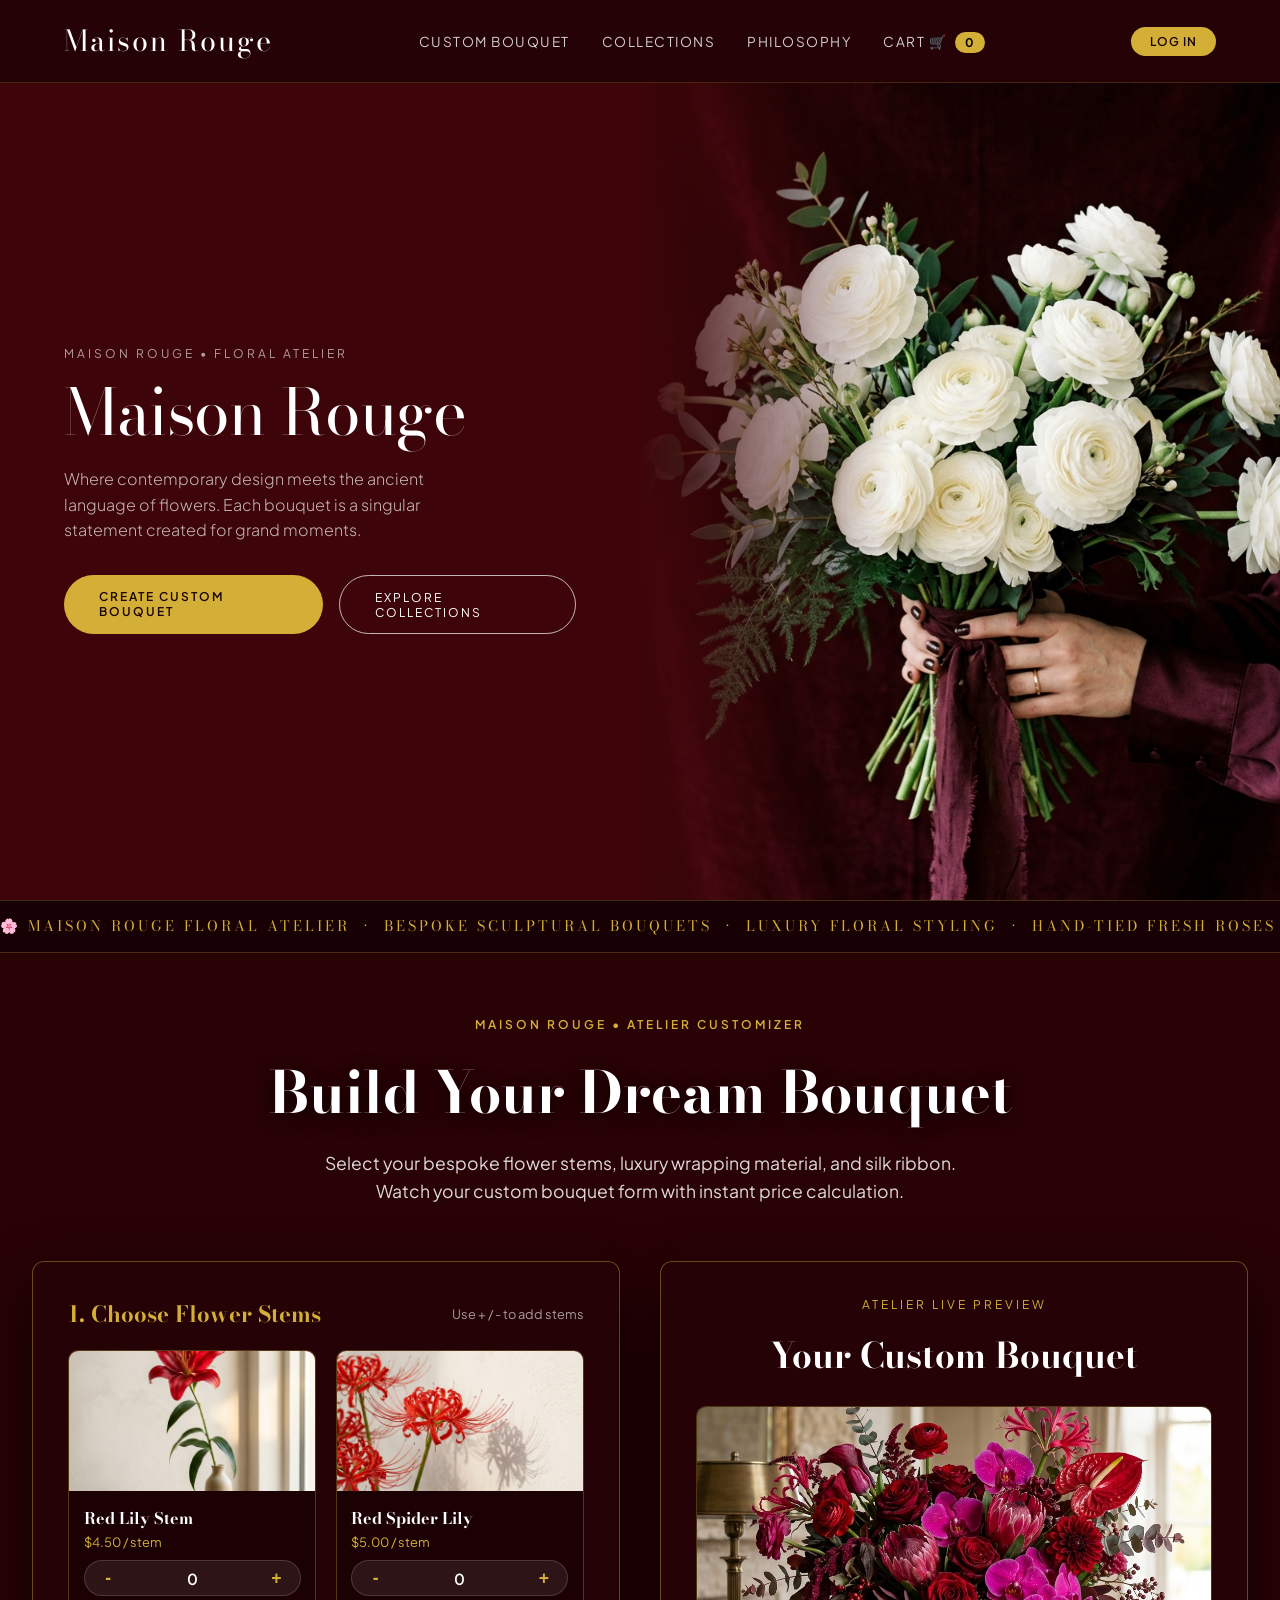
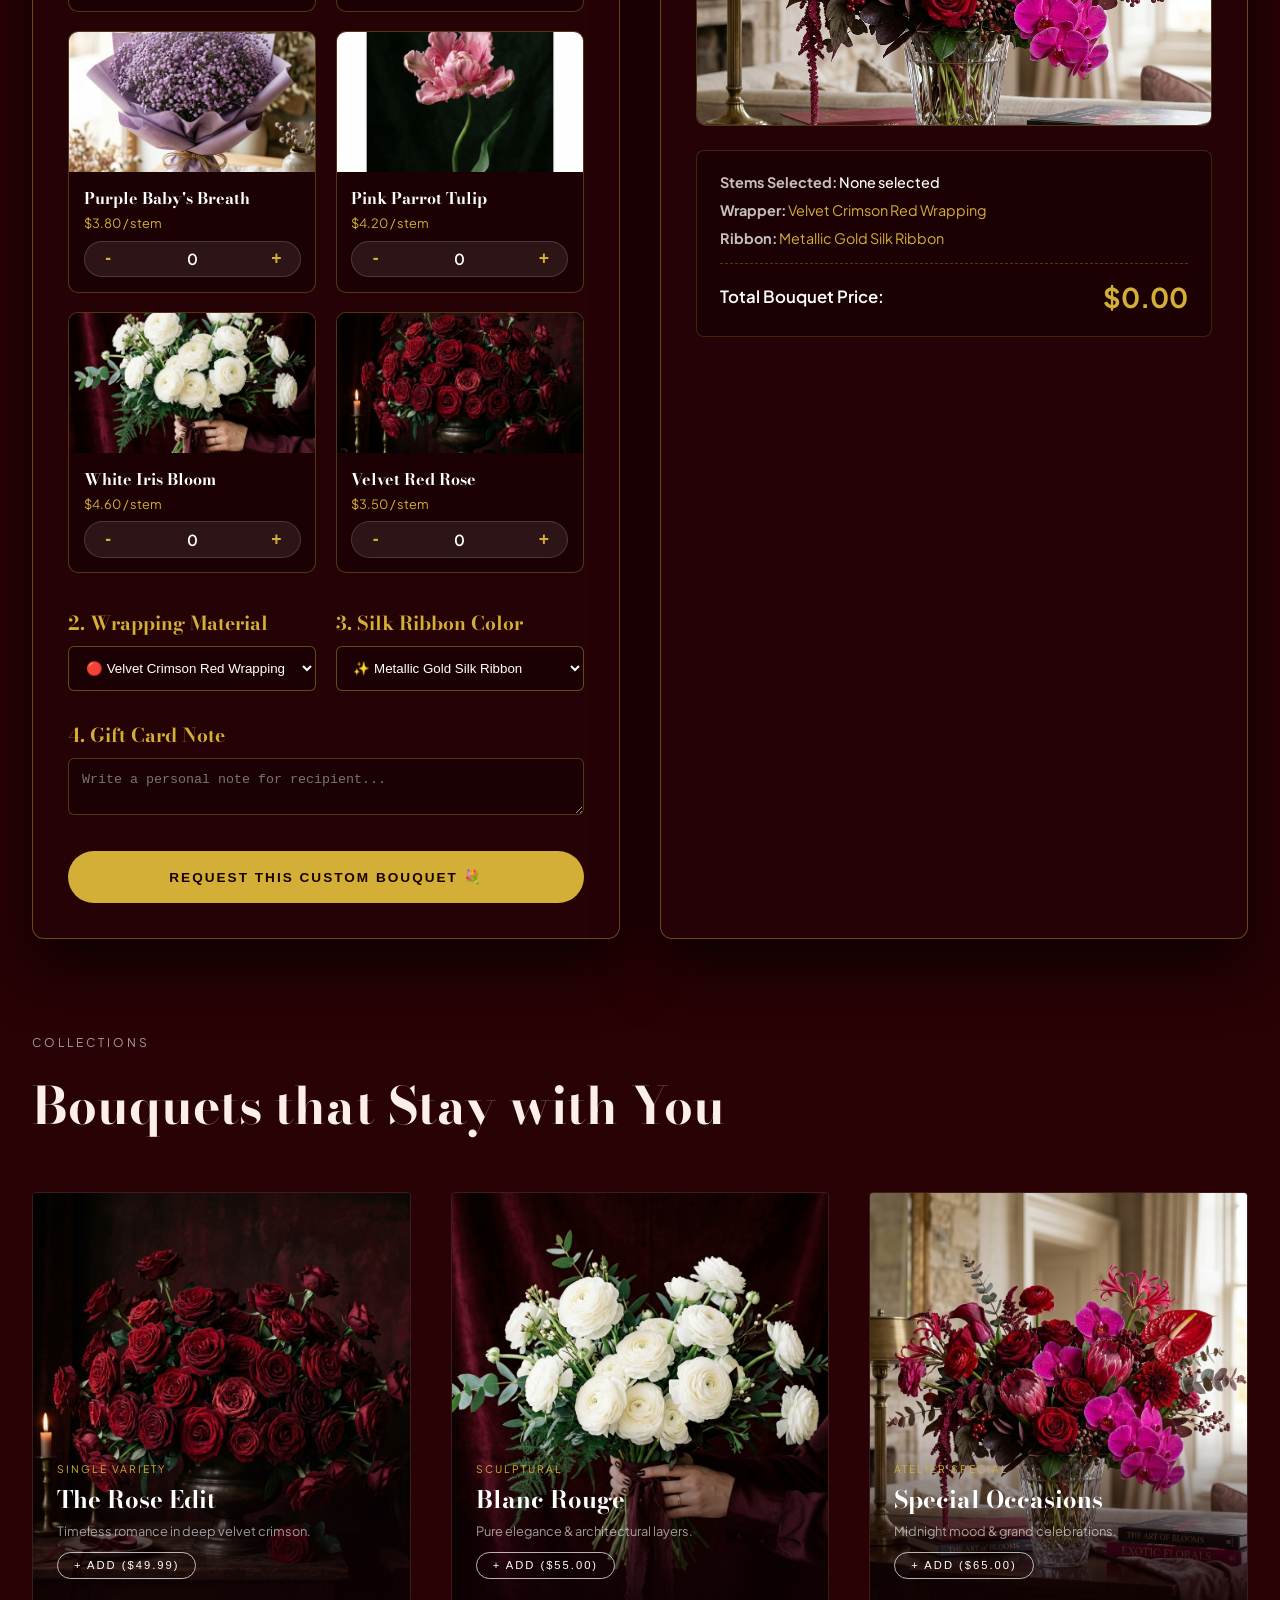
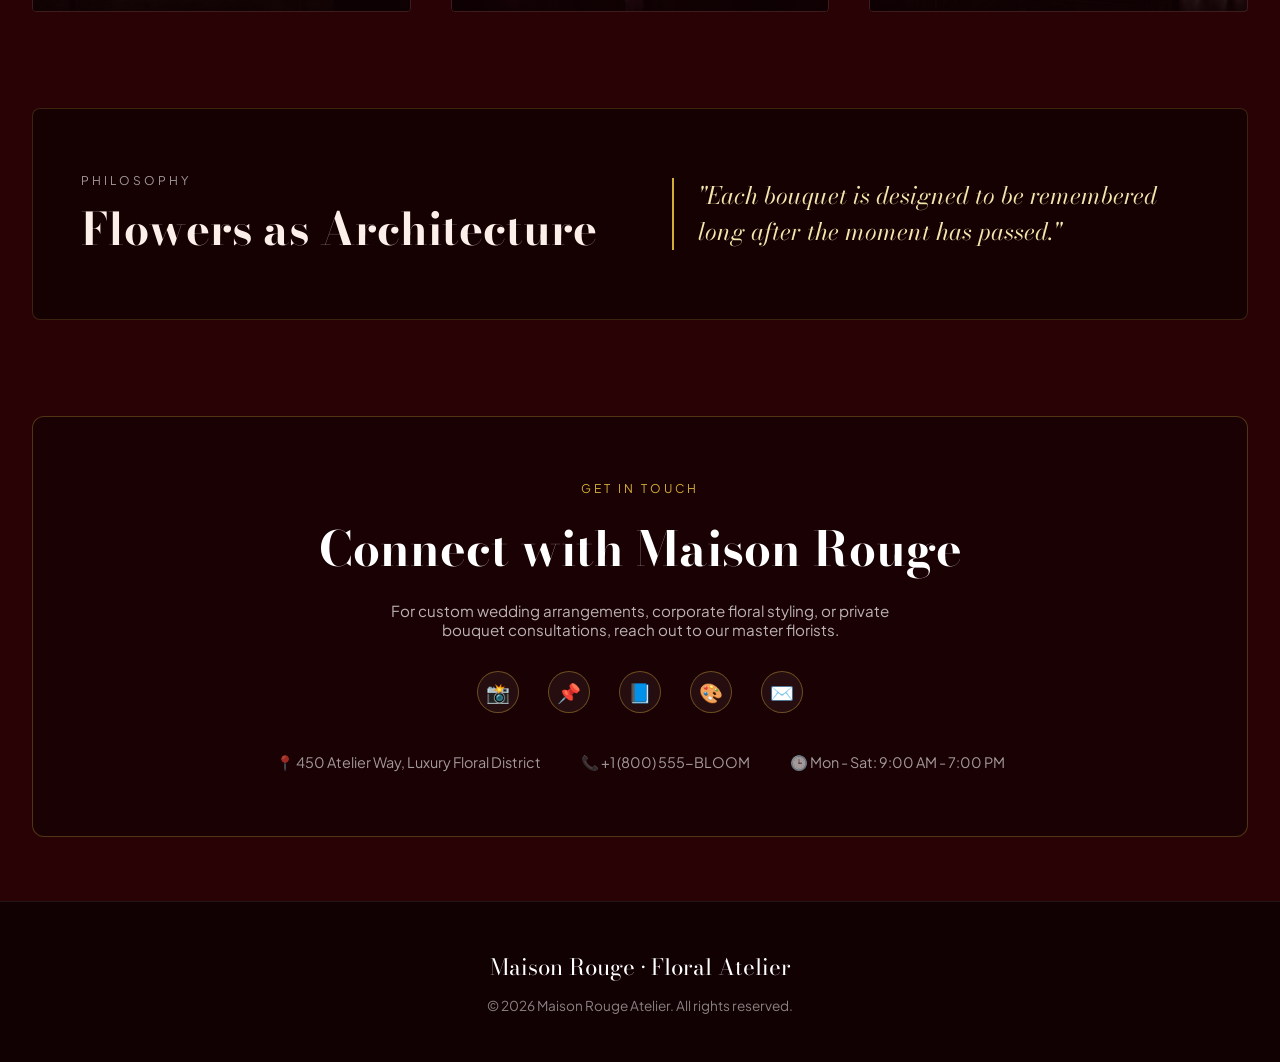
==== index.html @ 90d303fb "First commit" ====
<!DOCTYPE html>
<html lang="en">
<head>
  <meta charset="UTF-8">
  <meta name="viewport" content="width=device-width, initial-scale=1.0">
  <title>Maison Rouge | Custom Flower Bouquets & Catalog</title>
  <meta name="description" content="Maison Rouge Atelier - Curated rose bouquets, hand-built custom arrangements.">
  <link rel="stylesheet" href="css/style.css">
</head>
<body class="maison-catalog">

  <!-- Maison Rouge Fixed Header Nav -->
  <nav class="maison-nav">
    <a href="index.html" class="maison-logo">Maison Rouge</a>
    <ul class="maison-nav-links">
      <li><a href="#custom-builder">Custom Bouquet</a></li>
      <li><a href="#collections">Collections</a></li>
      <li><a href="#philosophy">Philosophy</a></li>
      <li><a href="cart.html">Cart 🛒 <span class="cart-badge" style="background: var(--gold-accent); color: #000;">0</span></a></li>
    </ul>
    <div id="user-nav-slot">
      <!-- Injected by auth.js -->
    </div>
  </nav>

  <!-- Hero Header Banner -->
  <header class="maison-hero">
    <div class="maison-hero-left">
      <span class="sub-tag">Maison Rouge • Floral Atelier</span>
      <h1 class="maison-title">Maison Rouge</h1>
      <p class="maison-desc">
        Where contemporary design meets the ancient language of flowers. Each bouquet is a singular statement created for grand moments.
      </p>
      <div style="display: flex; gap: 1rem;">
        <a href="#custom-builder" class="maison-btn maison-btn-gold">Create Custom Bouquet</a>
        <a href="#collections" class="maison-btn">Explore Collections</a>
      </div>
    </div>
    <div class="maison-hero-right"></div>
  </header>

  <!-- Behance Inspired Editorial Ticker Marquee -->
  <div class="maison-ticker">
    <div class="ticker-track">
      🌸 MAISON ROUGE FLORAL ATELIER &nbsp;•&nbsp; BESPOKE SCULPTURAL BOUQUETS &nbsp;•&nbsp; LUXURY FLORAL STYLING &nbsp;•&nbsp; HAND-TIED FRESH ROSES &nbsp;•&nbsp; MAISON ROUGE FLORAL ATELIER &nbsp;•&nbsp; BESPOKE SCULPTURAL BOUQUETS &nbsp;•&nbsp; LUXURY FLORAL STYLING &nbsp;•&nbsp; HAND-TIED FRESH ROSES &nbsp;•&nbsp;
    </div>
  </div>

  <main style="background: var(--bg-deeper-burgundy); max-width: 100%; margin: 0 auto; padding: 4rem 2rem;">
    <div style="max-width: 1240px; margin: 0 auto;">

    <!-- Behance Inspired Bespoke Custom Bouquet Builder Section -->
    <section id="custom-builder" style="margin-bottom: 6rem; scroll-margin-top: 120px;">
      <div style="text-align: center; margin-bottom: 3.5rem;">
        <span class="sub-tag" style="color: var(--gold-accent); letter-spacing: 3px; font-weight: 600;">Maison Rouge • Atelier Customizer</span>
        <h2 class="editorial-heading" style="font-size: 3.6rem; color: #ffffff !important; margin-bottom: 0.8rem; text-shadow: 0 4px 20px rgba(0,0,0,0.8);">Build Your Dream Bouquet</h2>
        <p style="color: rgba(255, 255, 255, 0.85) !important; max-width: 650px; margin: 0 auto; font-size: 1.1rem; line-height: 1.6;">
          Select your bespoke flower stems, luxury wrapping material, and silk ribbon. Watch your custom bouquet form with instant price calculation.
        </p>
      </div>

      <!-- Balanced 2-Column Grid: Left Selection Cards & Right Atelier Live Preview -->
      <div style="display: grid; grid-template-columns: 1fr 1fr; gap: 2.5rem; align-items: start;">
        
        <!-- Left Selection Form Card -->
        <div class="maison-customizer-box" style="background: #250205; border: 1px solid rgba(212, 175, 55, 0.4); padding: 2.2rem; border-radius: 12px; box-shadow: 0 25px 60px rgba(0,0,0,0.7);">
          <form id="custom-bouquet-form">
            
            <!-- 1. Stem Selector Grid -->
            <div style="margin-bottom: 2.2rem;">
              <div style="display: flex; justify-content: space-between; align-items: center; margin-bottom: 1.2rem;">
                <h3 class="editorial-heading" style="font-size: 1.4rem; color: var(--gold-accent);">1. Choose Flower Stems</h3>
                <span style="font-size: 0.8rem; color: rgba(255,255,255,0.6);">Use + / - to add stems</span>
              </div>
              
              <div class="stem-grid" style="display: grid; grid-template-columns: repeat(2, 1fr); gap: 1.2rem;">
                
                <!-- Red Lily Stem -->
                <div class="stem-card" data-stem="Red Lily" data-price="4.50" data-img="assets/images/red_lily_stem.jpg" style="background: #1c0104; border: 1px solid rgba(212, 175, 55, 0.3); border-radius: 10px; overflow: hidden;">
                  <div class="stem-img-wrapper" style="height: 140px;">
                    <img src="assets/images/red_lily_stem.jpg" alt="Red Lily Stem" style="width: 100%; height: 100%; object-fit: cover;">
                  </div>
                  <div class="stem-card-body" style="padding: 0.9rem;">
                    <h4 class="stem-title" style="font-size: 1rem; color: #fff;">Red Lily Stem</h4>
                    <span class="stem-price" style="font-size: 0.8rem; color: var(--gold-accent); margin-bottom: 0.6rem; display: block;">$4.50 / stem</span>
                    <div class="stem-qty-picker">
                      <button type="button" class="stem-qty-btn dec-stem">-</button>
                      <span class="stem-qty-num stem-qty-val">0</span>
                      <button type="button" class="stem-qty-btn inc-stem">+</button>
                    </div>
                  </div>
                </div>

                <!-- Red Spider Lily -->
                <div class="stem-card" data-stem="Red Spider Lily" data-price="5.00" data-img="assets/images/red_spider_lily.jpg" style="background: #1c0104; border: 1px solid rgba(212, 175, 55, 0.3); border-radius: 10px; overflow: hidden;">
                  <div class="stem-img-wrapper" style="height: 140px;">
                    <img src="assets/images/red_spider_lily.jpg" alt="Red Spider Lily" style="width: 100%; height: 100%; object-fit: cover;">
                  </div>
                  <div class="stem-card-body" style="padding: 0.9rem;">
                    <h4 class="stem-title" style="font-size: 1rem; color: #fff;">Red Spider Lily</h4>
                    <span class="stem-price" style="font-size: 0.8rem; color: var(--gold-accent); margin-bottom: 0.6rem; display: block;">$5.00 / stem</span>
                    <div class="stem-qty-picker">
                      <button type="button" class="stem-qty-btn dec-stem">-</button>
                      <span class="stem-qty-num stem-qty-val">0</span>
                      <button type="button" class="stem-qty-btn inc-stem">+</button>
                    </div>
                  </div>
                </div>

                <!-- Purple Baby's Breath -->
                <div class="stem-card" data-stem="Purple Baby Breath" data-price="3.80" data-img="assets/images/purple_baby_breath.jpg" style="background: #1c0104; border: 1px solid rgba(212, 175, 55, 0.3); border-radius: 10px; overflow: hidden;">
                  <div class="stem-img-wrapper" style="height: 140px;">
                    <img src="assets/images/purple_baby_breath.jpg" alt="Purple Baby Breath" style="width: 100%; height: 100%; object-fit: cover;">
                  </div>
                  <div class="stem-card-body" style="padding: 0.9rem;">
                    <h4 class="stem-title" style="font-size: 1rem; color: #fff;">Purple Baby's Breath</h4>
                    <span class="stem-price" style="font-size: 0.8rem; color: var(--gold-accent); margin-bottom: 0.6rem; display: block;">$3.80 / stem</span>
                    <div class="stem-qty-picker">
                      <button type="button" class="stem-qty-btn dec-stem">-</button>
                      <span class="stem-qty-num stem-qty-val">0</span>
                      <button type="button" class="stem-qty-btn inc-stem">+</button>
                    </div>
                  </div>
                </div>

                <!-- Pink Parrot Tulip -->
                <div class="stem-card" data-stem="Pink Parrot Tulip" data-price="4.20" data-img="assets/images/pink_tulip_stem.jpg" style="background: #1c0104; border: 1px solid rgba(212, 175, 55, 0.3); border-radius: 10px; overflow: hidden;">
                  <div class="stem-img-wrapper" style="height: 140px;">
                    <img src="assets/images/pink_tulip_stem.jpg" alt="Pink Parrot Tulip" style="width: 100%; height: 100%; object-fit: cover;">
                  </div>
                  <div class="stem-card-body" style="padding: 0.9rem;">
                    <h4 class="stem-title" style="font-size: 1rem; color: #fff;">Pink Parrot Tulip</h4>
                    <span class="stem-price" style="font-size: 0.8rem; color: var(--gold-accent); margin-bottom: 0.6rem; display: block;">$4.20 / stem</span>
                    <div class="stem-qty-picker">
                      <button type="button" class="stem-qty-btn dec-stem">-</button>
                      <span class="stem-qty-num stem-qty-val">0</span>
                      <button type="button" class="stem-qty-btn inc-stem">+</button>
                    </div>
                  </div>
                </div>

                <!-- White Iris Bloom -->
                <div class="stem-card" data-stem="White Iris Bloom" data-price="4.60" data-img="assets/images/white_iris_stem.jpg" style="background: #1c0104; border: 1px solid rgba(212, 175, 55, 0.3); border-radius: 10px; overflow: hidden;">
                  <div class="stem-img-wrapper" style="height: 140px;">
                    <img src="assets/images/white_iris_stem.jpg" alt="White Iris Bloom" style="width: 100%; height: 100%; object-fit: cover;">
                  </div>
                  <div class="stem-card-body" style="padding: 0.9rem;">
                    <h4 class="stem-title" style="font-size: 1rem; color: #fff;">White Iris Bloom</h4>
                    <span class="stem-price" style="font-size: 0.8rem; color: var(--gold-accent); margin-bottom: 0.6rem; display: block;">$4.60 / stem</span>
                    <div class="stem-qty-picker">
                      <button type="button" class="stem-qty-btn dec-stem">-</button>
                      <span class="stem-qty-num stem-qty-val">0</span>
                      <button type="button" class="stem-qty-btn inc-stem">+</button>
                    </div>
                  </div>
                </div>

                <!-- Velvet Red Rose -->
                <div class="stem-card" data-stem="Velvet Red Rose" data-price="3.50" data-img="assets/images/dark_red_roses.jpg" style="background: #1c0104; border: 1px solid rgba(212, 175, 55, 0.3); border-radius: 10px; overflow: hidden;">
                  <div class="stem-img-wrapper" style="height: 140px;">
                    <img src="assets/images/dark_red_roses.jpg" alt="Velvet Red Rose" style="width: 100%; height: 100%; object-fit: cover;">
                  </div>
                  <div class="stem-card-body" style="padding: 0.9rem;">
                    <h4 class="stem-title" style="font-size: 1rem; color: #fff;">Velvet Red Rose</h4>
                    <span class="stem-price" style="font-size: 0.8rem; color: var(--gold-accent); margin-bottom: 0.6rem; display: block;">$3.50 / stem</span>
                    <div class="stem-qty-picker">
                      <button type="button" class="stem-qty-btn dec-stem">-</button>
                      <span class="stem-qty-num stem-qty-val">0</span>
                      <button type="button" class="stem-qty-btn inc-stem">+</button>
                    </div>
                  </div>
                </div>

              </div>
            </div>

            <!-- 2. Wrapping Material & Ribbon Selection -->
            <div style="display: grid; grid-template-columns: 1fr 1fr; gap: 1.2rem; margin-bottom: 1.8rem;">
              <div>
                <h3 class="editorial-heading" style="font-size: 1.2rem; color: var(--gold-accent); margin-bottom: 0.5rem;">2. Wrapping Material</h3>
                <select id="maison-wrapper-select" class="maison-input" style="background: #1c0104; color: #fff; border: 1px solid rgba(212,175,55,0.4); padding: 0.8rem; border-radius: 6px; width: 100%;">
                  <option value="🔴 Velvet Crimson Red Wrapping">🔴 Velvet Crimson Red Wrapping</option>
                  <option value="🖤 Matte Midnight Black Wrapping">🖤 Matte Midnight Black Wrapping</option>
                  <option value="⚪ Pristine Pearl White Wrapping">⚪ Pristine Pearl White Wrapping</option>
                  <option value="🤎 Vintage Eco Kraft Brown Wrapping">🤎 Vintage Eco Kraft Brown Wrapping</option>
                  <option value="💜 Luxury Royal Purple Wrapping">💜 Luxury Royal Purple Wrapping</option>
                </select>
              </div>
              <div>
                <h3 class="editorial-heading" style="font-size: 1.2rem; color: var(--gold-accent); margin-bottom: 0.5rem;">3. Silk Ribbon Color</h3>
                <select id="maison-ribbon-select" class="maison-input" style="background: #1c0104; color: #fff; border: 1px solid rgba(212,175,55,0.4); padding: 0.8rem; border-radius: 6px; width: 100%;">
                  <option value="✨ Metallic Gold Silk Ribbon">✨ Metallic Gold Silk Ribbon</option>
                  <option value="🔴 Deep Crimson Red Velvet Ribbon">🔴 Deep Crimson Red Velvet Ribbon</option>
                  <option value="🌸 Soft Blush Pink Satin Ribbon">🌸 Soft Blush Pink Satin Ribbon</option>
                  <option value="⚪ Ivory Cream Satin Ribbon">⚪ Ivory Cream Satin Ribbon</option>
                  <option value="💜 Royal Orchid Purple Ribbon">💜 Royal Orchid Purple Ribbon</option>
                </select>
              </div>
            </div>

            <!-- 4. Gift Card Note -->
            <div style="margin-bottom: 2rem;">
              <h3 class="editorial-heading" style="font-size: 1.2rem; color: var(--gold-accent); margin-bottom: 0.5rem;">4. Gift Card Note</h3>
              <textarea id="maison-card-note" class="maison-input" rows="2" placeholder="Write a personal note for recipient..." style="background: #1c0104; color: #fff; border: 1px solid rgba(212,175,55,0.3); border-radius: 6px; padding: 0.8rem; width: 100%;"></textarea>
            </div>

            <button type="submit" class="maison-btn maison-btn-gold" style="width: 100%; padding: 1.1rem; font-size: 0.85rem; letter-spacing: 2px;">
              REQUEST THIS CUSTOM BOUQUET 💐
            </button>

          </form>
        </div>

        <!-- Right Live Visual Bouquet Preview Panel (Symmetrical Frame) -->
        <div class="bouquet-live-preview" style="background: #250205; border: 1px solid rgba(212, 175, 55, 0.4); padding: 2.2rem; border-radius: 12px; box-shadow: 0 25px 60px rgba(0,0,0,0.7); height: 100%;">
          <span class="sub-tag" style="color: var(--gold-accent);">Atelier Live Preview</span>
          <h3 class="editorial-heading" style="font-size: 2.2rem; color: #fff; margin-bottom: 0.4rem;">Your Custom Bouquet</h3>
          
          <!-- Visual Bouquet Composition Box -->
          <div class="visual-bouquet-holder" style="height: 320px; border-radius: 10px; overflow: hidden; border: 1px solid rgba(212, 175, 55, 0.3); margin: 1.5rem 0;">
            <img id="main-preview-img" src="assets/images/signature_bouquet.jpg" alt="Custom Bouquet" style="width: 100%; height: 100%; object-fit: cover;">
          </div>

          <!-- Dynamic Breakdown Panel -->
          <div style="text-align: left; background: #1c0104; padding: 1.4rem; border-radius: 8px; font-size: 0.9rem; border: 1px solid rgba(212,175,55,0.2);">
            <div style="margin-bottom: 0.6rem; color: rgba(255,255,255,0.75);">
              <strong>Stems Selected:</strong> 
              <span id="preview-stems-list" style="color: #fff; font-weight: 500;">None selected</span>
            </div>
            <div style="margin-bottom: 0.6rem; color: rgba(255,255,255,0.75);">
              <strong>Wrapper:</strong> 
              <span id="preview-wrapper-name" style="color: var(--gold-accent);">Velvet Crimson Red Wrapping</span>
            </div>
            <div style="margin-bottom: 1rem; color: rgba(255,255,255,0.75);">
              <strong>Ribbon:</strong> 
              <span id="preview-ribbon-name" style="color: var(--gold-accent);">Metallic Gold Silk Ribbon</span>
            </div>

            <div style="border-top: 1px dashed rgba(212,175,55,0.3); padding-top: 1rem; display: flex; justify-content: space-between; align-items: center;">
              <span style="font-size: 1.05rem; color: #fff; font-weight: 600;">Total Bouquet Price:</span>
              <span id="preview-total-price" style="font-size: 1.7rem; font-weight: bold; color: var(--gold-accent);">$0.00</span>
            </div>
          </div>

        </div>

      </div>
    </section>

    <!-- Curated Collections Section -->
    <section id="collections" style="margin-bottom: 6rem; scroll-margin-top: 120px;">
      <span class="sub-tag">Collections</span>
      <h2 class="editorial-heading" style="font-size: 3.2rem; margin-bottom: 2.5rem;">
        Bouquets that Stay with You
      </h2>

      <div class="collections-grid">
        <div class="collection-card">
          <img src="assets/images/dark_red_roses.jpg" alt="The Rose Edit">
          <div class="collection-overlay">
            <span style="font-size: 0.65rem; text-transform: uppercase; letter-spacing: 2px; color: var(--gold-accent);">Single Variety</span>
            <h3 class="editorial-heading" style="font-size: 1.5rem; color: #fff; margin: 0.3rem 0;">The Rose Edit</h3>
            <p style="font-size: 0.8rem; color: rgba(255,255,255,0.6); margin-bottom: 0.8rem;">Timeless romance in deep velvet crimson.</p>
            <button class="maison-btn add-item-btn" data-id="1" data-name="The Rose Edit" data-price="49.99" style="padding: 0.4rem 1rem; font-size: 0.7rem;">+ Add ($49.99)</button>
          </div>
        </div>

        <div class="collection-card">
          <img src="assets/images/white_ranunculus.jpg" alt="Blanc Rouge">
          <div class="collection-overlay">
            <span style="font-size: 0.65rem; text-transform: uppercase; letter-spacing: 2px; color: var(--gold-accent);">Sculptural</span>
            <h3 class="editorial-heading" style="font-size: 1.5rem; color: #fff; margin: 0.3rem 0;">Blanc Rouge</h3>
            <p style="font-size: 0.8rem; color: rgba(255,255,255,0.6); margin-bottom: 0.8rem;">Pure elegance & architectural layers.</p>
            <button class="maison-btn add-item-btn" data-id="2" data-name="Blanc Rouge" data-price="55.00" style="padding: 0.4rem 1rem; font-size: 0.7rem;">+ Add ($55.00)</button>
          </div>
        </div>

        <div class="collection-card">
          <img src="assets/images/signature_bouquet.jpg" alt="Special Occasions">
          <div class="collection-overlay">
            <span style="font-size: 0.65rem; text-transform: uppercase; letter-spacing: 2px; color: var(--gold-accent);">Atelier Special</span>
            <h3 class="editorial-heading" style="font-size: 1.5rem; color: #fff; margin: 0.3rem 0;">Special Occasions</h3>
            <p style="font-size: 0.8rem; color: rgba(255,255,255,0.6); margin-bottom: 0.8rem;">Midnight mood & grand celebrations.</p>
            <button class="maison-btn add-item-btn" data-id="3" data-name="Special Occasions" data-price="65.00" style="padding: 0.4rem 1rem; font-size: 0.7rem;">+ Add ($65.00)</button>
          </div>
        </div>
      </div>
    </section>

    <!-- Philosophy Section -->
    <section id="philosophy" class="philosophy-grid" style="background: rgba(18, 1, 3, 0.85); padding: 4rem 3rem; border-radius: 8px; border: 1px solid rgba(212,175,55,0.2); margin-bottom: 6rem;">
      <div>
        <span class="sub-tag">Philosophy</span>
        <h2 class="editorial-heading" style="font-size: 2.8rem; line-height: 1.15;">Flowers as Architecture</h2>
      </div>
      <div>
        <blockquote class="philosophy-quote">
          "Each bouquet is designed to be remembered long after the moment has passed."
        </blockquote>
      </div>
    </section>

    <!-- Contact & Social Media Section (Behance Luxury Footer Inspired) -->
    <section id="contact" style="background: #1a0104; padding: 4rem 2rem; border-radius: 12px; border: 1px solid rgba(212,175,55,0.3); text-align: center;">
      <span class="sub-tag" style="color: var(--gold-accent); letter-spacing: 3px;">Get in Touch</span>
      <h2 class="editorial-heading" style="font-size: 3rem; color: #fff; margin-bottom: 1rem;">Connect with Maison Rouge</h2>
      <p style="color: rgba(255,255,255,0.7); max-width: 550px; margin: 0 auto 2rem auto; font-size: 0.95rem;">
        For custom wedding arrangements, corporate floral styling, or private bouquet consultations, reach out to our master florists.
      </p>

      <!-- Social Media Buttons -->
      <div style="display: flex; justify-content: center; gap: 1rem; margin-bottom: 2.5rem;">
        <a href="https://instagram.com" target="_blank" class="social-link" title="Instagram">📸</a>
        <a href="https://pinterest.com" target="_blank" class="social-link" title="Pinterest">📌</a>
        <a href="https://facebook.com" target="_blank" class="social-link" title="Facebook">📘</a>
        <a href="https://behance.net" target="_blank" class="social-link" title="Behance Portfolio">🎨</a>
        <a href="mailto:atelier@maisonrouge.com" class="social-link" title="Email Us">✉️</a>
      </div>

      <div style="font-size: 0.9rem; color: rgba(255,255,255,0.6); display: flex; justify-content: center; gap: 2.5rem; flex-wrap: wrap;">
        <span>📍 450 Atelier Way, Luxury Floral District</span>
        <span>📞 +1 (800) 555-BLOOM</span>
        <span>🕒 Mon - Sat: 9:00 AM - 7:00 PM</span>
      </div>
    </section>

    </div>
  </main>

  <footer style="background: #120103; padding: 3rem; text-align: center; color: rgba(255,255,255,0.5); border-top: 1px solid rgba(255,255,255,0.08);">
    <p style="font-family: 'Bodoni Moda', serif; font-size: 1.4rem; color: #fff; margin-bottom: 0.8rem;">Maison Rouge • Floral Atelier</p>
    <p style="font-size: 0.85rem;">&copy; 2026 Maison Rouge Atelier. All rights reserved.</p>
  </footer>

  <!-- Scripts for Interactive Stem Counter & Live Bouquet Preview -->
  <script type="module">
    import { Auth } from './js/auth.js';
    import { Cart } from './js/app.js';

    document.addEventListener('DOMContentLoaded', () => {
      Auth.updateNavUI();
      Cart.updateCartBadge();

      const stemCards = document.querySelectorAll('.stem-card');
      const stemsListSpan = document.getElementById('preview-stems-list');
      const wrapperSpan = document.getElementById('preview-wrapper-name');
      const ribbonSpan = document.getElementById('preview-ribbon-name');
      const totalPriceSpan = document.getElementById('preview-total-price');
      const previewImg = document.getElementById('main-preview-img');

      const wrapperSelect = document.getElementById('maison-wrapper-select');
      const ribbonSelect = document.getElementById('maison-ribbon-select');

      // State
      let selectedStemsData = {};

      function updateLivePreview() {
        let totalStemsCount = 0;
        let totalPrice = 0;
        let stemsSummary = [];
        let lastSelectedImg = 'assets/images/signature_bouquet.jpg';

        stemCards.forEach(card => {
          const stemName = card.dataset.stem;
          const price = parseFloat(card.dataset.price);
          const img = card.dataset.img;
          const qty = parseInt(card.querySelector('.stem-qty-val').textContent);

          if (qty > 0) {
            totalStemsCount += qty;
            totalPrice += (qty * price);
            stemsSummary.push(`${qty}x ${stemName}`);
            lastSelectedImg = img;
            card.classList.add('active-stem');
          } else {
            card.classList.remove('active-stem');
          }
        });

        // Add base arrangement charge if stems exist
        if (totalStemsCount > 0) {
          totalPrice += 15.00; // Base wrapping & design fee
          previewImg.src = lastSelectedImg;
          stemsListSpan.textContent = stemsSummary.join(', ');
        } else {
          stemsListSpan.textContent = "None selected";
          previewImg.src = 'assets/images/signature_bouquet.jpg';
        }

        wrapperSpan.textContent = wrapperSelect.value;
        ribbonSpan.textContent = ribbonSelect.value;
        totalPriceSpan.textContent = `$${totalPrice.toFixed(2)}`;
      }

      // Quantity button handlers
      stemCards.forEach(card => {
        const incBtn = card.querySelector('.inc-stem');
        const decBtn = card.querySelector('.dec-stem');
        const qtyVal = card.querySelector('.stem-qty-val');

        incBtn.addEventListener('click', () => {
          let curr = parseInt(qtyVal.textContent);
          qtyVal.textContent = curr + 1;
          updateLivePreview();
        });

        decBtn.addEventListener('click', () => {
          let curr = parseInt(qtyVal.textContent);
          if (curr > 0) {
            qtyVal.textContent = curr - 1;
            updateLivePreview();
          }
        });
      });

      wrapperSelect.addEventListener('change', updateLivePreview);
      ribbonSelect.addEventListener('change', updateLivePreview);

      // Submit Form Handler
      const customForm = document.getElementById('custom-bouquet-form');
      customForm.addEventListener('submit', (e) => {
        e.preventDefault();

        let stemsSummary = [];
        let totalPrice = 0;
        let totalCount = 0;

        stemCards.forEach(card => {
          const stemName = card.dataset.stem;
          const price = parseFloat(card.dataset.price);
          const qty = parseInt(card.querySelector('.stem-qty-val').textContent);

          if (qty > 0) {
            totalCount += qty;
            totalPrice += (qty * price);
            stemsSummary.push(`${qty}x ${stemName}`);
          }
        });

        if (totalCount === 0) {
          alert("Please select at least 1 flower stem to request your custom bouquet!");
          return;
        }

        totalPrice += 15.00; // Base wrapping fee
        const wrapper = wrapperSelect.value;
        const ribbon = ribbonSelect.value;
        const note = document.getElementById('maison-card-note').value;

        const customItem = {
          id: Date.now(),
          name: `Custom Bouquet (${totalCount} Stems)`,
          price: totalPrice,
          quantity: 1,
          category: 'custom',
          image: previewImg.src,
          description: `Stems: ${stemsSummary.join(', ')} | Wrap: ${wrapper} | Ribbon: ${ribbon} ${note ? '| Note: ' + note : ''}`
        };

        let cart = Cart.getCart();
        cart.push(customItem);
        Cart.saveCart(cart);
        Cart.showToast("Your bespoke Custom Bouquet was added to cart!");
      });

      // Collections Direct Add
      document.querySelectorAll('.add-item-btn').forEach(btn => {
        btn.addEventListener('click', (e) => {
          const id = parseInt(e.target.dataset.id);
          Cart.addItem(id);
        });
      });
    });
  </script>
</body>
</html>
---- css/style.css ----
/* Google Fonts Import - Italiana & Playfair Display & Bodoni Moda */
@import url('https://fonts.googleapis.com/css2?family=Bodoni+Moda:ital,opsz,wght@0,6..96,400..700;1,6..96,400..700&family=Italiana&family=Plus+Jakarta+Sans:wght@300;400;500;600&display=swap');

:root {
  --primary: #e85d75;
  --primary-hover: #d0445c;
  --secondary: #4a7c59;
  --accent: #f7b2b7;
  --bg-dark-burgundy: #3d0509;
  --bg-deeper-burgundy: #280205;
  --burgundy-card: rgba(45, 4, 8, 0.75);
  --gold-accent: #d4af37;
  --text-light: #fceee8;
  --text-gold: #f3e5ab;
  --bg-gradient: linear-gradient(135deg, #fdfbfb 0%, #ebedee 100%);
  --hero-gradient: linear-gradient(135deg, #fff5f6 0%, #ffeef1 100%);
  --card-bg: rgba(255, 255, 255, 0.85);
  --glass-border: rgba(232, 93, 117, 0.15);
  --text-dark: #2d3748;
  --text-muted: #718096;
  --shadow-sm: 0 4px 6px -1px rgba(0, 0, 0, 0.05);
  --shadow-md: 0 10px 25px -5px rgba(232, 93, 117, 0.12);
  --shadow-lg: 0 20px 35px -10px rgba(0, 0, 0, 0.15);
  --radius-sm: 8px;
  --radius-md: 16px;
  --radius-lg: 24px;
  --transition: all 0.3s ease;
}

* {
  box-sizing: border-box;
  margin: 0;
  padding: 0;
}

body {
  font-family: 'Plus Jakarta Sans', sans-serif;
  background: #faf7f7;
  color: var(--text-dark);
  min-height: 100vh;
  display: flex;
  flex-direction: column;
}

h1, h2, h3, .brand-font, .editorial-heading {
  font-family: 'Bodoni Moda', 'Italiana', serif;
}

/* Behance Ticker Banner */
.maison-ticker {
  background: #180104;
  color: var(--gold-accent);
  overflow: hidden;
  white-space: nowrap;
  padding: 0.9rem 0;
  border-top: 1px solid rgba(212,175,55,0.25);
  border-bottom: 1px solid rgba(212,175,55,0.25);
  font-family: 'Bodoni Moda', serif;
  font-size: 0.9rem;
  letter-spacing: 3px;
  text-transform: uppercase;
}

.ticker-track {
  display: inline-block;
  animation: tickerSlide 25s linear infinite;
}

@keyframes tickerSlide {
  0% { transform: translateX(0); }
  100% { transform: translateX(-50%); }
}

/* Reviews & Editorial Quote Box */
.review-card {
  background: rgba(35, 3, 7, 0.85);
  border: 1px solid rgba(212, 175, 55, 0.3);
  padding: 2.2rem;
  border-radius: 8px;
  box-shadow: 0 15px 35px rgba(0,0,0,0.5);
  text-align: left;
}

/* Cart & Success Dark Theme Adaptations */
body.maison-theme .cart-table-wrapper,
body.maison-theme .summary-card,
body.maison-theme .success-card {
  background: #250205 !important;
  color: #fff !important;
  border: 1px solid rgba(212, 175, 55, 0.4) !important;
  box-shadow: 0 20px 45px rgba(0,0,0,0.6) !important;
}

body.maison-theme .cart-table th {
  color: var(--gold-accent) !important;
  border-bottom-color: rgba(212, 175, 55, 0.3) !important;
}

body.maison-theme .cart-table td {
  border-bottom-color: rgba(255, 255, 255, 0.08) !important;
}

body.maison-theme, body.maison-catalog {
  background-color: var(--bg-dark-burgundy) !important;
  color: var(--text-light) !important;
  font-family: 'Plus Jakarta Sans', sans-serif;
}

.maison-nav {
  position: fixed;
  top: 0; left: 0; width: 100%;
  z-index: 1000;
  display: flex;
  justify-content: space-between;
  align-items: center;
  padding: 1.2rem 4rem;
  background: rgba(35, 3, 7, 0.95);
  backdrop-filter: blur(15px);
  border-bottom: 1px solid rgba(212, 175, 55, 0.2);
}

.social-link {
  width: 42px;
  height: 42px;
  border-radius: 50%;
  border: 1px solid rgba(212, 175, 55, 0.4);
  background: rgba(255,255,255,0.05);
  color: var(--gold-accent);
  display: inline-flex;
  align-items: center;
  justify-content: center;
  font-size: 1.2rem;
  transition: all 0.3s ease;
  margin: 0 0.4rem;
}

.social-link:hover {
  background: var(--gold-accent);
  color: #000;
  transform: translateY(-3px);
  box-shadow: 0 5px 15px rgba(212,175,55,0.4);
}

.maison-logo {
  font-family: 'Bodoni Moda', serif;
  font-size: 1.8rem;
  letter-spacing: 2px;
  color: #ffffff;
}

.maison-nav-links {
  display: flex;
  gap: 2rem;
  list-style: none;
  font-size: 0.85rem;
  letter-spacing: 1.5px;
  text-transform: uppercase;
}

.maison-nav-links a {
  color: rgba(255, 255, 255, 0.8);
  transition: color 0.3s;
}

.maison-nav-links a:hover {
  color: var(--text-gold);
}

.maison-hero {
  min-height: 100vh;
  display: grid;
  grid-template-columns: 1fr 1fr;
  align-items: center;
  position: relative;
  padding-top: 5rem;
  background: var(--bg-dark-burgundy);
}

.maison-hero-left {
  padding: 4rem;
  z-index: 2;
}

.sub-tag {
  text-transform: uppercase;
  font-size: 0.75rem;
  letter-spacing: 3px;
  color: rgba(255, 255, 255, 0.6);
  margin-bottom: 1rem;
  display: block;
}

.maison-title {
  font-size: 4rem;
  font-weight: 400;
  line-height: 1.1;
  margin-bottom: 1.2rem;
  color: #fff;
  letter-spacing: -0.5px;
}

.maison-desc {
  font-size: 1rem;
  color: rgba(255, 255, 255, 0.7);
  max-width: 420px;
  line-height: 1.6;
  margin-bottom: 2rem;
  font-weight: 300;
}

.maison-hero-right {
  height: 100%;
  min-height: 90vh;
  background: url('../assets/images/white_ranunculus.jpg') center/cover no-repeat;
  position: relative;
}

.maison-hero-right::after {
  content: '';
  position: absolute;
  top: 0; left: 0; width: 100%; height: 100%;
  background: linear-gradient(to right, var(--bg-dark-burgundy) 0%, transparent 40%);
}

.maison-section {
  padding: 6rem 4rem;
  background: var(--bg-deeper-burgundy);
  border-top: 1px solid rgba(255, 255, 255, 0.05);
}

.philosophy-grid {
  display: grid;
  grid-template-columns: 1fr 1fr;
  gap: 4rem;
  align-items: center;
}

.philosophy-quote {
  font-family: 'Bodoni Moda', serif;
  font-size: 1.5rem;
  font-style: italic;
  line-height: 1.5;
  color: var(--text-gold);
  border-left: 2px solid var(--gold-accent);
  padding-left: 1.5rem;
}

.collections-grid {
  display: grid;
  grid-template-columns: repeat(3, 1fr);
  gap: 2.5rem;
  margin-top: 3rem;
}

.collection-card {
  position: relative;
  height: 420px;
  border-radius: 4px;
  overflow: hidden;
  border: 1px solid rgba(255, 255, 255, 0.1);
  transition: transform 0.4s ease;
}

.collection-card:hover {
  transform: translateY(-8px);
}

.collection-card img {
  width: 100%;
  height: 100%;
  object-fit: cover;
  transition: transform 0.6s ease;
}

.collection-card:hover img {
  transform: scale(1.05);
}

.collection-overlay {
  position: absolute;
  bottom: 0; left: 0; width: 100%;
  padding: 2rem 1.5rem;
  background: linear-gradient(to top, rgba(15, 1, 3, 0.95), transparent);
}

.signature-banner {
  height: 80vh;
  position: relative;
  background: url('../assets/images/signature_bouquet.jpg') center/cover no-repeat;
  display: flex;
  align-items: center;
  justify-content: center;
  text-align: center;
}

.signature-banner::before {
  content: '';
  position: absolute;
  top: 0; left: 0; width: 100%; height: 100%;
  background: rgba(40, 2, 5, 0.55);
}

.signature-content {
  position: relative;
  z-index: 2;
  background: rgba(30, 2, 5, 0.75);
  padding: 3.5rem;
  backdrop-filter: blur(10px);
  border: 1px solid rgba(255, 255, 255, 0.15);
  max-width: 550px;
}

.maison-btn {
  display: inline-block;
  padding: 0.85rem 2.2rem;
  border: 1px solid rgba(255, 255, 255, 0.7);
  background: transparent;
  color: white;
  text-transform: uppercase;
  font-size: 0.75rem;
  letter-spacing: 2px;
  border-radius: 30px;
  cursor: pointer;
  transition: all 0.3s;
}

.maison-btn:hover {
  background: white;
  color: var(--bg-dark-burgundy);
  border-color: white;
}

.maison-btn-gold {
  background: var(--gold-accent);
  color: #1a0204;
  border: none;
  font-weight: 600;
}

.maison-btn-gold:hover {
  background: #f3e5ab;
  color: #000;
}

/* Stem Selector Aesthetic Grid */
.stem-grid {
  display: grid;
  grid-template-columns: repeat(auto-fill, minmax(220px, 1fr));
  gap: 1.5rem;
  margin-top: 1.2rem;
}

.stem-card {
  background: rgba(30, 2, 5, 0.7);
  border: 1px solid rgba(212, 175, 55, 0.25);
  border-radius: 12px;
  overflow: hidden;
  transition: all 0.3s ease;
  display: flex;
  flex-direction: column;
}

.stem-card:hover, .stem-card.active-stem {
  border-color: var(--gold-accent);
  box-shadow: 0 10px 25px rgba(212, 175, 55, 0.2);
  transform: translateY(-4px);
}

.stem-img-wrapper {
  height: 160px;
  position: relative;
  overflow: hidden;
}

.stem-img-wrapper img {
  width: 100%;
  height: 100%;
  object-fit: cover;
  transition: transform 0.4s ease;
}

.stem-card:hover .stem-img-wrapper img {
  transform: scale(1.08);
}

.stem-card-body {
  padding: 1rem;
  display: flex;
  flex-direction: column;
  flex: 1;
}

.stem-title {
  font-family: 'Bodoni Moda', serif;
  font-size: 1.15rem;
  color: #fff;
  margin-bottom: 0.3rem;
}

.stem-price {
  font-size: 0.85rem;
  color: var(--gold-accent);
  margin-bottom: 0.8rem;
}

.stem-qty-picker {
  display: flex;
  align-items: center;
  justify-content: space-between;
  background: rgba(255, 255, 255, 0.08);
  border-radius: 20px;
  padding: 0.2rem 0.6rem;
  border: 1px solid rgba(255, 255, 255, 0.15);
  margin-top: auto;
}

.stem-qty-btn {
  background: none;
  border: none;
  color: var(--gold-accent);
  font-weight: bold;
  font-size: 1.1rem;
  cursor: pointer;
  width: 28px;
  height: 28px;
  display: flex;
  align-items: center;
  justify-content: center;
}

.stem-qty-num {
  font-weight: 600;
  color: #fff;
  font-size: 0.95rem;
}

/* Bouquet Live Preview Box */
.bouquet-live-preview {
  background: linear-gradient(135deg, rgba(20, 1, 3, 0.9), rgba(45, 4, 8, 0.95));
  border: 1px solid var(--gold-accent);
  border-radius: 16px;
  padding: 2.5rem;
  text-align: center;
  position: relative;
  box-shadow: 0 20px 50px rgba(0,0,0,0.6);
}

.visual-bouquet-holder {
  height: 280px;
  display: flex;
  align-items: center;
  justify-content: center;
  position: relative;
  margin: 1.5rem 0;
  border-radius: 12px;
  overflow: hidden;
  background: radial-gradient(circle, rgba(60, 5, 10, 0.6) 0%, rgba(15, 1, 3, 0.9) 100%);
  border: 1px dashed rgba(212, 175, 55, 0.3);
}


.color-badge {
  width: 16px;
  height: 16px;
  border-radius: 50%;
  display: inline-block;
  vertical-align: middle;
  margin-right: 8px;
  border: 1px solid rgba(255,255,255,0.3);
}

.maison-input option {
  background-color: #280205;
  color: #fff;
  padding: 0.8rem;
}

.maison-input:focus {
  border-color: var(--gold-accent);
  background: rgba(255, 255, 255, 0.1);
}


a {
  text-decoration: none;
  color: inherit;
}

/* Header & Navbar */
.navbar {
  position: sticky;
  top: 0;
  z-index: 100;
  background: rgba(255, 255, 255, 0.9);
  backdrop-filter: blur(12px);
  border-bottom: 1px solid var(--glass-border);
  padding: 1rem 2rem;
  display: flex;
  align-items: center;
  justify-content: space-between;
}

.logo {
  display: flex;
  align-items: center;
  gap: 0.6rem;
  font-size: 1.6rem;
  font-weight: 700;
  color: var(--primary);
}

.logo span {
  color: var(--secondary);
}

.nav-links {
  display: flex;
  align-items: center;
  gap: 1.8rem;
  list-style: none;
}

.nav-links a {
  font-weight: 500;
  transition: var(--transition);
  position: relative;
  padding: 0.4rem 0;
}

.nav-links a:hover,
.nav-links a.active {
  color: var(--primary);
}

.nav-links a.active::after {
  content: '';
  position: absolute;
  bottom: 0;
  left: 0;
  width: 100%;
  height: 2px;
  background: var(--primary);
  border-radius: 2px;
}

.cart-badge {
  background: var(--primary);
  color: white;
  font-size: 0.75rem;
  font-weight: 700;
  padding: 0.2rem 0.6rem;
  border-radius: 12px;
  margin-left: 0.3rem;
}

/* User Pill */
.user-info {
  display: flex;
  align-items: center;
  gap: 0.8rem;
  background: #fff0f3;
  padding: 0.4rem 0.9rem;
  border-radius: 20px;
  font-size: 0.9rem;
  border: 1px solid var(--glass-border);
}

/* Buttons */
.btn {
  display: inline-flex;
  align-items: center;
  justify-content: center;
  gap: 0.5rem;
  padding: 0.75rem 1.6rem;
  font-size: 0.95rem;
  font-weight: 600;
  border-radius: 30px;
  border: none;
  cursor: pointer;
  transition: var(--transition);
  outline: none;
}

.btn-primary {
  background: var(--primary);
  color: white;
  box-shadow: 0 4px 14px rgba(232, 93, 117, 0.4);
}

.btn-primary:hover {
  background: var(--primary-hover);
  transform: translateY(-2px);
  box-shadow: 0 6px 20px rgba(232, 93, 117, 0.5);
}

.btn-outline {
  background: transparent;
  border: 2px solid var(--primary);
  color: var(--primary);
}

.btn-outline:hover {
  background: var(--primary);
  color: white;
}

.btn-secondary {
  background: var(--secondary);
  color: white;
}

.btn-secondary:hover {
  background: #3c6548;
}

/* Main Container */
.main-container {
  flex: 1;
  max-width: 1200px;
  width: 100%;
  margin: 0 auto;
  padding: 2rem 1.5rem;
}

/* Hero Section */
.hero {
  background: var(--hero-gradient);
  border-radius: var(--radius-lg);
  padding: 3.5rem 2.5rem;
  margin-bottom: 2.5rem;
  display: flex;
  align-items: center;
  justify-content: space-between;
  border: 1px solid var(--glass-border);
  box-shadow: var(--shadow-md);
  position: relative;
  overflow: hidden;
}

.hero-text {
  max-width: 550px;
  z-index: 2;
}

.hero-text h1 {
  font-size: 3rem;
  line-height: 1.15;
  color: #1a202c;
  margin-bottom: 1rem;
}

.hero-text p {
  font-size: 1.1rem;
  color: var(--text-muted);
  margin-bottom: 1.8rem;
}

/* Controls / Search Bar */
.controls-bar {
  display: flex;
  flex-wrap: wrap;
  align-items: center;
  justify-content: space-between;
  gap: 1rem;
  margin-bottom: 2rem;
  background: white;
  padding: 1.2rem;
  border-radius: var(--radius-md);
  box-shadow: var(--shadow-sm);
  border: 1px solid var(--glass-border);
}

.search-box {
  display: flex;
  align-items: center;
  background: #f8fafc;
  border: 1px solid #e2e8f0;
  padding: 0.6rem 1rem;
  border-radius: 25px;
  width: 280px;
}

.search-box input {
  border: none;
  background: transparent;
  outline: none;
  width: 100%;
  margin-left: 0.5rem;
  font-size: 0.95rem;
}

.category-tags {
  display: flex;
  gap: 0.5rem;
  flex-wrap: wrap;
}

.tag-btn {
  padding: 0.5rem 1.2rem;
  border-radius: 20px;
  border: 1px solid #e2e8f0;
  background: #f8fafc;
  color: var(--text-dark);
  font-size: 0.9rem;
  font-weight: 500;
  cursor: pointer;
  transition: var(--transition);
}

.tag-btn.active, .tag-btn:hover {
  background: var(--primary);
  color: white;
  border-color: var(--primary);
}

/* Catalog Grid */
.flower-grid {
  display: grid;
  grid-template-columns: repeat(auto-fill, minmax(280px, 1fr));
  gap: 2rem;
}

.flower-card {
  background: white;
  border-radius: var(--radius-md);
  overflow: hidden;
  box-shadow: var(--shadow-sm);
  border: 1px solid rgba(0,0,0,0.05);
  transition: var(--transition);
  display: flex;
  flex-direction: column;
}

.flower-card:hover {
  transform: translateY(-6px);
  box-shadow: var(--shadow-md);
}

.card-img-wrapper {
  position: relative;
  height: 230px;
  overflow: hidden;
}

.card-img-wrapper img {
  width: 100%;
  height: 100%;
  object-fit: cover;
  transition: transform 0.5s ease;
}

.flower-card:hover .card-img-wrapper img {
  transform: scale(1.08);
}

.badge-tag {
  position: absolute;
  top: 12px;
  right: 12px;
  background: rgba(255, 255, 255, 0.9);
  padding: 0.3rem 0.7rem;
  border-radius: 12px;
  font-size: 0.75rem;
  font-weight: 700;
  color: var(--primary);
  backdrop-filter: blur(4px);
}

.card-body {
  padding: 1.2rem;
  display: flex;
  flex-direction: column;
  flex: 1;
}

.card-title {
  font-size: 1.3rem;
  margin-bottom: 0.4rem;
}

.card-desc {
  color: var(--text-muted);
  font-size: 0.88rem;
  margin-bottom: 1.2rem;
  line-height: 1.4;
  flex: 1;
}

.card-footer {
  display: flex;
  align-items: center;
  justify-content: space-between;
  margin-top: auto;
  border-top: 1px solid #edf2f7;
  padding-top: 0.8rem;
}

.price {
  font-size: 1.25rem;
  font-weight: 700;
  color: var(--primary);
}

/* Forms (Auth & Checkout) */
.auth-container, .cart-container {
  max-width: 900px;
  margin: 2rem auto;
}

.auth-card {
  max-width: 450px;
  margin: 0 auto;
  background: white;
  padding: 2.5rem;
  border-radius: var(--radius-lg);
  box-shadow: var(--shadow-md);
  border: 1px solid var(--glass-border);
}

.form-group {
  margin-bottom: 1.2rem;
}

.form-group label {
  display: block;
  font-weight: 600;
  font-size: 0.9rem;
  margin-bottom: 0.4rem;
  color: var(--text-dark);
}

.form-control {
  width: 100%;
  padding: 0.8rem 1rem;
  border-radius: 10px;
  border: 1px solid #cbd5e0;
  font-size: 0.95rem;
  outline: none;
  transition: var(--transition);
}

.form-control:focus {
  border-color: var(--primary);
  box-shadow: 0 0 0 3px rgba(232, 93, 117, 0.15);
}

/* Cart Table & Layout */
.cart-grid {
  display: grid;
  grid-template-columns: 2fr 1fr;
  gap: 2rem;
}

@media (max-width: 768px) {
  .cart-grid {
    grid-template-columns: 1fr;
  }
}

.cart-table-wrapper {
  background: white;
  border-radius: var(--radius-md);
  padding: 1.5rem;
  box-shadow: var(--shadow-sm);
}

.cart-table {
  width: 100%;
  border-collapse: collapse;
}

.cart-table th {
  text-align: left;
  padding: 0.8rem;
  border-bottom: 2px solid #edf2f7;
  color: var(--text-muted);
  font-size: 0.85rem;
  text-transform: uppercase;
}

.cart-table td {
  padding: 1.2rem 0.8rem;
  border-bottom: 1px solid #edf2f7;
  vertical-align: middle;
}

.cart-item-img {
  width: 60px;
  height: 60px;
  border-radius: 8px;
  object-fit: cover;
}

.qty-control {
  display: flex;
  align-items: center;
  gap: 0.5rem;
}

.qty-btn {
  width: 28px;
  height: 28px;
  border-radius: 50%;
  border: 1px solid #cbd5e0;
  background: white;
  cursor: pointer;
  font-weight: 700;
}

.summary-card {
  background: white;
  border-radius: var(--radius-md);
  padding: 1.8rem;
  box-shadow: var(--shadow-sm);
  border: 1px solid var(--glass-border);
}

.summary-row {
  display: flex;
  justify-content: space-between;
  margin-bottom: 0.8rem;
  font-size: 0.95rem;
}

.summary-total {
  font-size: 1.3rem;
  font-weight: 700;
  color: var(--primary);
  border-top: 2px solid #edf2f7;
  padding-top: 1rem;
  margin-top: 1rem;
}

/* Success Card */
.success-card {
  max-width: 600px;
  margin: 3rem auto;
  text-align: center;
  background: white;
  padding: 3rem 2rem;
  border-radius: var(--radius-lg);
  box-shadow: var(--shadow-md);
  border: 2px solid #c6f6d5;
}

.success-icon {
  width: 80px;
  height: 80px;
  background: #e6fffa;
  color: #38a169;
  font-size: 2.5rem;
  border-radius: 50%;
  display: flex;
  align-items: center;
  justify-content: center;
  margin: 0 auto 1.5rem auto;
}

/* Footer */
footer {
  background: #1a202c;
  color: white;
  text-align: center;
  padding: 2rem 1rem;
  margin-top: auto;
  font-size: 0.9rem;
}

footer a {
  color: var(--accent);
}

/* Modal */
.modal-backdrop {
  position: fixed;
  top: 0; left: 0; width: 100%; height: 100%;
  background: rgba(0,0,0,0.5);
  display: none;
  align-items: center;
  justify-content: center;
  z-index: 1000;
  backdrop-filter: blur(4px);
}

.modal-content {
  background: white;
  border-radius: var(--radius-md);
  padding: 2rem;
  max-width: 500px;
  width: 90%;
  position: relative;
}
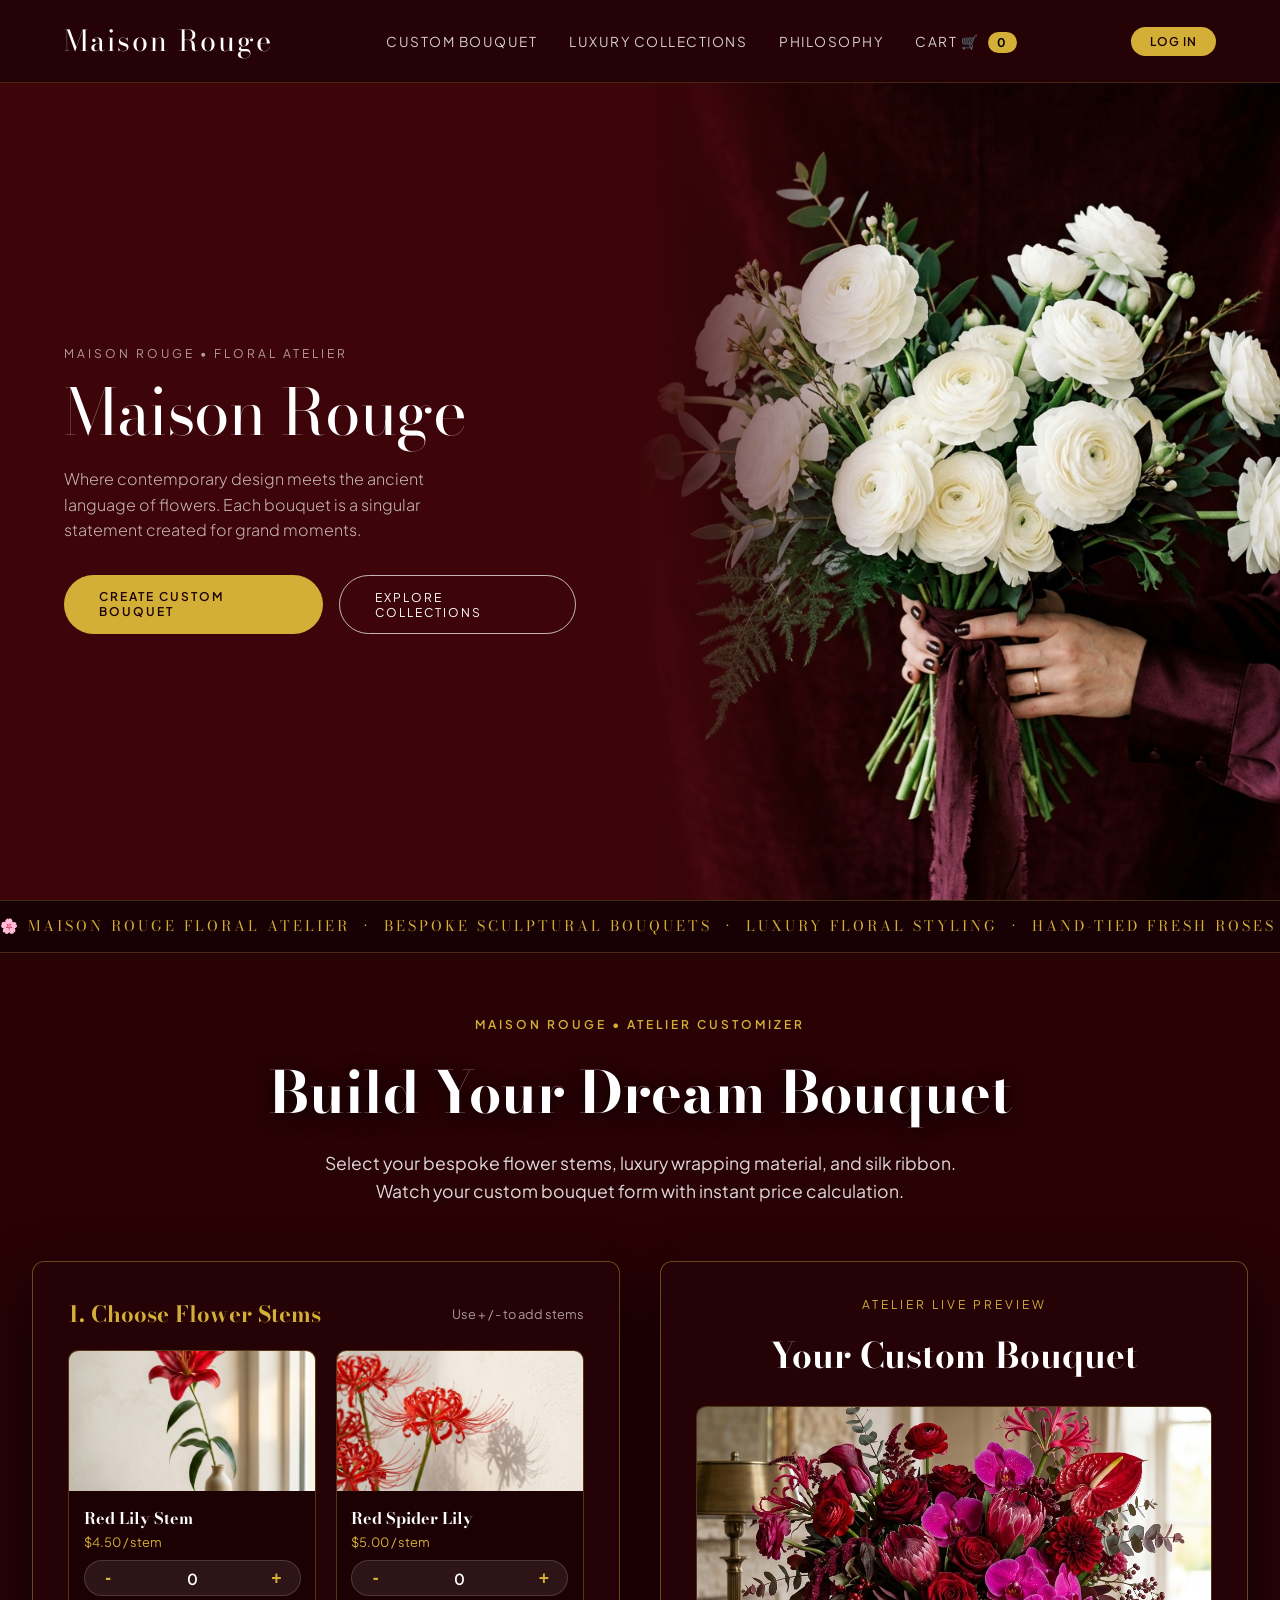
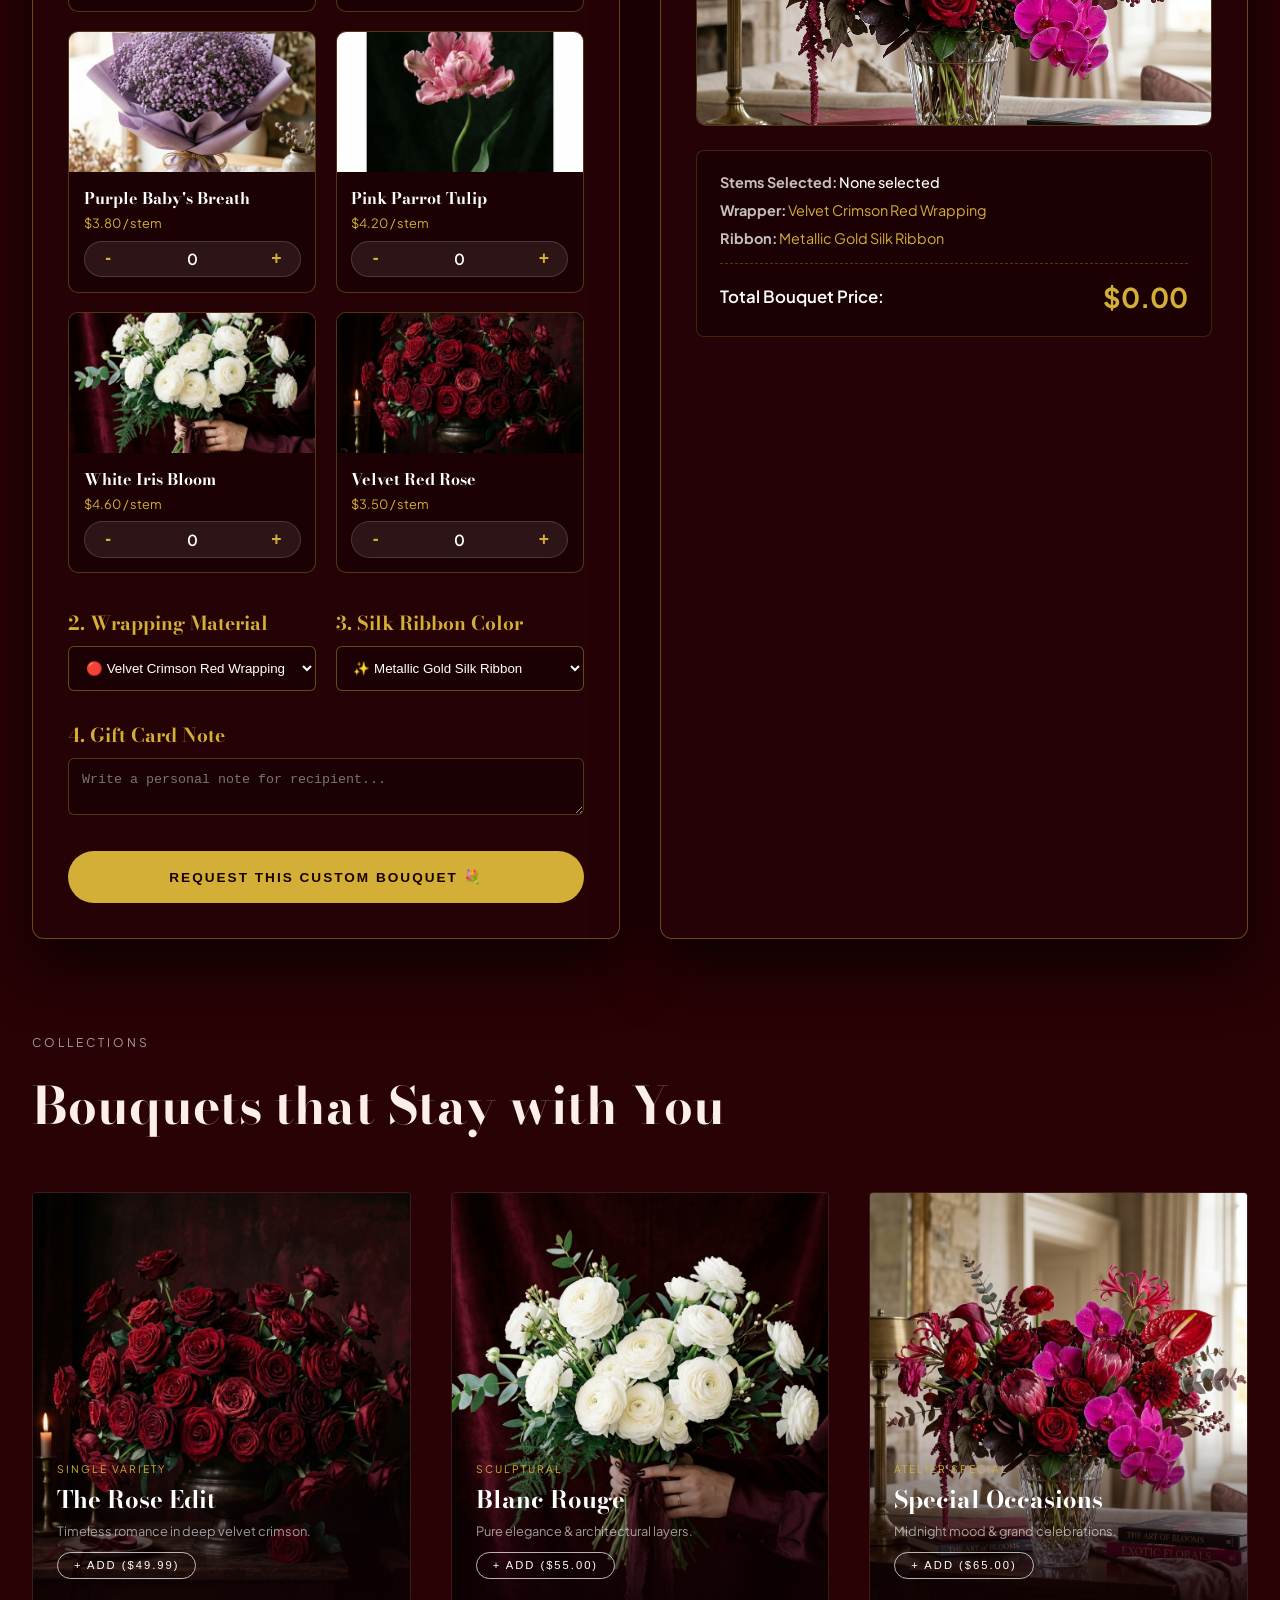
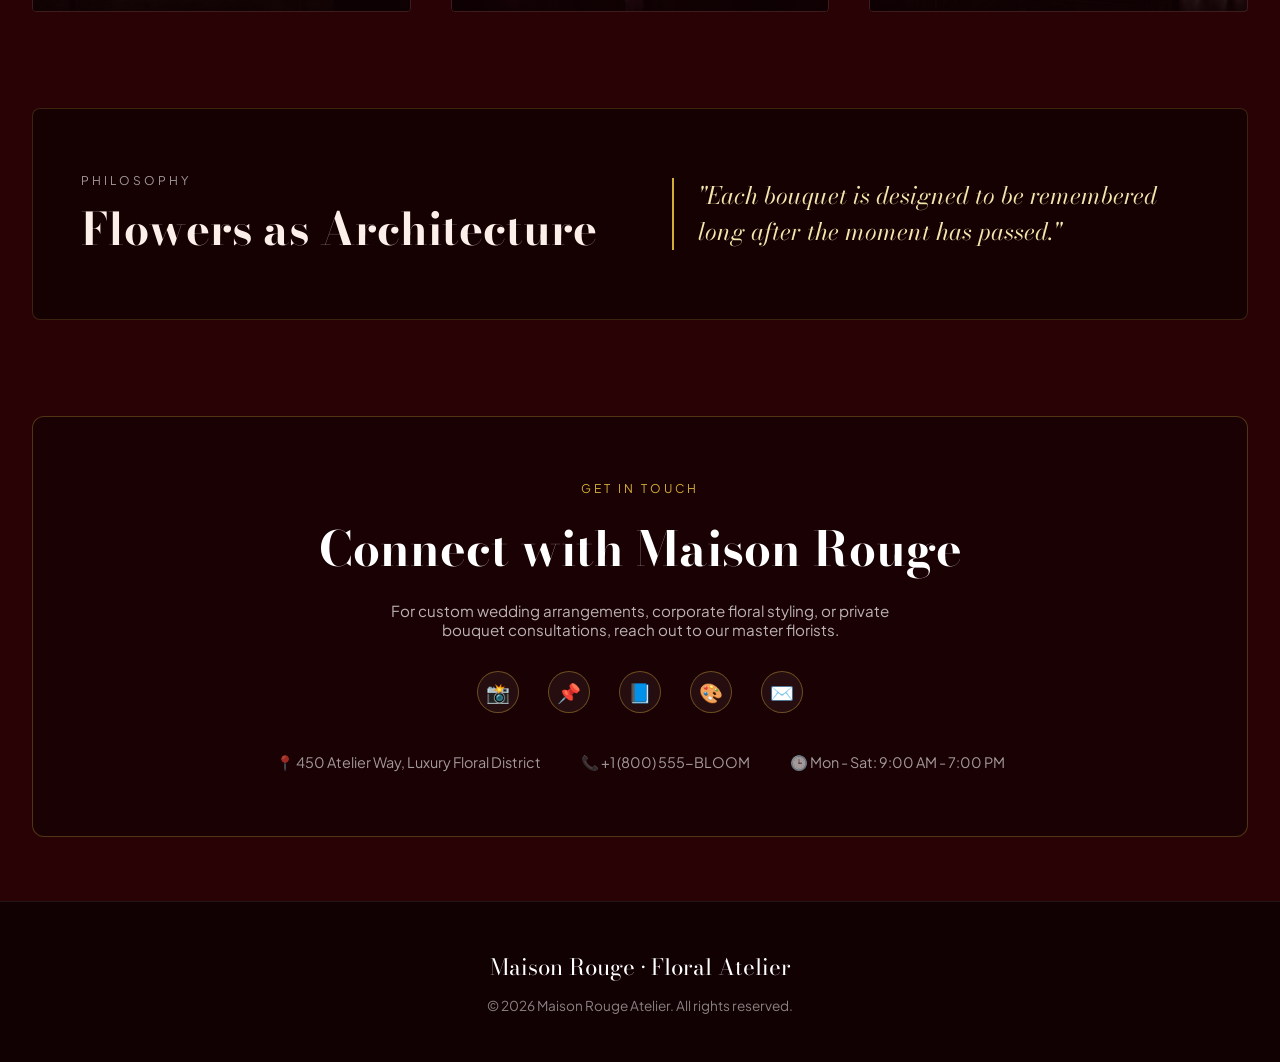
==== commit f670f714: "Updated home page title" ====
--- a/index.html
+++ b/index.html
@@ -1,5 +1,6 @@
 <!DOCTYPE html>
 <html lang="en">
+
 <head>
   <meta charset="UTF-8">
   <meta name="viewport" content="width=device-width, initial-scale=1.0">
@@ -7,6 +8,7 @@
   <meta name="description" content="Maison Rouge Atelier - Curated rose bouquets, hand-built custom arrangements.">
   <link rel="stylesheet" href="css/style.css">
 </head>
+
 <body class="maison-catalog">
 
   <!-- Maison Rouge Fixed Header Nav -->
@@ -14,9 +16,10 @@
     <a href="index.html" class="maison-logo">Maison Rouge</a>
     <ul class="maison-nav-links">
       <li><a href="#custom-builder">Custom Bouquet</a></li>
-      <li><a href="#collections">Collections</a></li>
+      <li><a href="#collections"> Luxury Collections</a></li>
       <li><a href="#philosophy">Philosophy</a></li>
-      <li><a href="cart.html">Cart 🛒 <span class="cart-badge" style="background: var(--gold-accent); color: #000;">0</span></a></li>
+      <li><a href="cart.html">Cart 🛒 <span class="cart-badge"
+            style="background: var(--gold-accent); color: #000;">0</span></a></li>
     </ul>
     <div id="user-nav-slot">
       <!-- Injected by auth.js -->
@@ -29,7 +32,8 @@
       <span class="sub-tag">Maison Rouge • Floral Atelier</span>
       <h1 class="maison-title">Maison Rouge</h1>
       <p class="maison-desc">
-        Where contemporary design meets the ancient language of flowers. Each bouquet is a singular statement created for grand moments.
+        Where contemporary design meets the ancient language of flowers. Each bouquet is a singular statement created
+        for grand moments.
       </p>
       <div style="display: flex; gap: 1rem;">
         <a href="#custom-builder" class="maison-btn maison-btn-gold">Create Custom Bouquet</a>
@@ -42,293 +46,368 @@
   <!-- Behance Inspired Editorial Ticker Marquee -->
   <div class="maison-ticker">
     <div class="ticker-track">
-      🌸 MAISON ROUGE FLORAL ATELIER &nbsp;•&nbsp; BESPOKE SCULPTURAL BOUQUETS &nbsp;•&nbsp; LUXURY FLORAL STYLING &nbsp;•&nbsp; HAND-TIED FRESH ROSES &nbsp;•&nbsp; MAISON ROUGE FLORAL ATELIER &nbsp;•&nbsp; BESPOKE SCULPTURAL BOUQUETS &nbsp;•&nbsp; LUXURY FLORAL STYLING &nbsp;•&nbsp; HAND-TIED FRESH ROSES &nbsp;•&nbsp;
+      🌸 MAISON ROUGE FLORAL ATELIER &nbsp;•&nbsp; BESPOKE SCULPTURAL BOUQUETS &nbsp;•&nbsp; LUXURY FLORAL STYLING
+      &nbsp;•&nbsp; HAND-TIED FRESH ROSES &nbsp;•&nbsp; MAISON ROUGE FLORAL ATELIER &nbsp;•&nbsp; BESPOKE SCULPTURAL
+      BOUQUETS &nbsp;•&nbsp; LUXURY FLORAL STYLING &nbsp;•&nbsp; HAND-TIED FRESH ROSES &nbsp;•&nbsp;
     </div>
   </div>
 
   <main style="background: var(--bg-deeper-burgundy); max-width: 100%; margin: 0 auto; padding: 4rem 2rem;">
     <div style="max-width: 1240px; margin: 0 auto;">
 
-    <!-- Behance Inspired Bespoke Custom Bouquet Builder Section -->
-    <section id="custom-builder" style="margin-bottom: 6rem; scroll-margin-top: 120px;">
-      <div style="text-align: center; margin-bottom: 3.5rem;">
-        <span class="sub-tag" style="color: var(--gold-accent); letter-spacing: 3px; font-weight: 600;">Maison Rouge • Atelier Customizer</span>
-        <h2 class="editorial-heading" style="font-size: 3.6rem; color: #ffffff !important; margin-bottom: 0.8rem; text-shadow: 0 4px 20px rgba(0,0,0,0.8);">Build Your Dream Bouquet</h2>
-        <p style="color: rgba(255, 255, 255, 0.85) !important; max-width: 650px; margin: 0 auto; font-size: 1.1rem; line-height: 1.6;">
-          Select your bespoke flower stems, luxury wrapping material, and silk ribbon. Watch your custom bouquet form with instant price calculation.
-        </p>
-      </div>
-
-      <!-- Balanced 2-Column Grid: Left Selection Cards & Right Atelier Live Preview -->
-      <div style="display: grid; grid-template-columns: 1fr 1fr; gap: 2.5rem; align-items: start;">
-        
-        <!-- Left Selection Form Card -->
-        <div class="maison-customizer-box" style="background: #250205; border: 1px solid rgba(212, 175, 55, 0.4); padding: 2.2rem; border-radius: 12px; box-shadow: 0 25px 60px rgba(0,0,0,0.7);">
-          <form id="custom-bouquet-form">
-            
-            <!-- 1. Stem Selector Grid -->
-            <div style="margin-bottom: 2.2rem;">
-              <div style="display: flex; justify-content: space-between; align-items: center; margin-bottom: 1.2rem;">
-                <h3 class="editorial-heading" style="font-size: 1.4rem; color: var(--gold-accent);">1. Choose Flower Stems</h3>
-                <span style="font-size: 0.8rem; color: rgba(255,255,255,0.6);">Use + / - to add stems</span>
-              </div>
-              
-              <div class="stem-grid" style="display: grid; grid-template-columns: repeat(2, 1fr); gap: 1.2rem;">
-                
-                <!-- Red Lily Stem -->
-                <div class="stem-card" data-stem="Red Lily" data-price="4.50" data-img="assets/images/red_lily_stem.jpg" style="background: #1c0104; border: 1px solid rgba(212, 175, 55, 0.3); border-radius: 10px; overflow: hidden;">
-                  <div class="stem-img-wrapper" style="height: 140px;">
-                    <img src="assets/images/red_lily_stem.jpg" alt="Red Lily Stem" style="width: 100%; height: 100%; object-fit: cover;">
+      <!-- Behance Inspired Bespoke Custom Bouquet Builder Section -->
+      <section id="custom-builder" style="margin-bottom: 6rem; scroll-margin-top: 120px;">
+        <div style="text-align: center; margin-bottom: 3.5rem;">
+          <span class="sub-tag" style="color: var(--gold-accent); letter-spacing: 3px; font-weight: 600;">Maison Rouge •
+            Atelier Customizer</span>
+          <h2 class="editorial-heading"
+            style="font-size: 3.6rem; color: #ffffff !important; margin-bottom: 0.8rem; text-shadow: 0 4px 20px rgba(0,0,0,0.8);">
+            Build Your Dream Bouquet</h2>
+          <p
+            style="color: rgba(255, 255, 255, 0.85) !important; max-width: 650px; margin: 0 auto; font-size: 1.1rem; line-height: 1.6;">
+            Select your bespoke flower stems, luxury wrapping material, and silk ribbon. Watch your custom bouquet form
+            with instant price calculation.
+          </p>
+        </div>
+
+        <!-- Balanced 2-Column Grid: Left Selection Cards & Right Atelier Live Preview -->
+        <div style="display: grid; grid-template-columns: 1fr 1fr; gap: 2.5rem; align-items: start;">
+
+          <!-- Left Selection Form Card -->
+          <div class="maison-customizer-box"
+            style="background: #250205; border: 1px solid rgba(212, 175, 55, 0.4); padding: 2.2rem; border-radius: 12px; box-shadow: 0 25px 60px rgba(0,0,0,0.7);">
+            <form id="custom-bouquet-form">
+
+              <!-- 1. Stem Selector Grid -->
+              <div style="margin-bottom: 2.2rem;">
+                <div style="display: flex; justify-content: space-between; align-items: center; margin-bottom: 1.2rem;">
+                  <h3 class="editorial-heading" style="font-size: 1.4rem; color: var(--gold-accent);">1. Choose Flower
+                    Stems</h3>
+                  <span style="font-size: 0.8rem; color: rgba(255,255,255,0.6);">Use + / - to add stems</span>
+                </div>
+
+                <div class="stem-grid" style="display: grid; grid-template-columns: repeat(2, 1fr); gap: 1.2rem;">
+
+                  <!-- Red Lily Stem -->
+                  <div class="stem-card" data-stem="Red Lily" data-price="4.50"
+                    data-img="assets/images/red_lily_stem.jpg"
+                    style="background: #1c0104; border: 1px solid rgba(212, 175, 55, 0.3); border-radius: 10px; overflow: hidden;">
+                    <div class="stem-img-wrapper" style="height: 140px;">
+                      <img src="assets/images/red_lily_stem.jpg" alt="Red Lily Stem"
+                        style="width: 100%; height: 100%; object-fit: cover;">
+                    </div>
+                    <div class="stem-card-body" style="padding: 0.9rem;">
+                      <h4 class="stem-title" style="font-size: 1rem; color: #fff;">Red Lily Stem</h4>
+                      <span class="stem-price"
+                        style="font-size: 0.8rem; color: var(--gold-accent); margin-bottom: 0.6rem; display: block;">$4.50
+                        / stem</span>
+                      <div class="stem-qty-picker">
+                        <button type="button" class="stem-qty-btn dec-stem">-</button>
+                        <span class="stem-qty-num stem-qty-val">0</span>
+                        <button type="button" class="stem-qty-btn inc-stem">+</button>
+                      </div>
+                    </div>
                   </div>
-                  <div class="stem-card-body" style="padding: 0.9rem;">
-                    <h4 class="stem-title" style="font-size: 1rem; color: #fff;">Red Lily Stem</h4>
-                    <span class="stem-price" style="font-size: 0.8rem; color: var(--gold-accent); margin-bottom: 0.6rem; display: block;">$4.50 / stem</span>
-                    <div class="stem-qty-picker">
-                      <button type="button" class="stem-qty-btn dec-stem">-</button>
-                      <span class="stem-qty-num stem-qty-val">0</span>
-                      <button type="button" class="stem-qty-btn inc-stem">+</button>
+
+                  <!-- Red Spider Lily -->
+                  <div class="stem-card" data-stem="Red Spider Lily" data-price="5.00"
+                    data-img="assets/images/red_spider_lily.jpg"
+                    style="background: #1c0104; border: 1px solid rgba(212, 175, 55, 0.3); border-radius: 10px; overflow: hidden;">
+                    <div class="stem-img-wrapper" style="height: 140px;">
+                      <img src="assets/images/red_spider_lily.jpg" alt="Red Spider Lily"
+                        style="width: 100%; height: 100%; object-fit: cover;">
+                    </div>
+                    <div class="stem-card-body" style="padding: 0.9rem;">
+                      <h4 class="stem-title" style="font-size: 1rem; color: #fff;">Red Spider Lily</h4>
+                      <span class="stem-price"
+                        style="font-size: 0.8rem; color: var(--gold-accent); margin-bottom: 0.6rem; display: block;">$5.00
+                        / stem</span>
+                      <div class="stem-qty-picker">
+                        <button type="button" class="stem-qty-btn dec-stem">-</button>
+                        <span class="stem-qty-num stem-qty-val">0</span>
+                        <button type="button" class="stem-qty-btn inc-stem">+</button>
+                      </div>
                     </div>
                   </div>
+
+                  <!-- Purple Baby's Breath -->
+                  <div class="stem-card" data-stem="Purple Baby Breath" data-price="3.80"
+                    data-img="assets/images/purple_baby_breath.jpg"
+                    style="background: #1c0104; border: 1px solid rgba(212, 175, 55, 0.3); border-radius: 10px; overflow: hidden;">
+                    <div class="stem-img-wrapper" style="height: 140px;">
+                      <img src="assets/images/purple_baby_breath.jpg" alt="Purple Baby Breath"
+                        style="width: 100%; height: 100%; object-fit: cover;">
+                    </div>
+                    <div class="stem-card-body" style="padding: 0.9rem;">
+                      <h4 class="stem-title" style="font-size: 1rem; color: #fff;">Purple Baby's Breath</h4>
+                      <span class="stem-price"
+                        style="font-size: 0.8rem; color: var(--gold-accent); margin-bottom: 0.6rem; display: block;">$3.80
+                        / stem</span>
+                      <div class="stem-qty-picker">
+                        <button type="button" class="stem-qty-btn dec-stem">-</button>
+                        <span class="stem-qty-num stem-qty-val">0</span>
+                        <button type="button" class="stem-qty-btn inc-stem">+</button>
+                      </div>
+                    </div>
+                  </div>
+
+                  <!-- Pink Parrot Tulip -->
+                  <div class="stem-card" data-stem="Pink Parrot Tulip" data-price="4.20"
+                    data-img="assets/images/pink_tulip_stem.jpg"
+                    style="background: #1c0104; border: 1px solid rgba(212, 175, 55, 0.3); border-radius: 10px; overflow: hidden;">
+                    <div class="stem-img-wrapper" style="height: 140px;">
+                      <img src="assets/images/pink_tulip_stem.jpg" alt="Pink Parrot Tulip"
+                        style="width: 100%; height: 100%; object-fit: cover;">
+                    </div>
+                    <div class="stem-card-body" style="padding: 0.9rem;">
+                      <h4 class="stem-title" style="font-size: 1rem; color: #fff;">Pink Parrot Tulip</h4>
+                      <span class="stem-price"
+                        style="font-size: 0.8rem; color: var(--gold-accent); margin-bottom: 0.6rem; display: block;">$4.20
+                        / stem</span>
+                      <div class="stem-qty-picker">
+                        <button type="button" class="stem-qty-btn dec-stem">-</button>
+                        <span class="stem-qty-num stem-qty-val">0</span>
+                        <button type="button" class="stem-qty-btn inc-stem">+</button>
+                      </div>
+                    </div>
+                  </div>
+
+                  <!-- White Iris Bloom -->
+                  <div class="stem-card" data-stem="White Iris Bloom" data-price="4.60"
+                    data-img="assets/images/white_iris_stem.jpg"
+                    style="background: #1c0104; border: 1px solid rgba(212, 175, 55, 0.3); border-radius: 10px; overflow: hidden;">
+                    <div class="stem-img-wrapper" style="height: 140px;">
+                      <img src="assets/images/white_iris_stem.jpg" alt="White Iris Bloom"
+                        style="width: 100%; height: 100%; object-fit: cover;">
+                    </div>
+                    <div class="stem-card-body" style="padding: 0.9rem;">
+                      <h4 class="stem-title" style="font-size: 1rem; color: #fff;">White Iris Bloom</h4>
+                      <span class="stem-price"
+                        style="font-size: 0.8rem; color: var(--gold-accent); margin-bottom: 0.6rem; display: block;">$4.60
+                        / stem</span>
+                      <div class="stem-qty-picker">
+                        <button type="button" class="stem-qty-btn dec-stem">-</button>
+                        <span class="stem-qty-num stem-qty-val">0</span>
+                        <button type="button" class="stem-qty-btn inc-stem">+</button>
+                      </div>
+                    </div>
+                  </div>
+
+                  <!-- Velvet Red Rose -->
+                  <div class="stem-card" data-stem="Velvet Red Rose" data-price="3.50"
+                    data-img="assets/images/dark_red_roses.jpg"
+                    style="background: #1c0104; border: 1px solid rgba(212, 175, 55, 0.3); border-radius: 10px; overflow: hidden;">
+                    <div class="stem-img-wrapper" style="height: 140px;">
+                      <img src="assets/images/dark_red_roses.jpg" alt="Velvet Red Rose"
+                        style="width: 100%; height: 100%; object-fit: cover;">
+                    </div>
+                    <div class="stem-card-body" style="padding: 0.9rem;">
+                      <h4 class="stem-title" style="font-size: 1rem; color: #fff;">Velvet Red Rose</h4>
+                      <span class="stem-price"
+                        style="font-size: 0.8rem; color: var(--gold-accent); margin-bottom: 0.6rem; display: block;">$3.50
+                        / stem</span>
+                      <div class="stem-qty-picker">
+                        <button type="button" class="stem-qty-btn dec-stem">-</button>
+                        <span class="stem-qty-num stem-qty-val">0</span>
+                        <button type="button" class="stem-qty-btn inc-stem">+</button>
+                      </div>
+                    </div>
+                  </div>
+
                 </div>
-
-                <!-- Red Spider Lily -->
-                <div class="stem-card" data-stem="Red Spider Lily" data-price="5.00" data-img="assets/images/red_spider_lily.jpg" style="background: #1c0104; border: 1px solid rgba(212, 175, 55, 0.3); border-radius: 10px; overflow: hidden;">
-                  <div class="stem-img-wrapper" style="height: 140px;">
-                    <img src="assets/images/red_spider_lily.jpg" alt="Red Spider Lily" style="width: 100%; height: 100%; object-fit: cover;">
-                  </div>
-                  <div class="stem-card-body" style="padding: 0.9rem;">
-                    <h4 class="stem-title" style="font-size: 1rem; color: #fff;">Red Spider Lily</h4>
-                    <span class="stem-price" style="font-size: 0.8rem; color: var(--gold-accent); margin-bottom: 0.6rem; display: block;">$5.00 / stem</span>
-                    <div class="stem-qty-picker">
-                      <button type="button" class="stem-qty-btn dec-stem">-</button>
-                      <span class="stem-qty-num stem-qty-val">0</span>
-                      <button type="button" class="stem-qty-btn inc-stem">+</button>
-                    </div>
-                  </div>
+              </div>
+
+              <!-- 2. Wrapping Material & Ribbon Selection -->
+              <div style="display: grid; grid-template-columns: 1fr 1fr; gap: 1.2rem; margin-bottom: 1.8rem;">
+                <div>
+                  <h3 class="editorial-heading"
+                    style="font-size: 1.2rem; color: var(--gold-accent); margin-bottom: 0.5rem;">2. Wrapping Material
+                  </h3>
+                  <select id="maison-wrapper-select" class="maison-input"
+                    style="background: #1c0104; color: #fff; border: 1px solid rgba(212,175,55,0.4); padding: 0.8rem; border-radius: 6px; width: 100%;">
+                    <option value="🔴 Velvet Crimson Red Wrapping">🔴 Velvet Crimson Red Wrapping</option>
+                    <option value="🖤 Matte Midnight Black Wrapping">🖤 Matte Midnight Black Wrapping</option>
+                    <option value="⚪ Pristine Pearl White Wrapping">⚪ Pristine Pearl White Wrapping</option>
+                    <option value="🤎 Vintage Eco Kraft Brown Wrapping">🤎 Vintage Eco Kraft Brown Wrapping</option>
+                    <option value="💜 Luxury Royal Purple Wrapping">💜 Luxury Royal Purple Wrapping</option>
+                  </select>
                 </div>
-
-                <!-- Purple Baby's Breath -->
-                <div class="stem-card" data-stem="Purple Baby Breath" data-price="3.80" data-img="assets/images/purple_baby_breath.jpg" style="background: #1c0104; border: 1px solid rgba(212, 175, 55, 0.3); border-radius: 10px; overflow: hidden;">
-                  <div class="stem-img-wrapper" style="height: 140px;">
-                    <img src="assets/images/purple_baby_breath.jpg" alt="Purple Baby Breath" style="width: 100%; height: 100%; object-fit: cover;">
-                  </div>
-                  <div class="stem-card-body" style="padding: 0.9rem;">
-                    <h4 class="stem-title" style="font-size: 1rem; color: #fff;">Purple Baby's Breath</h4>
-                    <span class="stem-price" style="font-size: 0.8rem; color: var(--gold-accent); margin-bottom: 0.6rem; display: block;">$3.80 / stem</span>
-                    <div class="stem-qty-picker">
-                      <button type="button" class="stem-qty-btn dec-stem">-</button>
-                      <span class="stem-qty-num stem-qty-val">0</span>
-                      <button type="button" class="stem-qty-btn inc-stem">+</button>
-                    </div>
-                  </div>
+                <div>
+                  <h3 class="editorial-heading"
+                    style="font-size: 1.2rem; color: var(--gold-accent); margin-bottom: 0.5rem;">3. Silk Ribbon Color
+                  </h3>
+                  <select id="maison-ribbon-select" class="maison-input"
+                    style="background: #1c0104; color: #fff; border: 1px solid rgba(212,175,55,0.4); padding: 0.8rem; border-radius: 6px; width: 100%;">
+                    <option value="✨ Metallic Gold Silk Ribbon">✨ Metallic Gold Silk Ribbon</option>
+                    <option value="🔴 Deep Crimson Red Velvet Ribbon">🔴 Deep Crimson Red Velvet Ribbon</option>
+                    <option value="🌸 Soft Blush Pink Satin Ribbon">🌸 Soft Blush Pink Satin Ribbon</option>
+                    <option value="⚪ Ivory Cream Satin Ribbon">⚪ Ivory Cream Satin Ribbon</option>
+                    <option value="💜 Royal Orchid Purple Ribbon">💜 Royal Orchid Purple Ribbon</option>
+                  </select>
                 </div>
-
-                <!-- Pink Parrot Tulip -->
-                <div class="stem-card" data-stem="Pink Parrot Tulip" data-price="4.20" data-img="assets/images/pink_tulip_stem.jpg" style="background: #1c0104; border: 1px solid rgba(212, 175, 55, 0.3); border-radius: 10px; overflow: hidden;">
-                  <div class="stem-img-wrapper" style="height: 140px;">
-                    <img src="assets/images/pink_tulip_stem.jpg" alt="Pink Parrot Tulip" style="width: 100%; height: 100%; object-fit: cover;">
-                  </div>
-                  <div class="stem-card-body" style="padding: 0.9rem;">
-                    <h4 class="stem-title" style="font-size: 1rem; color: #fff;">Pink Parrot Tulip</h4>
-                    <span class="stem-price" style="font-size: 0.8rem; color: var(--gold-accent); margin-bottom: 0.6rem; display: block;">$4.20 / stem</span>
-                    <div class="stem-qty-picker">
-                      <button type="button" class="stem-qty-btn dec-stem">-</button>
-                      <span class="stem-qty-num stem-qty-val">0</span>
-                      <button type="button" class="stem-qty-btn inc-stem">+</button>
-                    </div>
-                  </div>
-                </div>
-
-                <!-- White Iris Bloom -->
-                <div class="stem-card" data-stem="White Iris Bloom" data-price="4.60" data-img="assets/images/white_iris_stem.jpg" style="background: #1c0104; border: 1px solid rgba(212, 175, 55, 0.3); border-radius: 10px; overflow: hidden;">
-                  <div class="stem-img-wrapper" style="height: 140px;">
-                    <img src="assets/images/white_iris_stem.jpg" alt="White Iris Bloom" style="width: 100%; height: 100%; object-fit: cover;">
-                  </div>
-                  <div class="stem-card-body" style="padding: 0.9rem;">
-                    <h4 class="stem-title" style="font-size: 1rem; color: #fff;">White Iris Bloom</h4>
-                    <span class="stem-price" style="font-size: 0.8rem; color: var(--gold-accent); margin-bottom: 0.6rem; display: block;">$4.60 / stem</span>
-                    <div class="stem-qty-picker">
-                      <button type="button" class="stem-qty-btn dec-stem">-</button>
-                      <span class="stem-qty-num stem-qty-val">0</span>
-                      <button type="button" class="stem-qty-btn inc-stem">+</button>
-                    </div>
-                  </div>
-                </div>
-
-                <!-- Velvet Red Rose -->
-                <div class="stem-card" data-stem="Velvet Red Rose" data-price="3.50" data-img="assets/images/dark_red_roses.jpg" style="background: #1c0104; border: 1px solid rgba(212, 175, 55, 0.3); border-radius: 10px; overflow: hidden;">
-                  <div class="stem-img-wrapper" style="height: 140px;">
-                    <img src="assets/images/dark_red_roses.jpg" alt="Velvet Red Rose" style="width: 100%; height: 100%; object-fit: cover;">
-                  </div>
-                  <div class="stem-card-body" style="padding: 0.9rem;">
-                    <h4 class="stem-title" style="font-size: 1rem; color: #fff;">Velvet Red Rose</h4>
-                    <span class="stem-price" style="font-size: 0.8rem; color: var(--gold-accent); margin-bottom: 0.6rem; display: block;">$3.50 / stem</span>
-                    <div class="stem-qty-picker">
-                      <button type="button" class="stem-qty-btn dec-stem">-</button>
-                      <span class="stem-qty-num stem-qty-val">0</span>
-                      <button type="button" class="stem-qty-btn inc-stem">+</button>
-                    </div>
-                  </div>
-                </div>
-
-              </div>
+              </div>
+
+              <!-- 4. Gift Card Note -->
+              <div style="margin-bottom: 2rem;">
+                <h3 class="editorial-heading"
+                  style="font-size: 1.2rem; color: var(--gold-accent); margin-bottom: 0.5rem;">4. Gift Card Note</h3>
+                <textarea id="maison-card-note" class="maison-input" rows="2"
+                  placeholder="Write a personal note for recipient..."
+                  style="background: #1c0104; color: #fff; border: 1px solid rgba(212,175,55,0.3); border-radius: 6px; padding: 0.8rem; width: 100%;"></textarea>
+              </div>
+
+              <button type="submit" class="maison-btn maison-btn-gold"
+                style="width: 100%; padding: 1.1rem; font-size: 0.85rem; letter-spacing: 2px;">
+                REQUEST THIS CUSTOM BOUQUET 💐
+              </button>
+
+            </form>
+          </div>
+
+          <!-- Right Live Visual Bouquet Preview Panel (Symmetrical Frame) -->
+          <div class="bouquet-live-preview"
+            style="background: #250205; border: 1px solid rgba(212, 175, 55, 0.4); padding: 2.2rem; border-radius: 12px; box-shadow: 0 25px 60px rgba(0,0,0,0.7); height: 100%;">
+            <span class="sub-tag" style="color: var(--gold-accent);">Atelier Live Preview</span>
+            <h3 class="editorial-heading" style="font-size: 2.2rem; color: #fff; margin-bottom: 0.4rem;">Your Custom
+              Bouquet</h3>
+
+            <!-- Visual Bouquet Composition Box -->
+            <div class="visual-bouquet-holder"
+              style="height: 320px; border-radius: 10px; overflow: hidden; border: 1px solid rgba(212, 175, 55, 0.3); margin: 1.5rem 0;">
+              <img id="main-preview-img" src="assets/images/signature_bouquet.jpg" alt="Custom Bouquet"
+                style="width: 100%; height: 100%; object-fit: cover;">
             </div>
 
-            <!-- 2. Wrapping Material & Ribbon Selection -->
-            <div style="display: grid; grid-template-columns: 1fr 1fr; gap: 1.2rem; margin-bottom: 1.8rem;">
-              <div>
-                <h3 class="editorial-heading" style="font-size: 1.2rem; color: var(--gold-accent); margin-bottom: 0.5rem;">2. Wrapping Material</h3>
-                <select id="maison-wrapper-select" class="maison-input" style="background: #1c0104; color: #fff; border: 1px solid rgba(212,175,55,0.4); padding: 0.8rem; border-radius: 6px; width: 100%;">
-                  <option value="🔴 Velvet Crimson Red Wrapping">🔴 Velvet Crimson Red Wrapping</option>
-                  <option value="🖤 Matte Midnight Black Wrapping">🖤 Matte Midnight Black Wrapping</option>
-                  <option value="⚪ Pristine Pearl White Wrapping">⚪ Pristine Pearl White Wrapping</option>
-                  <option value="🤎 Vintage Eco Kraft Brown Wrapping">🤎 Vintage Eco Kraft Brown Wrapping</option>
-                  <option value="💜 Luxury Royal Purple Wrapping">💜 Luxury Royal Purple Wrapping</option>
-                </select>
-              </div>
-              <div>
-                <h3 class="editorial-heading" style="font-size: 1.2rem; color: var(--gold-accent); margin-bottom: 0.5rem;">3. Silk Ribbon Color</h3>
-                <select id="maison-ribbon-select" class="maison-input" style="background: #1c0104; color: #fff; border: 1px solid rgba(212,175,55,0.4); padding: 0.8rem; border-radius: 6px; width: 100%;">
-                  <option value="✨ Metallic Gold Silk Ribbon">✨ Metallic Gold Silk Ribbon</option>
-                  <option value="🔴 Deep Crimson Red Velvet Ribbon">🔴 Deep Crimson Red Velvet Ribbon</option>
-                  <option value="🌸 Soft Blush Pink Satin Ribbon">🌸 Soft Blush Pink Satin Ribbon</option>
-                  <option value="⚪ Ivory Cream Satin Ribbon">⚪ Ivory Cream Satin Ribbon</option>
-                  <option value="💜 Royal Orchid Purple Ribbon">💜 Royal Orchid Purple Ribbon</option>
-                </select>
+            <!-- Dynamic Breakdown Panel -->
+            <div
+              style="text-align: left; background: #1c0104; padding: 1.4rem; border-radius: 8px; font-size: 0.9rem; border: 1px solid rgba(212,175,55,0.2);">
+              <div style="margin-bottom: 0.6rem; color: rgba(255,255,255,0.75);">
+                <strong>Stems Selected:</strong>
+                <span id="preview-stems-list" style="color: #fff; font-weight: 500;">None selected</span>
+              </div>
+              <div style="margin-bottom: 0.6rem; color: rgba(255,255,255,0.75);">
+                <strong>Wrapper:</strong>
+                <span id="preview-wrapper-name" style="color: var(--gold-accent);">Velvet Crimson Red Wrapping</span>
+              </div>
+              <div style="margin-bottom: 1rem; color: rgba(255,255,255,0.75);">
+                <strong>Ribbon:</strong>
+                <span id="preview-ribbon-name" style="color: var(--gold-accent);">Metallic Gold Silk Ribbon</span>
+              </div>
+
+              <div
+                style="border-top: 1px dashed rgba(212,175,55,0.3); padding-top: 1rem; display: flex; justify-content: space-between; align-items: center;">
+                <span style="font-size: 1.05rem; color: #fff; font-weight: 600;">Total Bouquet Price:</span>
+                <span id="preview-total-price"
+                  style="font-size: 1.7rem; font-weight: bold; color: var(--gold-accent);">$0.00</span>
               </div>
             </div>
 
-            <!-- 4. Gift Card Note -->
-            <div style="margin-bottom: 2rem;">
-              <h3 class="editorial-heading" style="font-size: 1.2rem; color: var(--gold-accent); margin-bottom: 0.5rem;">4. Gift Card Note</h3>
-              <textarea id="maison-card-note" class="maison-input" rows="2" placeholder="Write a personal note for recipient..." style="background: #1c0104; color: #fff; border: 1px solid rgba(212,175,55,0.3); border-radius: 6px; padding: 0.8rem; width: 100%;"></textarea>
-            </div>
-
-            <button type="submit" class="maison-btn maison-btn-gold" style="width: 100%; padding: 1.1rem; font-size: 0.85rem; letter-spacing: 2px;">
-              REQUEST THIS CUSTOM BOUQUET 💐
-            </button>
-
-          </form>
-        </div>
-
-        <!-- Right Live Visual Bouquet Preview Panel (Symmetrical Frame) -->
-        <div class="bouquet-live-preview" style="background: #250205; border: 1px solid rgba(212, 175, 55, 0.4); padding: 2.2rem; border-radius: 12px; box-shadow: 0 25px 60px rgba(0,0,0,0.7); height: 100%;">
-          <span class="sub-tag" style="color: var(--gold-accent);">Atelier Live Preview</span>
-          <h3 class="editorial-heading" style="font-size: 2.2rem; color: #fff; margin-bottom: 0.4rem;">Your Custom Bouquet</h3>
-          
-          <!-- Visual Bouquet Composition Box -->
-          <div class="visual-bouquet-holder" style="height: 320px; border-radius: 10px; overflow: hidden; border: 1px solid rgba(212, 175, 55, 0.3); margin: 1.5rem 0;">
-            <img id="main-preview-img" src="assets/images/signature_bouquet.jpg" alt="Custom Bouquet" style="width: 100%; height: 100%; object-fit: cover;">
           </div>
 
-          <!-- Dynamic Breakdown Panel -->
-          <div style="text-align: left; background: #1c0104; padding: 1.4rem; border-radius: 8px; font-size: 0.9rem; border: 1px solid rgba(212,175,55,0.2);">
-            <div style="margin-bottom: 0.6rem; color: rgba(255,255,255,0.75);">
-              <strong>Stems Selected:</strong> 
-              <span id="preview-stems-list" style="color: #fff; font-weight: 500;">None selected</span>
-            </div>
-            <div style="margin-bottom: 0.6rem; color: rgba(255,255,255,0.75);">
-              <strong>Wrapper:</strong> 
-              <span id="preview-wrapper-name" style="color: var(--gold-accent);">Velvet Crimson Red Wrapping</span>
-            </div>
-            <div style="margin-bottom: 1rem; color: rgba(255,255,255,0.75);">
-              <strong>Ribbon:</strong> 
-              <span id="preview-ribbon-name" style="color: var(--gold-accent);">Metallic Gold Silk Ribbon</span>
-            </div>
-
-            <div style="border-top: 1px dashed rgba(212,175,55,0.3); padding-top: 1rem; display: flex; justify-content: space-between; align-items: center;">
-              <span style="font-size: 1.05rem; color: #fff; font-weight: 600;">Total Bouquet Price:</span>
-              <span id="preview-total-price" style="font-size: 1.7rem; font-weight: bold; color: var(--gold-accent);">$0.00</span>
+        </div>
+      </section>
+
+      <!-- Curated Collections Section -->
+      <section id="collections" style="margin-bottom: 6rem; scroll-margin-top: 120px;">
+        <span class="sub-tag">Collections</span>
+        <h2 class="editorial-heading" style="font-size: 3.2rem; margin-bottom: 2.5rem;">
+          Bouquets that Stay with You
+        </h2>
+
+        <div class="collections-grid">
+          <div class="collection-card">
+            <img src="assets/images/dark_red_roses.jpg" alt="The Rose Edit">
+            <div class="collection-overlay">
+              <span
+                style="font-size: 0.65rem; text-transform: uppercase; letter-spacing: 2px; color: var(--gold-accent);">Single
+                Variety</span>
+              <h3 class="editorial-heading" style="font-size: 1.5rem; color: #fff; margin: 0.3rem 0;">The Rose Edit</h3>
+              <p style="font-size: 0.8rem; color: rgba(255,255,255,0.6); margin-bottom: 0.8rem;">Timeless romance in
+                deep velvet crimson.</p>
+              <button class="maison-btn add-item-btn" data-id="1" data-name="The Rose Edit" data-price="49.99"
+                style="padding: 0.4rem 1rem; font-size: 0.7rem;">+ Add ($49.99)</button>
             </div>
           </div>
 
-        </div>
-
-      </div>
-    </section>
-
-    <!-- Curated Collections Section -->
-    <section id="collections" style="margin-bottom: 6rem; scroll-margin-top: 120px;">
-      <span class="sub-tag">Collections</span>
-      <h2 class="editorial-heading" style="font-size: 3.2rem; margin-bottom: 2.5rem;">
-        Bouquets that Stay with You
-      </h2>
-
-      <div class="collections-grid">
-        <div class="collection-card">
-          <img src="assets/images/dark_red_roses.jpg" alt="The Rose Edit">
-          <div class="collection-overlay">
-            <span style="font-size: 0.65rem; text-transform: uppercase; letter-spacing: 2px; color: var(--gold-accent);">Single Variety</span>
-            <h3 class="editorial-heading" style="font-size: 1.5rem; color: #fff; margin: 0.3rem 0;">The Rose Edit</h3>
-            <p style="font-size: 0.8rem; color: rgba(255,255,255,0.6); margin-bottom: 0.8rem;">Timeless romance in deep velvet crimson.</p>
-            <button class="maison-btn add-item-btn" data-id="1" data-name="The Rose Edit" data-price="49.99" style="padding: 0.4rem 1rem; font-size: 0.7rem;">+ Add ($49.99)</button>
+          <div class="collection-card">
+            <img src="assets/images/white_ranunculus.jpg" alt="Blanc Rouge">
+            <div class="collection-overlay">
+              <span
+                style="font-size: 0.65rem; text-transform: uppercase; letter-spacing: 2px; color: var(--gold-accent);">Sculptural</span>
+              <h3 class="editorial-heading" style="font-size: 1.5rem; color: #fff; margin: 0.3rem 0;">Blanc Rouge</h3>
+              <p style="font-size: 0.8rem; color: rgba(255,255,255,0.6); margin-bottom: 0.8rem;">Pure elegance &
+                architectural layers.</p>
+              <button class="maison-btn add-item-btn" data-id="2" data-name="Blanc Rouge" data-price="55.00"
+                style="padding: 0.4rem 1rem; font-size: 0.7rem;">+ Add ($55.00)</button>
+            </div>
           </div>
-        </div>
-
-        <div class="collection-card">
-          <img src="assets/images/white_ranunculus.jpg" alt="Blanc Rouge">
-          <div class="collection-overlay">
-            <span style="font-size: 0.65rem; text-transform: uppercase; letter-spacing: 2px; color: var(--gold-accent);">Sculptural</span>
-            <h3 class="editorial-heading" style="font-size: 1.5rem; color: #fff; margin: 0.3rem 0;">Blanc Rouge</h3>
-            <p style="font-size: 0.8rem; color: rgba(255,255,255,0.6); margin-bottom: 0.8rem;">Pure elegance & architectural layers.</p>
-            <button class="maison-btn add-item-btn" data-id="2" data-name="Blanc Rouge" data-price="55.00" style="padding: 0.4rem 1rem; font-size: 0.7rem;">+ Add ($55.00)</button>
+
+          <div class="collection-card">
+            <img src="assets/images/signature_bouquet.jpg" alt="Special Occasions">
+            <div class="collection-overlay">
+              <span
+                style="font-size: 0.65rem; text-transform: uppercase; letter-spacing: 2px; color: var(--gold-accent);">Atelier
+                Special</span>
+              <h3 class="editorial-heading" style="font-size: 1.5rem; color: #fff; margin: 0.3rem 0;">Special Occasions
+              </h3>
+              <p style="font-size: 0.8rem; color: rgba(255,255,255,0.6); margin-bottom: 0.8rem;">Midnight mood & grand
+                celebrations.</p>
+              <button class="maison-btn add-item-btn" data-id="3" data-name="Special Occasions" data-price="65.00"
+                style="padding: 0.4rem 1rem; font-size: 0.7rem;">+ Add ($65.00)</button>
+            </div>
           </div>
         </div>
-
-        <div class="collection-card">
-          <img src="assets/images/signature_bouquet.jpg" alt="Special Occasions">
-          <div class="collection-overlay">
-            <span style="font-size: 0.65rem; text-transform: uppercase; letter-spacing: 2px; color: var(--gold-accent);">Atelier Special</span>
-            <h3 class="editorial-heading" style="font-size: 1.5rem; color: #fff; margin: 0.3rem 0;">Special Occasions</h3>
-            <p style="font-size: 0.8rem; color: rgba(255,255,255,0.6); margin-bottom: 0.8rem;">Midnight mood & grand celebrations.</p>
-            <button class="maison-btn add-item-btn" data-id="3" data-name="Special Occasions" data-price="65.00" style="padding: 0.4rem 1rem; font-size: 0.7rem;">+ Add ($65.00)</button>
-          </div>
-        </div>
-      </div>
-    </section>
-
-    <!-- Philosophy Section -->
-    <section id="philosophy" class="philosophy-grid" style="background: rgba(18, 1, 3, 0.85); padding: 4rem 3rem; border-radius: 8px; border: 1px solid rgba(212,175,55,0.2); margin-bottom: 6rem;">
-      <div>
-        <span class="sub-tag">Philosophy</span>
-        <h2 class="editorial-heading" style="font-size: 2.8rem; line-height: 1.15;">Flowers as Architecture</h2>
-      </div>
-      <div>
-        <blockquote class="philosophy-quote">
-          "Each bouquet is designed to be remembered long after the moment has passed."
-        </blockquote>
-      </div>
-    </section>
-
-    <!-- Contact & Social Media Section (Behance Luxury Footer Inspired) -->
-    <section id="contact" style="background: #1a0104; padding: 4rem 2rem; border-radius: 12px; border: 1px solid rgba(212,175,55,0.3); text-align: center;">
-      <span class="sub-tag" style="color: var(--gold-accent); letter-spacing: 3px;">Get in Touch</span>
-      <h2 class="editorial-heading" style="font-size: 3rem; color: #fff; margin-bottom: 1rem;">Connect with Maison Rouge</h2>
-      <p style="color: rgba(255,255,255,0.7); max-width: 550px; margin: 0 auto 2rem auto; font-size: 0.95rem;">
-        For custom wedding arrangements, corporate floral styling, or private bouquet consultations, reach out to our master florists.
-      </p>
-
-      <!-- Social Media Buttons -->
-      <div style="display: flex; justify-content: center; gap: 1rem; margin-bottom: 2.5rem;">
-        <a href="https://instagram.com" target="_blank" class="social-link" title="Instagram">📸</a>
-        <a href="https://pinterest.com" target="_blank" class="social-link" title="Pinterest">📌</a>
-        <a href="https://facebook.com" target="_blank" class="social-link" title="Facebook">📘</a>
-        <a href="https://behance.net" target="_blank" class="social-link" title="Behance Portfolio">🎨</a>
-        <a href="mailto:atelier@maisonrouge.com" class="social-link" title="Email Us">✉️</a>
-      </div>
-
-      <div style="font-size: 0.9rem; color: rgba(255,255,255,0.6); display: flex; justify-content: center; gap: 2.5rem; flex-wrap: wrap;">
-        <span>📍 450 Atelier Way, Luxury Floral District</span>
-        <span>📞 +1 (800) 555-BLOOM</span>
-        <span>🕒 Mon - Sat: 9:00 AM - 7:00 PM</span>
-      </div>
-    </section>
+      </section>
+
+      <!-- Philosophy Section -->
+      <section id="philosophy" class="philosophy-grid"
+        style="background: rgba(18, 1, 3, 0.85); padding: 4rem 3rem; border-radius: 8px; border: 1px solid rgba(212,175,55,0.2); margin-bottom: 6rem;">
+        <div>
+          <span class="sub-tag">Philosophy</span>
+          <h2 class="editorial-heading" style="font-size: 2.8rem; line-height: 1.15;">Flowers as Architecture</h2>
+        </div>
+        <div>
+          <blockquote class="philosophy-quote">
+            "Each bouquet is designed to be remembered long after the moment has passed."
+          </blockquote>
+        </div>
+      </section>
+
+      <!-- Contact & Social Media Section (Behance Luxury Footer Inspired) -->
+      <section id="contact"
+        style="background: #1a0104; padding: 4rem 2rem; border-radius: 12px; border: 1px solid rgba(212,175,55,0.3); text-align: center;">
+        <span class="sub-tag" style="color: var(--gold-accent); letter-spacing: 3px;">Get in Touch</span>
+        <h2 class="editorial-heading" style="font-size: 3rem; color: #fff; margin-bottom: 1rem;">Connect with Maison
+          Rouge</h2>
+        <p style="color: rgba(255,255,255,0.7); max-width: 550px; margin: 0 auto 2rem auto; font-size: 0.95rem;">
+          For custom wedding arrangements, corporate floral styling, or private bouquet consultations, reach out to our
+          master florists.
+        </p>
+
+        <!-- Social Media Buttons -->
+        <div style="display: flex; justify-content: center; gap: 1rem; margin-bottom: 2.5rem;">
+          <a href="https://instagram.com" target="_blank" class="social-link" title="Instagram">📸</a>
+          <a href="https://pinterest.com" target="_blank" class="social-link" title="Pinterest">📌</a>
+          <a href="https://facebook.com" target="_blank" class="social-link" title="Facebook">📘</a>
+          <a href="https://behance.net" target="_blank" class="social-link" title="Behance Portfolio">🎨</a>
+          <a href="mailto:atelier@maisonrouge.com" class="social-link" title="Email Us">✉️</a>
+        </div>
+
+        <div
+          style="font-size: 0.9rem; color: rgba(255,255,255,0.6); display: flex; justify-content: center; gap: 2.5rem; flex-wrap: wrap;">
+          <span>📍 450 Atelier Way, Luxury Floral District</span>
+          <span>📞 +1 (800) 555-BLOOM</span>
+          <span>🕒 Mon - Sat: 9:00 AM - 7:00 PM</span>
+        </div>
+      </section>
 
     </div>
   </main>
 
-  <footer style="background: #120103; padding: 3rem; text-align: center; color: rgba(255,255,255,0.5); border-top: 1px solid rgba(255,255,255,0.08);">
-    <p style="font-family: 'Bodoni Moda', serif; font-size: 1.4rem; color: #fff; margin-bottom: 0.8rem;">Maison Rouge • Floral Atelier</p>
+  <footer
+    style="background: #120103; padding: 3rem; text-align: center; color: rgba(255,255,255,0.5); border-top: 1px solid rgba(255,255,255,0.08);">
+    <p style="font-family: 'Bodoni Moda', serif; font-size: 1.4rem; color: #fff; margin-bottom: 0.8rem;">Maison Rouge •
+      Floral Atelier</p>
     <p style="font-size: 0.85rem;">&copy; 2026 Maison Rouge Atelier. All rights reserved.</p>
   </footer>
 
@@ -473,4 +552,5 @@
     });
   </script>
 </body>
-</html>
+
+</html>
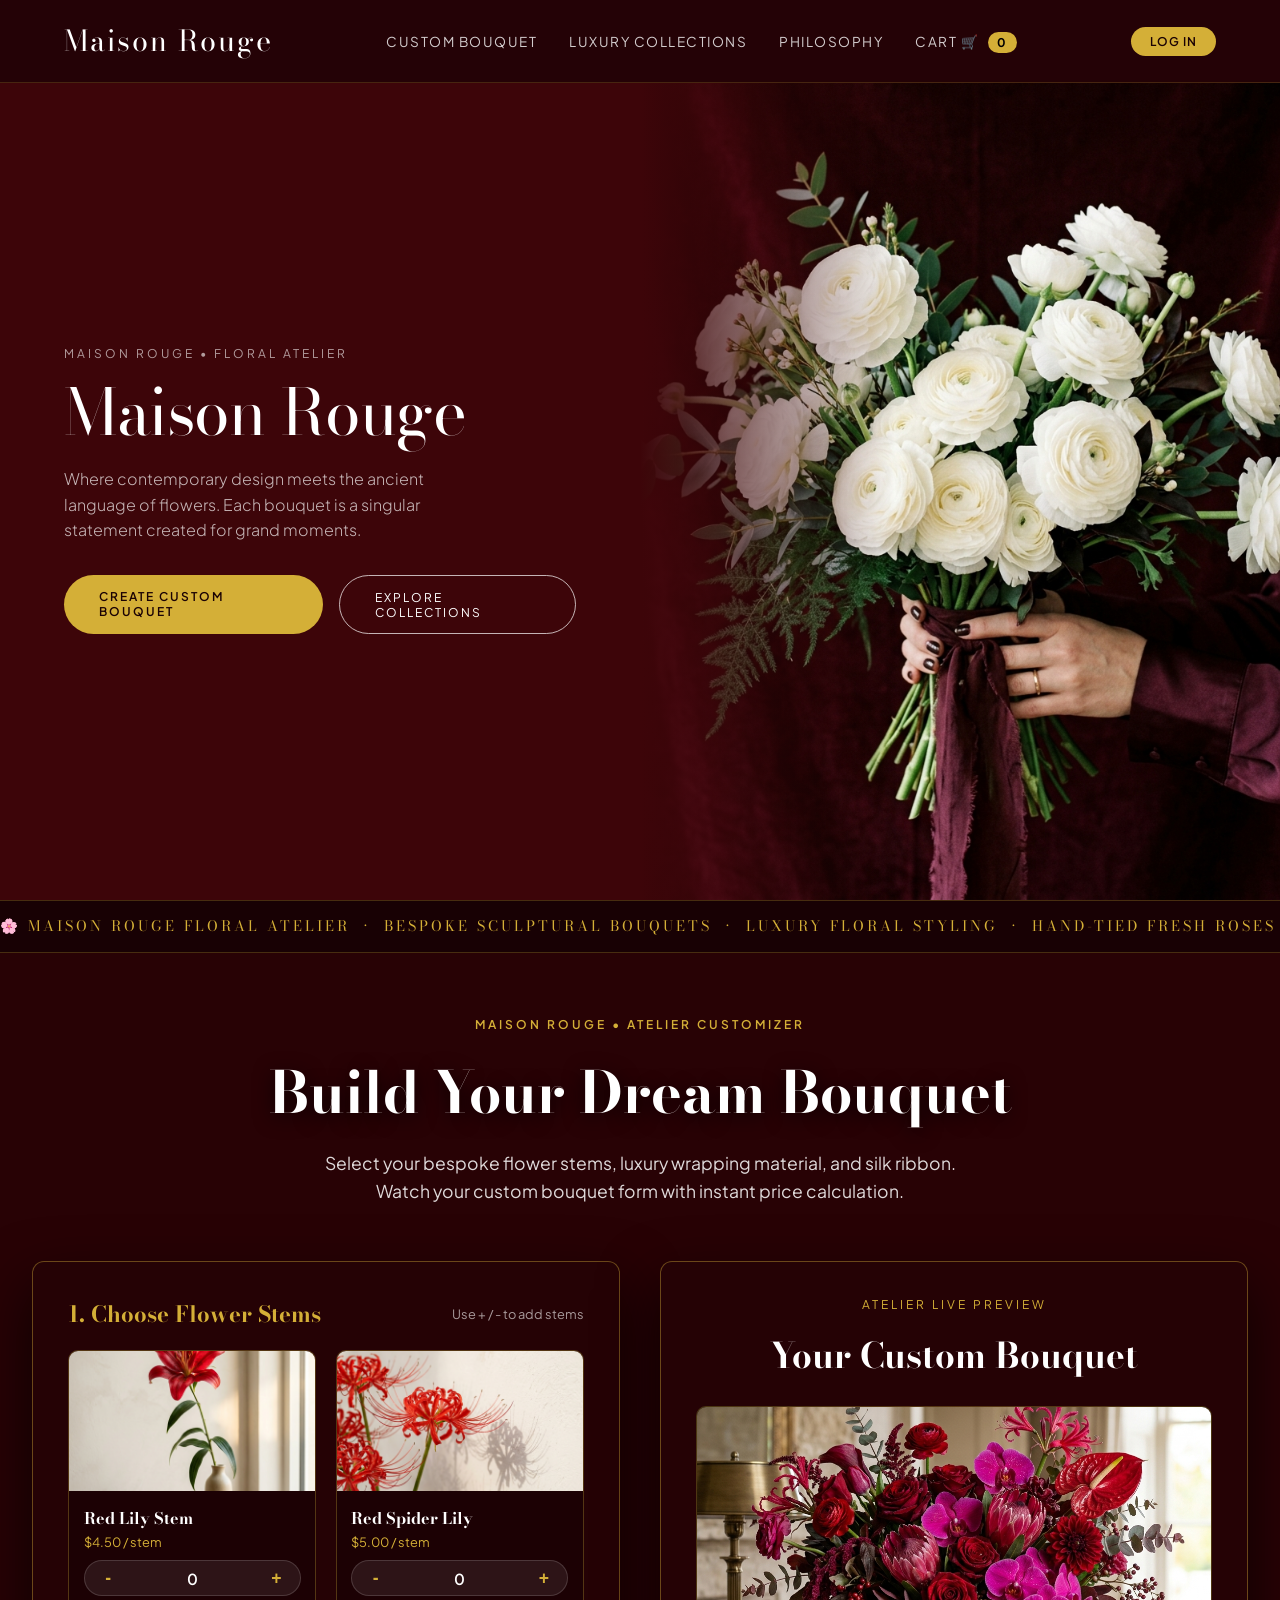
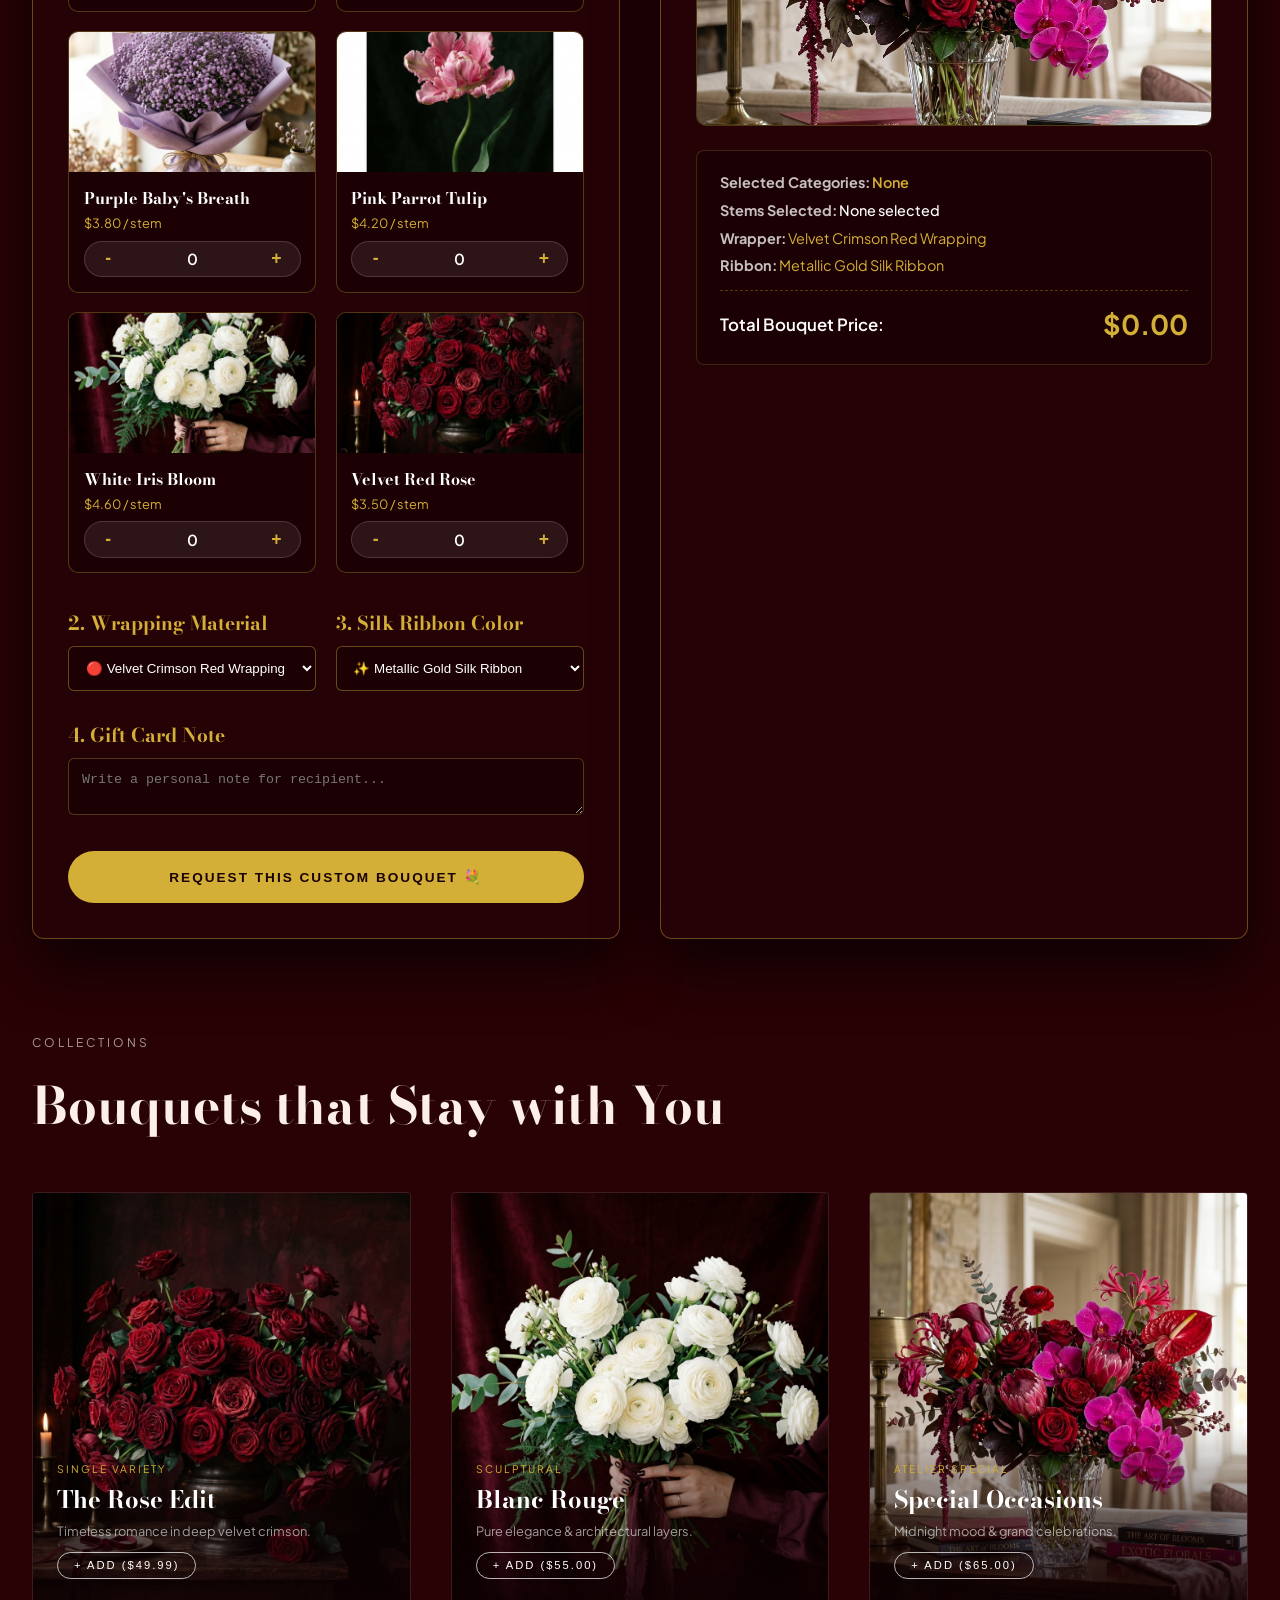
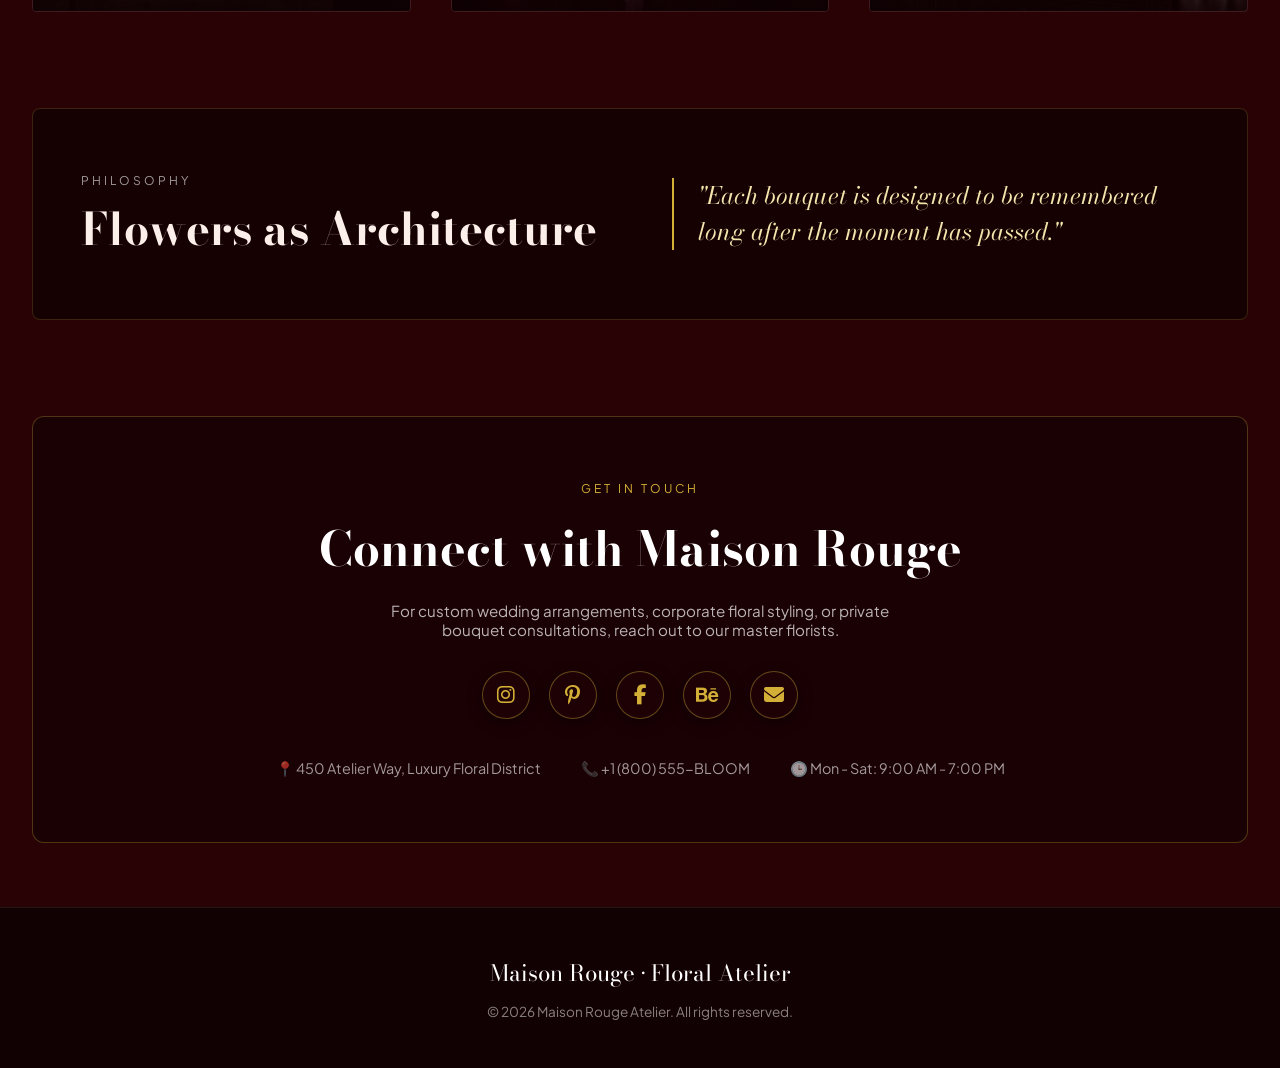
==== commit 717f56e7: "Added new features in develop branch" ====
--- a/index.html
+++ b/index.html
@@ -7,6 +7,8 @@
   <title>Maison Rouge | Custom Flower Bouquets & Catalog</title>
   <meta name="description" content="Maison Rouge Atelier - Curated rose bouquets, hand-built custom arrangements.">
   <link rel="stylesheet" href="css/style.css">
+  <!-- Font Awesome CDN for High Quality Social Media Logos -->
+  <link rel="stylesheet" href="https://cdnjs.cloudflare.com/ajax/libs/font-awesome/6.5.1/css/all.min.css">
 </head>
 
 <body class="maison-catalog">
@@ -272,15 +274,41 @@
               Bouquet</h3>
 
             <!-- Visual Bouquet Composition Box -->
-            <div class="visual-bouquet-holder"
-              style="height: 320px; border-radius: 10px; overflow: hidden; border: 1px solid rgba(212, 175, 55, 0.3); margin: 1.5rem 0;">
+            <div id="visual-bouquet-box" class="visual-bouquet-holder" style="height: 320px; border-radius: 10px; overflow: hidden; border: 1px solid rgba(212, 175, 55, 0.3); margin: 1.5rem 0; position: relative;">
+              <!-- Default Background Image when empty -->
               <img id="main-preview-img" src="assets/images/signature_bouquet.jpg" alt="Custom Bouquet"
-                style="width: 100%; height: 100%; object-fit: cover;">
+                style="width: 100%; height: 100%; object-fit: cover; transition: opacity 0.4s ease;">
+
+              <!-- Dynamic Created Bouquet Stage Layering -->
+              <div id="custom-bouquet-stage" class="custom-bouquet-stage" style="display: none; position: absolute; inset: 0; pointer-events: none;">
+                
+                <span id="bouquet-count-badge" class="bouquet-badge-count">0 Stems</span>
+
+                <!-- Flowers Layer (Stems arranged visually) -->
+                <div id="stage-stems" class="stage-stems-container"></div>
+
+                <!-- Wrapping Material Layer (Luxury Wrap Cone) -->
+                <div class="stage-wrapper">
+                  <svg viewBox="0 0 220 200" preserveAspectRatio="none">
+                    <!-- Outer Wrap Flare -->
+                    <path id="svg-wrap-path" d="M 10,10 C 60,70 90,190 110,195 C 130,190 160,70 210,10 L 175,20 C 140,80 120,160 110,175 C 100,160 80,80 45,20 Z" fill="#8b0000" stroke="#d4af37" stroke-width="1.5"/>
+                    <!-- Inner Cone Shadow -->
+                    <path d="M 45,20 C 80,80 100,160 110,175 C 120,160 140,80 175,20 L 160,25 C 130,85 115,155 110,165 C 105,155 90,85 60,25 Z" fill="rgba(0,0,0,0.35)"/>
+                  </svg>
+                </div>
+
+                <!-- Silk Ribbon Knot Layer -->
+                <div id="stage-ribbon" class="stage-ribbon-knot">🎀</div>
+              </div>
             </div>
 
             <!-- Dynamic Breakdown Panel -->
             <div
               style="text-align: left; background: #1c0104; padding: 1.4rem; border-radius: 8px; font-size: 0.9rem; border: 1px solid rgba(212,175,55,0.2);">
+              <div style="margin-bottom: 0.6rem; color: rgba(255,255,255,0.75);">
+                <strong>Selected Categories:</strong>
+                <span id="preview-categories-list" style="color: var(--gold-accent); font-weight: 600;">None</span>
+              </div>
               <div style="margin-bottom: 0.6rem; color: rgba(255,255,255,0.75);">
                 <strong>Stems Selected:</strong>
                 <span id="preview-stems-list" style="color: #fff; font-weight: 500;">None selected</span>
@@ -306,6 +334,58 @@
 
         </div>
       </section>
+
+      <!-- Final Custom Bouquet Modal Presentation -->
+      <div id="final-bouquet-modal" class="modal-backdrop" style="display: none;">
+        <div class="modal-content" style="background: #250205; border: 2px solid var(--gold-accent); border-radius: 16px; color: #fff; max-width: 580px; text-align: center; box-shadow: 0 25px 70px rgba(0,0,0,0.9); padding: 2.5rem; position: relative;">
+          
+          <button id="close-final-modal" style="position: absolute; top: 15px; right: 20px; background: none; border: none; color: var(--gold-accent); font-size: 1.8rem; cursor: pointer;">&times;</button>
+
+          <span class="sub-tag" style="color: var(--gold-accent); letter-spacing: 3px;">Maison Rouge Masterpiece</span>
+          <h2 class="editorial-heading" style="font-size: 2.5rem; color: #fff; margin-bottom: 0.5rem;">Your Final Bespoke Bouquet 💐</h2>
+          <p style="color: rgba(255,255,255,0.8); font-size: 0.9rem; margin-bottom: 1.5rem;">
+            Here is your custom crafted arrangement created from your selected flower categories, luxury wrapping, ribbon, and card note.
+          </p>
+
+          <!-- Modal Clustered Bouquet Preview Box -->
+          <div id="modal-bouquet-canvas" class="visual-bouquet-holder bouquet-bounce-active" style="height: 300px; border-radius: 12px; margin-bottom: 1.5rem; position: relative;">
+            <!-- Modal Stage Clone injected dynamically -->
+          </div>
+
+          <!-- Final Details Breakdown -->
+          <div style="background: #1c0104; border: 1px solid rgba(212,175,55,0.3); border-radius: 10px; padding: 1.2rem; text-align: left; font-size: 0.88rem; margin-bottom: 1.8rem;">
+            <div style="margin-bottom: 0.5rem; color: rgba(255,255,255,0.8);">
+              <strong>Flower Categories:</strong> <span id="modal-categories" style="color: var(--gold-accent); font-weight: 600;"></span>
+            </div>
+            <div style="margin-bottom: 0.5rem; color: rgba(255,255,255,0.8);">
+              <strong>Selected Stems:</strong> <span id="modal-stems-summary" style="color: #fff;"></span>
+            </div>
+            <div style="margin-bottom: 0.5rem; color: rgba(255,255,255,0.8);">
+              <strong>Luxury Wrapping:</strong> <span id="modal-wrapper-summary" style="color: var(--gold-accent);"></span>
+            </div>
+            <div style="margin-bottom: 0.5rem; color: rgba(255,255,255,0.8);">
+              <strong>Silk Ribbon:</strong> <span id="modal-ribbon-summary" style="color: var(--gold-accent);"></span>
+            </div>
+            <div id="modal-note-row" style="margin-bottom: 0.5rem; color: rgba(255,255,255,0.8); display: none;">
+              <strong>Gift Card Note:</strong> <span id="modal-note-summary" style="color: #fff; font-style: italic;"></span>
+            </div>
+            <div style="border-top: 1px dashed rgba(212,175,55,0.3); margin-top: 0.8rem; padding-top: 0.8rem; display: flex; justify-content: space-between; align-items: center;">
+              <span style="font-size: 1.1rem; color: #fff; font-weight: 600;">Total Investment:</span>
+              <span id="modal-total-price" style="font-size: 1.8rem; color: var(--gold-accent); font-weight: bold;"></span>
+            </div>
+          </div>
+
+          <div style="display: flex; gap: 1rem;">
+            <button id="modal-add-cart-btn" class="maison-btn maison-btn-gold" style="flex: 1; padding: 1rem; font-size: 0.85rem; letter-spacing: 2px;">
+              CONFIRM & ADD TO CART 🛒
+            </button>
+            <a href="cart.html" class="maison-btn" style="padding: 1rem 1.5rem; font-size: 0.85rem; border-color: var(--gold-accent); color: var(--gold-accent);">
+              VIEW CART
+            </a>
+          </div>
+
+        </div>
+      </div>
 
       <!-- Curated Collections Section -->
       <section id="collections" style="margin-bottom: 6rem; scroll-margin-top: 120px;">
@@ -384,13 +464,23 @@
           master florists.
         </p>
 
-        <!-- Social Media Buttons -->
-        <div style="display: flex; justify-content: center; gap: 1rem; margin-bottom: 2.5rem;">
-          <a href="https://instagram.com" target="_blank" class="social-link" title="Instagram">📸</a>
-          <a href="https://pinterest.com" target="_blank" class="social-link" title="Pinterest">📌</a>
-          <a href="https://facebook.com" target="_blank" class="social-link" title="Facebook">📘</a>
-          <a href="https://behance.net" target="_blank" class="social-link" title="Behance Portfolio">🎨</a>
-          <a href="mailto:atelier@maisonrouge.com" class="social-link" title="Email Us">✉️</a>
+        <!-- Social Media Buttons (High-Quality Vector Logos) -->
+        <div style="display: flex; justify-content: center; gap: 1.2rem; margin-bottom: 2.5rem;">
+          <a href="https://instagram.com" target="_blank" class="social-link" title="Instagram">
+            <i class="fa-brands fa-instagram"></i>
+          </a>
+          <a href="https://pinterest.com" target="_blank" class="social-link" title="Pinterest">
+            <i class="fa-brands fa-pinterest-p"></i>
+          </a>
+          <a href="https://facebook.com" target="_blank" class="social-link" title="Facebook">
+            <i class="fa-brands fa-facebook-f"></i>
+          </a>
+          <a href="https://behance.net" target="_blank" class="social-link" title="Behance Portfolio">
+            <i class="fa-brands fa-behance"></i>
+          </a>
+          <a href="mailto:atelier@maisonrouge.com" class="social-link" title="Email Us">
+            <i class="fa-solid fa-envelope"></i>
+          </a>
         </div>
 
         <div
@@ -430,14 +520,69 @@
       const wrapperSelect = document.getElementById('maison-wrapper-select');
       const ribbonSelect = document.getElementById('maison-ribbon-select');
 
-      // State
-      let selectedStemsData = {};
-
-      function updateLivePreview() {
+      const visualBox = document.getElementById('visual-bouquet-box');
+      const customStage = document.getElementById('custom-bouquet-stage');
+      const stageStemsContainer = document.getElementById('stage-stems');
+      const svgWrapPath = document.getElementById('svg-wrap-path');
+      const stageRibbon = document.getElementById('stage-ribbon');
+      const countBadge = document.getElementById('bouquet-count-badge');
+
+      // Wrapper color mapping
+      const wrapperColors = {
+        '🔴 Velvet Crimson Red Wrapping': '#8b0000',
+        '🖤 Matte Midnight Black Wrapping': '#1c1c1c',
+        '⚪ Pristine Pearl White Wrapping': '#e0e0e0',
+        '🤎 Vintage Eco Kraft Brown Wrapping': '#6d4c41',
+        '💜 Luxury Royal Purple Wrapping': '#4a148c'
+      };
+
+      // Ribbon knot icons
+      const ribbonIcons = {
+        '✨ Metallic Gold Silk Ribbon': '🎀✨',
+        '🔴 Deep Crimson Red Velvet Ribbon': '🎀🔴',
+        '🌸 Soft Blush Pink Satin Ribbon': '🎀🌸',
+        '⚪ Ivory Cream Satin Ribbon': '🎀⚪',
+        '💜 Royal Orchid Purple Ribbon': '🎀💜'
+      };
+
+      // Realistic flower & leaf positions for lush bouquet dome arrangement
+      const flowerPositions = [
+        { top: '35px', left: '115px', rotate: 0 },
+        { top: '25px', left: '75px', rotate: -15 },
+        { top: '25px', left: '155px', rotate: 15 },
+        { top: '65px', left: '45px', rotate: -30 },
+        { top: '65px', left: '185px', rotate: 30 },
+        { top: '60px', left: '115px', rotate: 5 },
+        { top: '105px', left: '70px', rotate: -20 },
+        { top: '105px', left: '160px', rotate: 20 },
+        { top: '95px', left: '115px', rotate: -10 },
+        { top: '45px', left: '20px', rotate: -40 },
+        { top: '45px', left: '210px', rotate: 40 },
+        { top: '135px', left: '90px', rotate: -12 },
+        { top: '135px', left: '140px', rotate: 12 }
+      ];
+
+      const leafPositions = [
+        { top: '20px', left: '30px', rotate: -45 },
+        { top: '15px', left: '190px', rotate: 45 },
+        { top: '70px', left: '10px', rotate: -65 },
+        { top: '70px', left: '215px', rotate: 65 },
+        { top: '115px', left: '35px', rotate: -35 },
+        { top: '115px', left: '190px', rotate: 35 }
+      ];
+
+      function triggerBounce() {
+        visualBox.classList.remove('bouquet-bounce-active');
+        void visualBox.offsetWidth; // Reflow
+        visualBox.classList.add('bouquet-bounce-active');
+      }
+
+      function updateLivePreview(shouldBounce = true) {
         let totalStemsCount = 0;
         let totalPrice = 0;
         let stemsSummary = [];
-        let lastSelectedImg = 'assets/images/signature_bouquet.jpg';
+        let activeFlowersList = [];
+        let categoriesSet = new Set();
 
         stemCards.forEach(card => {
           const stemName = card.dataset.stem;
@@ -449,21 +594,62 @@
             totalStemsCount += qty;
             totalPrice += (qty * price);
             stemsSummary.push(`${qty}x ${stemName}`);
-            lastSelectedImg = img;
+            categoriesSet.add(stemName.replace(' Stem', '').replace(' Bloom', ''));
             card.classList.add('active-stem');
+
+            for (let i = 0; i < qty; i++) {
+              activeFlowersList.push({ name: stemName, img: img });
+            }
           } else {
             card.classList.remove('active-stem');
           }
         });
 
-        // Add base arrangement charge if stems exist
         if (totalStemsCount > 0) {
-          totalPrice += 15.00; // Base wrapping & design fee
-          previewImg.src = lastSelectedImg;
+          totalPrice += 15.00; // Base wrapping fee
+          previewImg.style.display = 'none';
+          customStage.style.display = 'flex';
+          countBadge.textContent = `${totalStemsCount} Stems Custom Bouquet`;
+
+          // Generate foliage fillers
+          let foliageHTML = '';
+          leafPositions.forEach(leaf => {
+            foliageHTML += `<div class="bouquet-leaf" style="top: ${leaf.top}; left: ${leaf.left}; transform: rotate(${leaf.rotate}deg);"></div>`;
+          });
+
+          // Generate arranged flower blooms dome
+          let stemsHTML = foliageHTML;
+          activeFlowersList.forEach((flower, idx) => {
+            const pos = flowerPositions[idx % flowerPositions.length];
+            stemsHTML += `<img src="${flower.img}" class="stem-flower-item" style="top: ${pos.top}; left: ${pos.left}; transform: rotate(${pos.rotate}deg); z-index: ${idx + 2};" title="${flower.name}" alt="${flower.name}">`;
+          });
+
+          // Append stem handles at bottom
+          stemsHTML += `<div class="stage-stem-handles"></div>`;
+
+          stageStemsContainer.innerHTML = stemsHTML;
           stemsListSpan.textContent = stemsSummary.join(', ');
+          categoriesSpan.textContent = Array.from(categoriesSet).join(' • ');
+
+          // Update Wrapper color
+          const selectedWrap = wrapperSelect.value;
+          if (wrapperColors[selectedWrap]) {
+            svgWrapPath.setAttribute('fill', wrapperColors[selectedWrap]);
+          }
+
+          // Update Ribbon
+          const selectedRibbon = ribbonSelect.value;
+          stageRibbon.textContent = ribbonIcons[selectedRibbon] || '🎀';
+
+          if (shouldBounce) {
+            triggerBounce();
+          }
         } else {
           stemsListSpan.textContent = "None selected";
-          previewImg.src = 'assets/images/signature_bouquet.jpg';
+          categoriesSpan.textContent = "None";
+          previewImg.style.display = 'block';
+          previewImg.style.opacity = '1';
+          customStage.style.display = 'none';
         }
 
         wrapperSpan.textContent = wrapperSelect.value;
@@ -480,27 +666,28 @@
         incBtn.addEventListener('click', () => {
           let curr = parseInt(qtyVal.textContent);
           qtyVal.textContent = curr + 1;
-          updateLivePreview();
+          updateLivePreview(true);
         });
 
         decBtn.addEventListener('click', () => {
           let curr = parseInt(qtyVal.textContent);
           if (curr > 0) {
             qtyVal.textContent = curr - 1;
-            updateLivePreview();
+            updateLivePreview(true);
           }
         });
       });
 
-      wrapperSelect.addEventListener('change', updateLivePreview);
-      ribbonSelect.addEventListener('change', updateLivePreview);
-
-      // Submit Form Handler
+      wrapperSelect.addEventListener('change', () => updateLivePreview(true));
+      ribbonSelect.addEventListener('change', () => updateLivePreview(true));
+
+      // Submit Form Handler -> Displays Final Custom Bouquet Modal
       const customForm = document.getElementById('custom-bouquet-form');
       customForm.addEventListener('submit', (e) => {
         e.preventDefault();
 
         let stemsSummary = [];
+        let categoriesSet = new Set();
         let totalPrice = 0;
         let totalCount = 0;
 
@@ -513,6 +700,7 @@
             totalCount += qty;
             totalPrice += (qty * price);
             stemsSummary.push(`${qty}x ${stemName}`);
+            categoriesSet.add(stemName.replace(' Stem', '').replace(' Bloom', ''));
           }
         });
 
@@ -526,20 +714,53 @@
         const ribbon = ribbonSelect.value;
         const note = document.getElementById('maison-card-note').value;
 
-        const customItem = {
+        // Populate Modal Content
+        modalCanvas.innerHTML = customStage.outerHTML;
+        const clonedStage = modalCanvas.querySelector('#custom-bouquet-stage');
+        if (clonedStage) {
+          clonedStage.style.display = 'flex';
+        }
+
+        modalCategories.textContent = Array.from(categoriesSet).join(' • ');
+        modalStemsSummary.textContent = stemsSummary.join(', ');
+        modalWrapperSummary.textContent = wrapper;
+        modalRibbonSummary.textContent = ribbon;
+        modalTotalPrice.textContent = `$${totalPrice.toFixed(2)}`;
+
+        if (note.trim() !== '') {
+          modalNoteRow.style.display = 'block';
+          modalNoteSummary.textContent = `"${note.trim()}"`;
+        } else {
+          modalNoteRow.style.display = 'none';
+        }
+
+        currentCustomItem = {
           id: Date.now(),
           name: `Custom Bouquet (${totalCount} Stems)`,
           price: totalPrice,
           quantity: 1,
           category: 'custom',
-          image: previewImg.src,
-          description: `Stems: ${stemsSummary.join(', ')} | Wrap: ${wrapper} | Ribbon: ${ribbon} ${note ? '| Note: ' + note : ''}`
+          image: 'assets/images/signature_bouquet.jpg',
+          description: `Categories: ${Array.from(categoriesSet).join(', ')} | Stems: ${stemsSummary.join(', ')} | Wrap: ${wrapper} | Ribbon: ${ribbon} ${note ? '| Note: ' + note : ''}`
         };
 
-        let cart = Cart.getCart();
-        cart.push(customItem);
-        Cart.saveCart(cart);
-        Cart.showToast("Your bespoke Custom Bouquet was added to cart!");
+        // Open Modal
+        finalModal.style.display = 'flex';
+      });
+
+      // Modal Action Event Listeners
+      closeFinalModal.addEventListener('click', () => {
+        finalModal.style.display = 'none';
+      });
+
+      modalAddCartBtn.addEventListener('click', () => {
+        if (currentCustomItem) {
+          let cart = Cart.getCart();
+          cart.push(currentCustomItem);
+          Cart.saveCart(cart);
+          Cart.showToast("Your bespoke Custom Bouquet was added to cart!");
+          finalModal.style.display = 'none';
+        }
       });
 
       // Collections Direct Add
--- a/css/style.css
+++ b/css/style.css
@@ -120,25 +120,34 @@
 }
 
 .social-link {
-  width: 42px;
-  height: 42px;
+  width: 48px;
+  height: 48px;
   border-radius: 50%;
   border: 1px solid rgba(212, 175, 55, 0.4);
-  background: rgba(255,255,255,0.05);
+  background: rgba(30, 2, 5, 0.8);
   color: var(--gold-accent);
   display: inline-flex;
   align-items: center;
   justify-content: center;
-  font-size: 1.2rem;
-  transition: all 0.3s ease;
-  margin: 0 0.4rem;
+  font-size: 1.25rem;
+  transition: all 0.35s cubic-bezier(0.175, 0.885, 0.32, 1.275);
+  box-shadow: 0 4px 15px rgba(0, 0, 0, 0.4);
+}
+
+.social-link i {
+  transition: transform 0.3s ease;
 }
 
 .social-link:hover {
   background: var(--gold-accent);
-  color: #000;
-  transform: translateY(-3px);
-  box-shadow: 0 5px 15px rgba(212,175,55,0.4);
+  color: #1a0104;
+  border-color: var(--gold-accent);
+  transform: translateY(-5px);
+  box-shadow: 0 8px 25px rgba(212, 175, 55, 0.5);
+}
+
+.social-link:hover i {
+  transform: scale(1.15);
 }
 
 .maison-logo {
@@ -445,8 +454,9 @@
   box-shadow: 0 20px 50px rgba(0,0,0,0.6);
 }
 
+/* Dynamic Custom Bouquet Composition Layering & Bounce Animation */
 .visual-bouquet-holder {
-  height: 280px;
+  height: 340px;
   display: flex;
   align-items: center;
   justify-content: center;
@@ -454,8 +464,157 @@
   margin: 1.5rem 0;
   border-radius: 12px;
   overflow: hidden;
-  background: radial-gradient(circle, rgba(60, 5, 10, 0.6) 0%, rgba(15, 1, 3, 0.9) 100%);
-  border: 1px dashed rgba(212, 175, 55, 0.3);
+  background: radial-gradient(circle, rgba(60, 5, 10, 0.8) 0%, rgba(15, 1, 3, 0.98) 100%);
+  border: 1px dashed rgba(212, 175, 55, 0.4);
+}
+
+.bouquet-bounce-active {
+  animation: bouquetBounce 0.6s cubic-bezier(0.175, 0.885, 0.32, 1.275);
+}
+
+@keyframes bouquetBounce {
+  0% {
+    transform: scale(0.85);
+    opacity: 0.7;
+  }
+  50% {
+    transform: scale(1.08);
+    opacity: 1;
+  }
+  70% {
+    transform: scale(0.97);
+  }
+  100% {
+    transform: scale(1);
+    opacity: 1;
+  }
+}
+
+.custom-bouquet-stage {
+  position: absolute;
+  top: 0;
+  left: 0;
+  width: 100%;
+  height: 100%;
+  display: flex;
+  flex-direction: column;
+  align-items: center;
+  justify-content: center;
+  overflow: hidden;
+  background: radial-gradient(circle, rgba(65, 6, 12, 0.9) 0%, rgba(18, 1, 3, 1) 100%);
+  z-index: 5;
+}
+
+.stage-wrapper {
+  position: absolute;
+  bottom: 0px;
+  width: 260px;
+  height: 230px;
+  z-index: 3;
+  pointer-events: none;
+  transition: all 0.4s ease;
+  filter: drop-shadow(0 20px 30px rgba(0,0,0,0.9));
+}
+
+.stage-wrapper svg {
+  width: 100%;
+  height: 100%;
+}
+
+.stage-stems-container {
+  position: absolute;
+  top: 10px;
+  width: 100%;
+  height: 250px;
+  z-index: 2;
+  display: flex;
+  justify-content: center;
+  align-items: center;
+}
+
+.stem-flower-item {
+  position: absolute;
+  width: 72px;
+  height: 72px;
+  border-radius: 50%;
+  border: 2px solid var(--gold-accent);
+  object-fit: cover;
+  box-shadow: 0 10px 25px rgba(0,0,0,0.85);
+  animation: popStem 0.5s cubic-bezier(0.175, 0.885, 0.32, 1.275);
+  transition: all 0.35s ease;
+}
+
+.stem-flower-item:hover {
+  transform: scale(1.35) !important;
+  z-index: 25 !important;
+  box-shadow: 0 0 25px var(--gold-accent);
+}
+
+/* Greenery Foliage Fillers */
+.bouquet-leaf {
+  position: absolute;
+  width: 40px;
+  height: 65px;
+  background: linear-gradient(135deg, #1b4332, #2d6a4f);
+  border-radius: 0% 100% 10% 100%;
+  border: 1px solid rgba(212,175,55,0.4);
+  box-shadow: 0 5px 15px rgba(0,0,0,0.6);
+  z-index: 1;
+  opacity: 0.9;
+}
+
+.stage-ribbon-knot {
+  position: absolute;
+  bottom: 45px;
+  z-index: 5;
+  font-size: 2.4rem;
+  filter: drop-shadow(0 8px 16px rgba(0,0,0,0.95));
+  animation: popRibbon 0.5s ease;
+  background: radial-gradient(circle, rgba(37,2,5,0.9), rgba(0,0,0,0.95));
+  border: 1px solid var(--gold-accent);
+  border-radius: 50%;
+  width: 55px;
+  height: 55px;
+  display: flex;
+  align-items: center;
+  justify-content: center;
+}
+
+.stage-stem-handles {
+  position: absolute;
+  bottom: 0px;
+  width: 35px;
+  height: 55px;
+  z-index: 1;
+  background: repeating-linear-gradient(90deg, #1b4332, #1b4332 5px, #081c15 5px, #081c15 10px);
+  border-radius: 4px;
+  box-shadow: inset 0 0 10px #000, 0 8px 15px rgba(0,0,0,0.8);
+  border: 1px solid rgba(212,175,55,0.3);
+}
+
+.bouquet-badge-count {
+  position: absolute;
+  top: 12px;
+  left: 12px;
+  z-index: 10;
+  background: rgba(37, 2, 5, 0.95);
+  color: var(--gold-accent);
+  border: 1px solid var(--gold-accent);
+  padding: 0.35rem 0.85rem;
+  border-radius: 20px;
+  font-size: 0.75rem;
+  font-weight: bold;
+  letter-spacing: 1px;
+}
+
+@keyframes popStem {
+  0% { transform: scale(0) translateY(35px); opacity: 0; }
+  100% { opacity: 1; }
+}
+
+@keyframes popRibbon {
+  0% { transform: scale(0.5); opacity: 0; }
+  100% { transform: scale(1); opacity: 1; }
 }
 
 
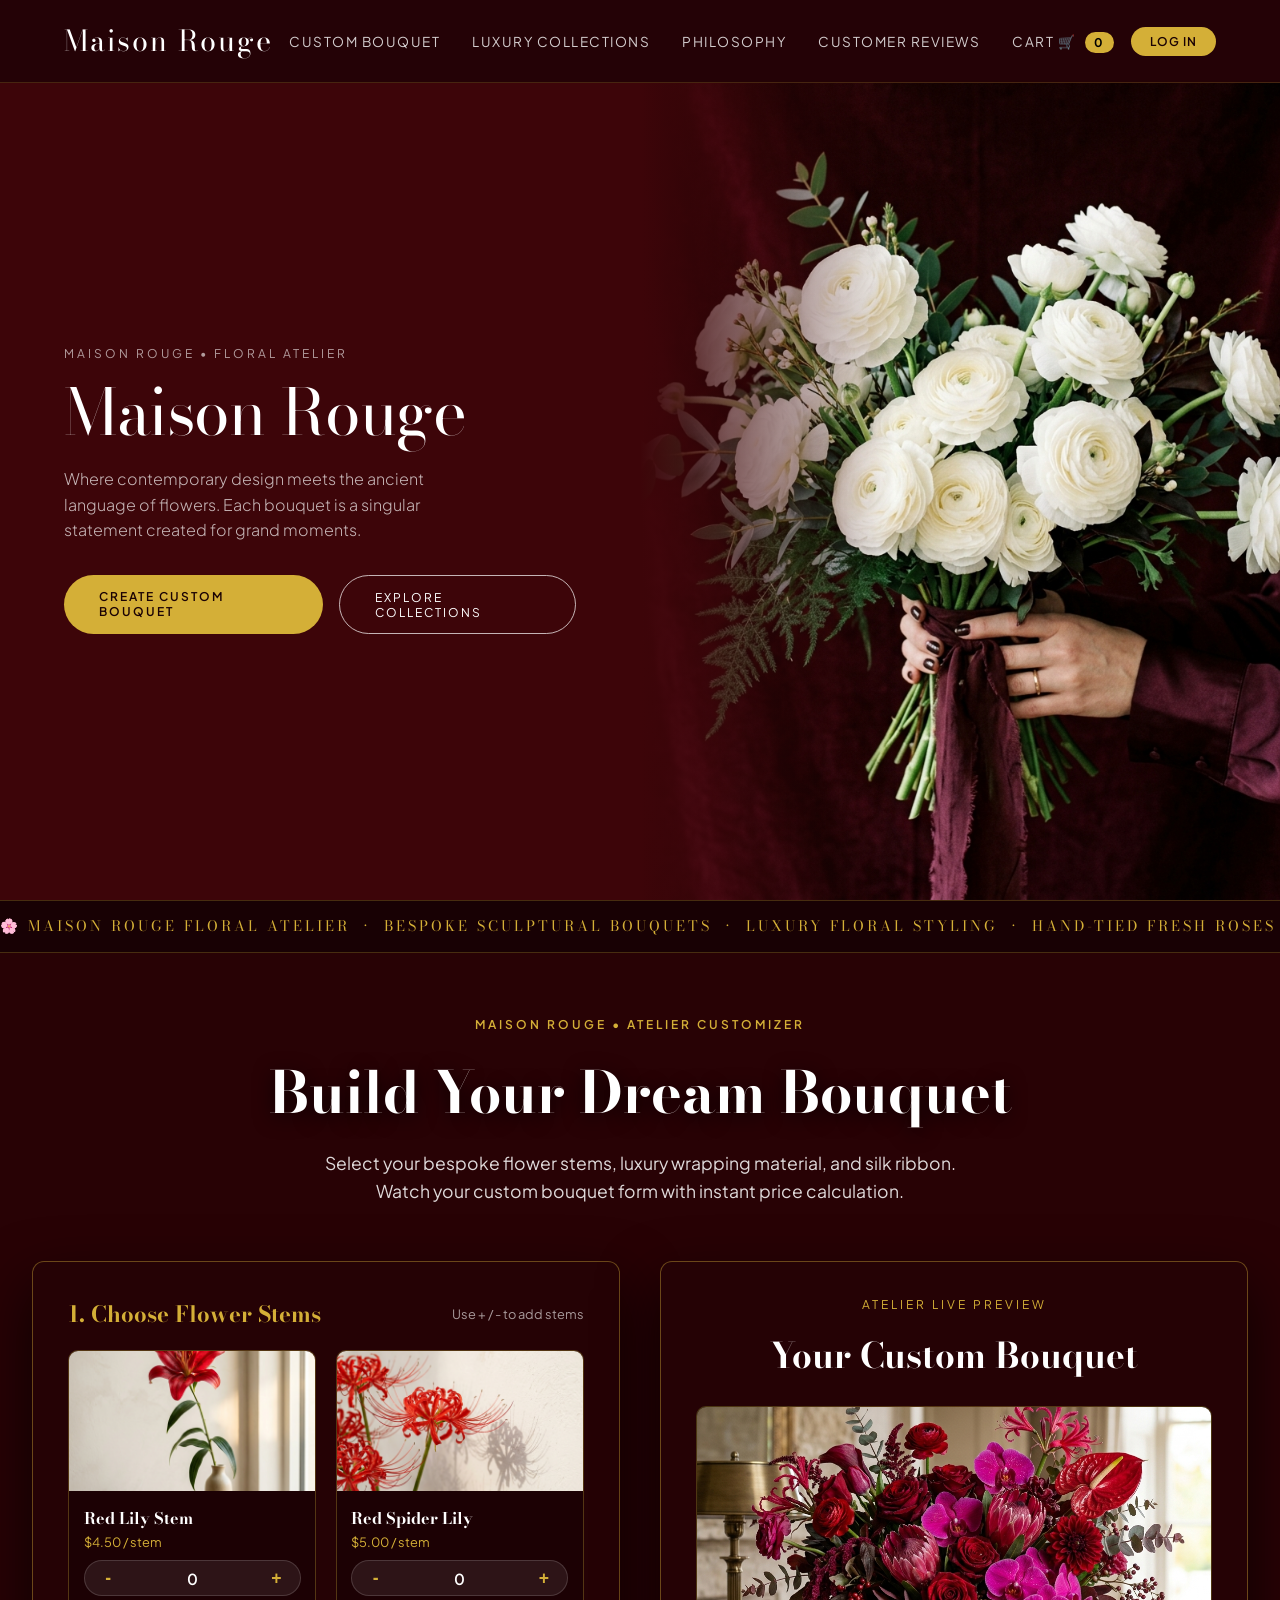
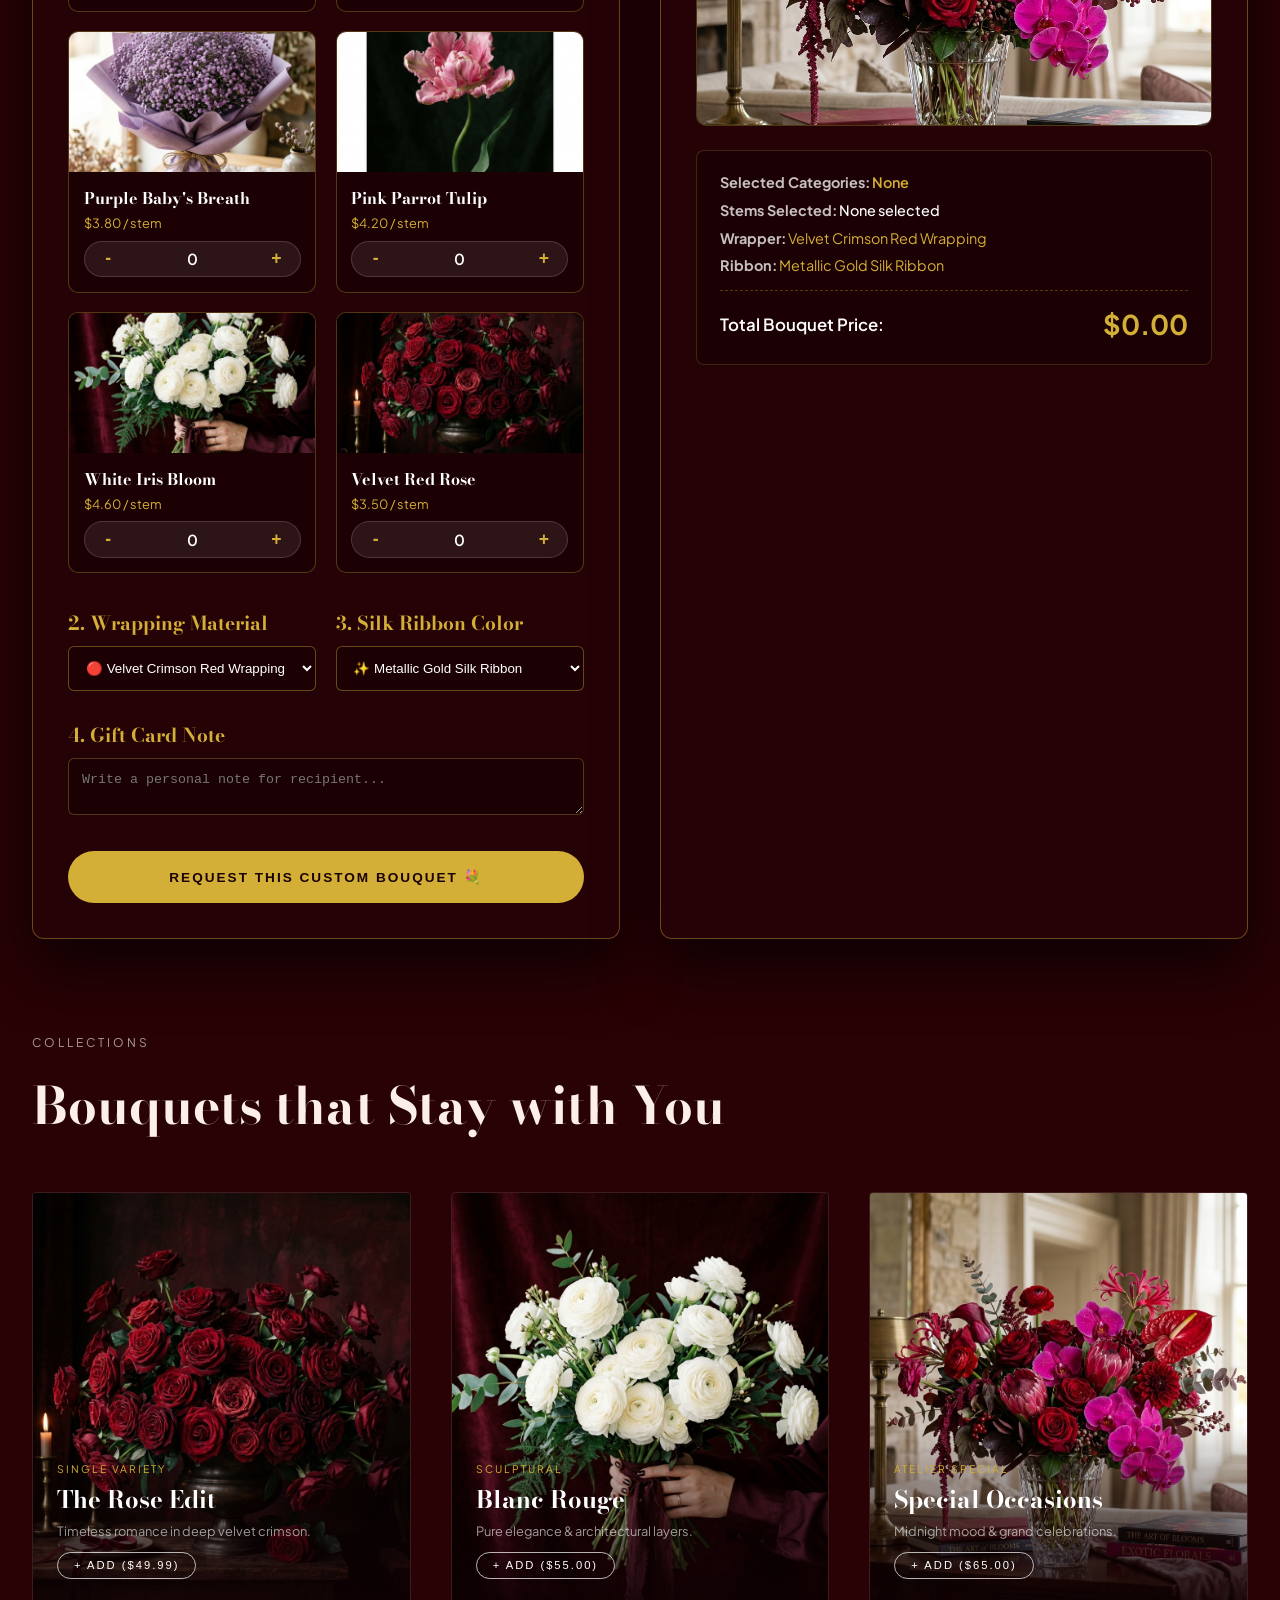
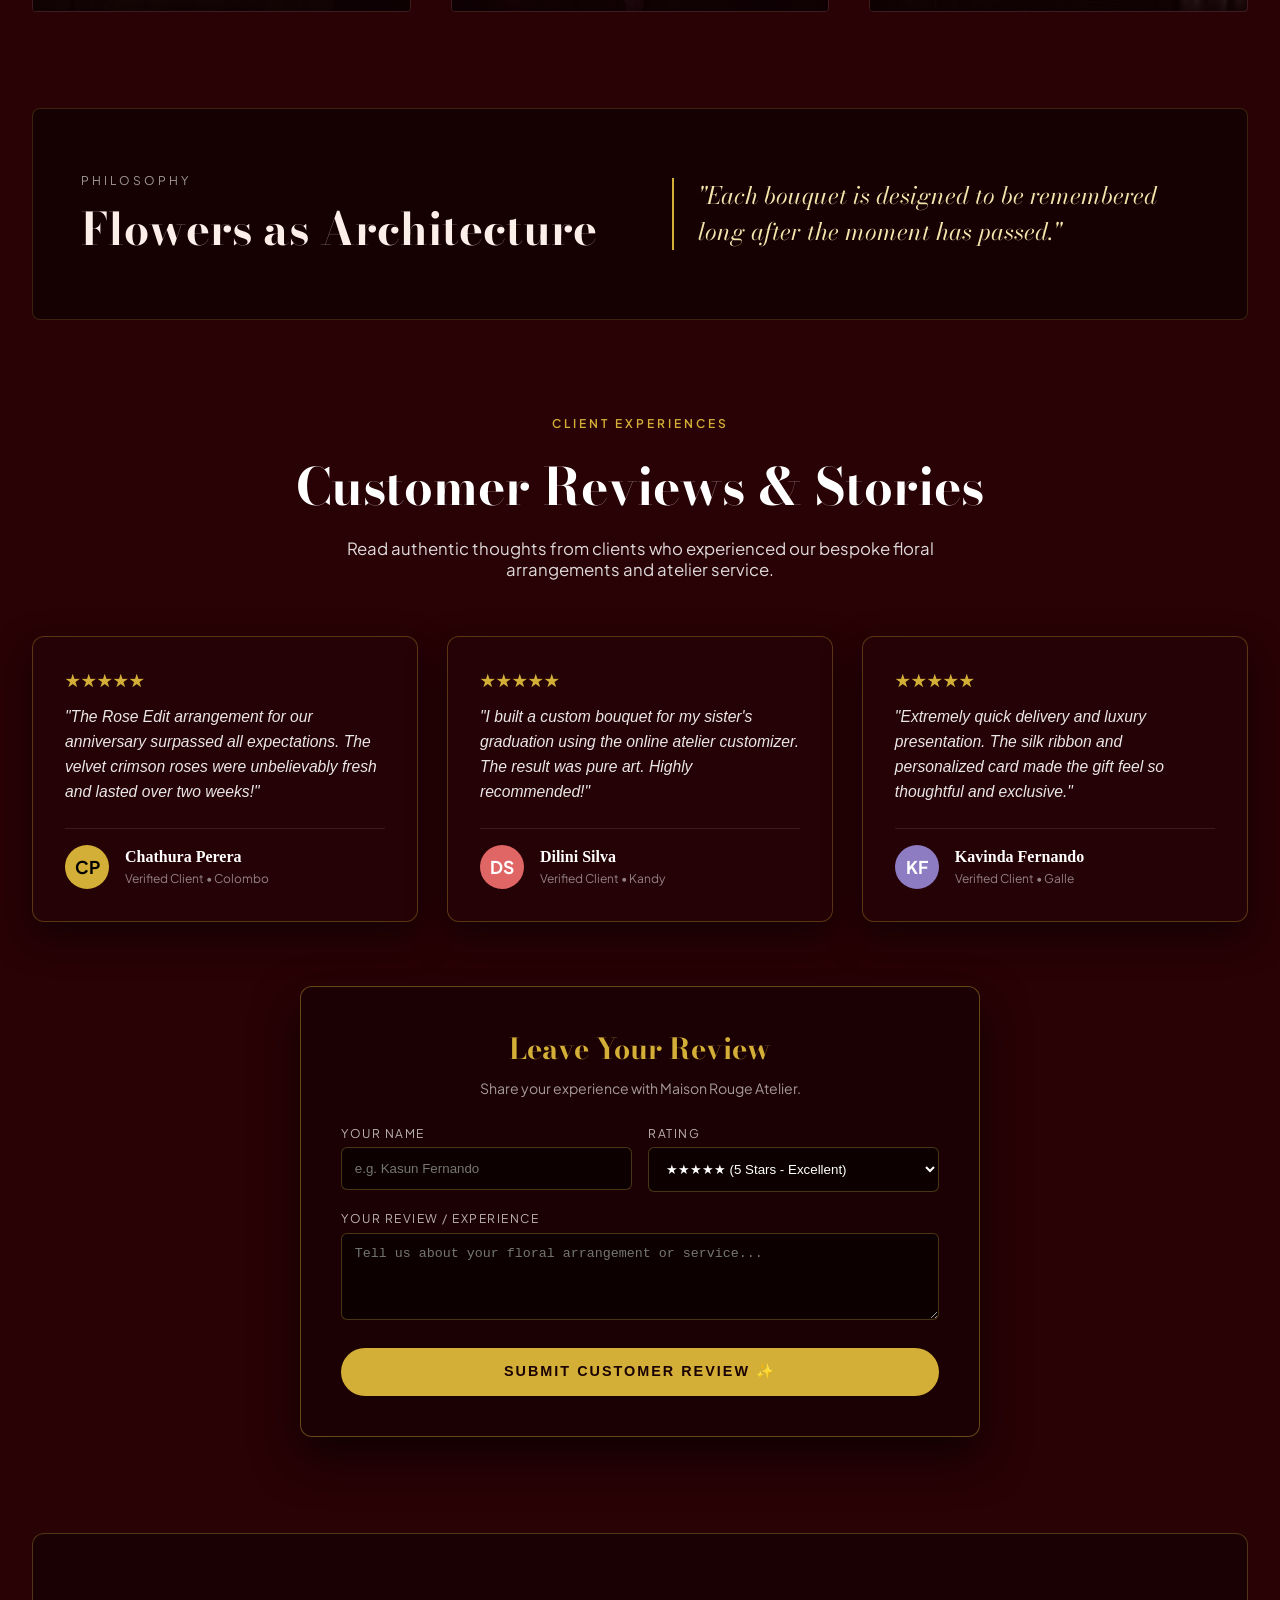
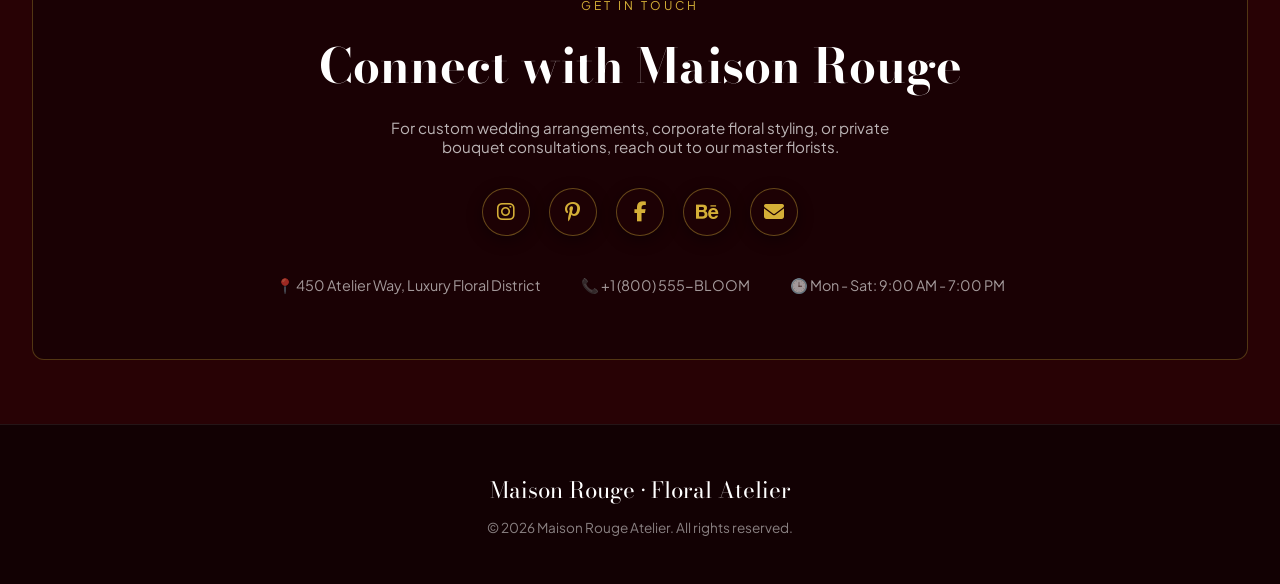
==== commit f68c549a: ""Add customer review cards and feedback submission form"" ====
--- a/index.html
+++ b/index.html
@@ -20,6 +20,7 @@
       <li><a href="#custom-builder">Custom Bouquet</a></li>
       <li><a href="#collections"> Luxury Collections</a></li>
       <li><a href="#philosophy">Philosophy</a></li>
+      <li><a href="#reviews">Customer Reviews</a></li>
       <li><a href="cart.html">Cart 🛒 <span class="cart-badge"
             style="background: var(--gold-accent); color: #000;">0</span></a></li>
     </ul>
@@ -453,6 +454,116 @@
         </div>
       </section>
 
+      <!-- Customer Reviews & Client Feedback Section -->
+      <section id="reviews" style="margin-bottom: 6rem; scroll-margin-top: 120px;">
+        <div style="text-align: center; margin-bottom: 3.5rem;">
+          <span class="sub-tag" style="color: var(--gold-accent); letter-spacing: 3px; font-weight: 600;">Client Experiences</span>
+          <h2 class="editorial-heading" style="font-size: 3.2rem; color: #ffffff !important; margin-bottom: 0.8rem;">Customer Reviews & Stories</h2>
+          <p style="color: rgba(255, 255, 255, 0.85); max-width: 600px; margin: 0 auto; font-size: 1.05rem;">
+            Read authentic thoughts from clients who experienced our bespoke floral arrangements and atelier service.
+          </p>
+        </div>
+
+        <!-- Grid of Customer Review Cards -->
+        <div id="reviews-container" style="display: grid; grid-template-columns: repeat(auto-fit, minmax(320px, 1fr)); gap: 1.8rem; margin-bottom: 4rem;">
+          
+          <!-- Review Card 1 -->
+          <div class="review-card" style="background: #250205; border: 1px solid rgba(212, 175, 55, 0.3); border-radius: 12px; padding: 2rem; box-shadow: 0 15px 35px rgba(0,0,0,0.5); display: flex; flex-direction: column; justify-content: space-between;">
+            <div>
+              <div style="color: var(--gold-accent); font-size: 1.1rem; margin-bottom: 0.8rem;">★★★★★</div>
+              <p style="color: rgba(255,255,255,0.9); font-style: italic; font-size: 0.98rem; line-height: 1.6; margin-bottom: 1.5rem;">
+                "The Rose Edit arrangement for our anniversary surpassed all expectations. The velvet crimson roses were unbelievably fresh and lasted over two weeks!"
+              </p>
+            </div>
+            <div style="display: flex; align-items: center; gap: 1rem; border-top: 1px solid rgba(255,255,255,0.1); padding-top: 1rem;">
+              <div style="width: 44px; height: 44px; border-radius: 50%; background: var(--gold-accent); color: #000; font-weight: bold; display: flex; align-items: center; justify-content: center; font-size: 1.1rem;">
+                CP
+              </div>
+              <div>
+                <h4 style="color: #fff; font-size: 1rem; margin: 0; font-family: 'Playfair Display', serif;">Chathura Perera</h4>
+                <span style="font-size: 0.75rem; color: rgba(255,255,255,0.5);">Verified Client • Colombo</span>
+              </div>
+            </div>
+          </div>
+
+          <!-- Review Card 2 -->
+          <div class="review-card" style="background: #250205; border: 1px solid rgba(212, 175, 55, 0.3); border-radius: 12px; padding: 2rem; box-shadow: 0 15px 35px rgba(0,0,0,0.5); display: flex; flex-direction: column; justify-content: space-between;">
+            <div>
+              <div style="color: var(--gold-accent); font-size: 1.1rem; margin-bottom: 0.8rem;">★★★★★</div>
+              <p style="color: rgba(255,255,255,0.9); font-style: italic; font-size: 0.98rem; line-height: 1.6; margin-bottom: 1.5rem;">
+                "I built a custom bouquet for my sister's graduation using the online atelier customizer. The result was pure art. Highly recommended!"
+              </p>
+            </div>
+            <div style="display: flex; align-items: center; gap: 1rem; border-top: 1px solid rgba(255,255,255,0.1); padding-top: 1rem;">
+              <div style="width: 44px; height: 44px; border-radius: 50%; background: #e06666; color: #fff; font-weight: bold; display: flex; align-items: center; justify-content: center; font-size: 1.1rem;">
+                DS
+              </div>
+              <div>
+                <h4 style="color: #fff; font-size: 1rem; margin: 0; font-family: 'Playfair Display', serif;">Dilini Silva</h4>
+                <span style="font-size: 0.75rem; color: rgba(255,255,255,0.5);">Verified Client • Kandy</span>
+              </div>
+            </div>
+          </div>
+
+          <!-- Review Card 3 -->
+          <div class="review-card" style="background: #250205; border: 1px solid rgba(212, 175, 55, 0.3); border-radius: 12px; padding: 2rem; box-shadow: 0 15px 35px rgba(0,0,0,0.5); display: flex; flex-direction: column; justify-content: space-between;">
+            <div>
+              <div style="color: var(--gold-accent); font-size: 1.1rem; margin-bottom: 0.8rem;">★★★★★</div>
+              <p style="color: rgba(255,255,255,0.9); font-style: italic; font-size: 0.98rem; line-height: 1.6; margin-bottom: 1.5rem;">
+                "Extremely quick delivery and luxury presentation. The silk ribbon and personalized card made the gift feel so thoughtful and exclusive."
+              </p>
+            </div>
+            <div style="display: flex; align-items: center; gap: 1rem; border-top: 1px solid rgba(255,255,255,0.1); padding-top: 1rem;">
+              <div style="width: 44px; height: 44px; border-radius: 50%; background: #8e7cc3; color: #fff; font-weight: bold; display: flex; align-items: center; justify-content: center; font-size: 1.1rem;">
+                KF
+              </div>
+              <div>
+                <h4 style="color: #fff; font-size: 1rem; margin: 0; font-family: 'Playfair Display', serif;">Kavinda Fernando</h4>
+                <span style="font-size: 0.75rem; color: rgba(255,255,255,0.5);">Verified Client • Galle</span>
+              </div>
+            </div>
+          </div>
+
+        </div>
+
+        <!-- Add Customer Review Form Card -->
+        <div style="max-width: 680px; margin: 0 auto; background: #1c0104; border: 1px solid rgba(212, 175, 55, 0.4); border-radius: 12px; padding: 2.5rem; box-shadow: 0 20px 45px rgba(0,0,0,0.6);">
+          <h3 class="editorial-heading" style="font-size: 1.8rem; color: var(--gold-accent); text-align: center; margin-bottom: 0.5rem;">Leave Your Review</h3>
+          <p style="text-align: center; color: rgba(255,255,255,0.6); font-size: 0.88rem; margin-bottom: 1.8rem;">
+            Share your experience with Maison Rouge Atelier.
+          </p>
+
+          <form id="add-review-form">
+            <div style="display: grid; grid-template-columns: 1fr 1fr; gap: 1rem; margin-bottom: 1.2rem;">
+              <div>
+                <label style="font-size: 0.75rem; text-transform: uppercase; letter-spacing: 1.5px; color: rgba(255,255,255,0.7); display: block; margin-bottom: 0.4rem;">Your Name</label>
+                <input type="text" id="review-name" class="maison-input" placeholder="e.g. Kasun Fernando" required style="width: 100%; padding: 0.8rem; background: #0c0001; border: 1px solid rgba(212, 175, 55, 0.3); color: #fff; border-radius: 6px;">
+              </div>
+              <div>
+                <label style="font-size: 0.75rem; text-transform: uppercase; letter-spacing: 1.5px; color: rgba(255,255,255,0.7); display: block; margin-bottom: 0.4rem;">Rating</label>
+                <select id="review-rating" style="width: 100%; padding: 0.8rem; background: #0c0001; border: 1px solid rgba(212, 175, 55, 0.3); color: #fff; border-radius: 6px;">
+                  <option value="5">★★★★★ (5 Stars - Excellent)</option>
+                  <option value="4">★★★★☆ (4 Stars - Very Good)</option>
+                  <option value="3">★★★☆☆ (3 Stars - Good)</option>
+                  <option value="2">★★☆☆☆ (2 Stars - Fair)</option>
+                  <option value="1">★☆☆☆☆ (1 Star - Poor)</option>
+                </select>
+              </div>
+            </div>
+
+            <div style="margin-bottom: 1.5rem;">
+              <label style="font-size: 0.75rem; text-transform: uppercase; letter-spacing: 1.5px; color: rgba(255,255,255,0.7); display: block; margin-bottom: 0.4rem;">Your Review / Experience</label>
+              <textarea id="review-text" rows="4" placeholder="Tell us about your floral arrangement or service..." required style="width: 100%; padding: 0.8rem; background: #0c0001; border: 1px solid rgba(212, 175, 55, 0.3); color: #fff; border-radius: 6px; resize: vertical;"></textarea>
+            </div>
+
+            <button type="submit" class="maison-btn maison-btn-gold" style="width: 100%; padding: 0.95rem; font-size: 0.9rem;">
+              Submit Customer Review ✨
+            </button>
+          </form>
+        </div>
+
+      </section>
+
       <!-- Contact & Social Media Section (Behance Luxury Footer Inspired) -->
       <section id="contact"
         style="background: #1a0104; padding: 4rem 2rem; border-radius: 12px; border: 1px solid rgba(212,175,55,0.3); text-align: center;">
@@ -770,6 +881,59 @@
           Cart.addItem(id);
         });
       });
+
+      // Submit Customer Review Form Handler
+      const reviewForm = document.getElementById('add-review-form');
+      if (reviewForm) {
+        reviewForm.addEventListener('submit', (e) => {
+          e.preventDefault();
+
+          const name = document.getElementById('review-name').value.trim();
+          const ratingVal = parseInt(document.getElementById('review-rating').value);
+          const reviewText = document.getElementById('review-text').value.trim();
+          const reviewsContainer = document.getElementById('reviews-container');
+
+          if (!name || !reviewText) {
+            alert('Please complete all review fields!');
+            return;
+          }
+
+          // Generate initials avatar
+          const nameParts = name.split(' ');
+          const initials = nameParts.length > 1 
+            ? (nameParts[0][0] + nameParts[1][0]).toUpperCase()
+            : name.substring(0, 2).toUpperCase();
+
+          const stars = '★'.repeat(ratingVal) + '☆'.repeat(5 - ratingVal);
+
+          // Create New Review Card Element
+          const newCard = document.createElement('div');
+          newCard.className = 'review-card';
+          newCard.style.cssText = 'background: #250205; border: 1px solid rgba(212, 175, 55, 0.3); border-radius: 12px; padding: 2rem; box-shadow: 0 15px 35px rgba(0,0,0,0.5); display: flex; flex-direction: column; justify-content: space-between; animation: fadeIn 0.5s ease-in-out;';
+          
+          newCard.innerHTML = `
+            <div>
+              <div style="color: var(--gold-accent); font-size: 1.1rem; margin-bottom: 0.8rem;">${stars}</div>
+              <p style="color: rgba(255,255,255,0.9); font-style: italic; font-size: 0.98rem; line-height: 1.6; margin-bottom: 1.5rem;">
+                "${reviewText}"
+              </p>
+            </div>
+            <div style="display: flex; align-items: center; gap: 1rem; border-top: 1px solid rgba(255,255,255,0.1); padding-top: 1rem;">
+              <div style="width: 44px; height: 44px; border-radius: 50%; background: var(--gold-accent); color: #000; font-weight: bold; display: flex; align-items: center; justify-content: center; font-size: 1.1rem;">
+                ${initials}
+              </div>
+              <div>
+                <h4 style="color: #fff; font-size: 1rem; margin: 0; font-family: 'Playfair Display', serif;">${name}</h4>
+                <span style="font-size: 0.75rem; color: rgba(255,255,255,0.5);">Verified Client • Just Now</span>
+              </div>
+            </div>
+          `;
+
+          reviewsContainer.prepend(newCard);
+          reviewForm.reset();
+          Cart.showToast('Thank you! Your customer review has been published.');
+        });
+      }
     });
   </script>
 </body>
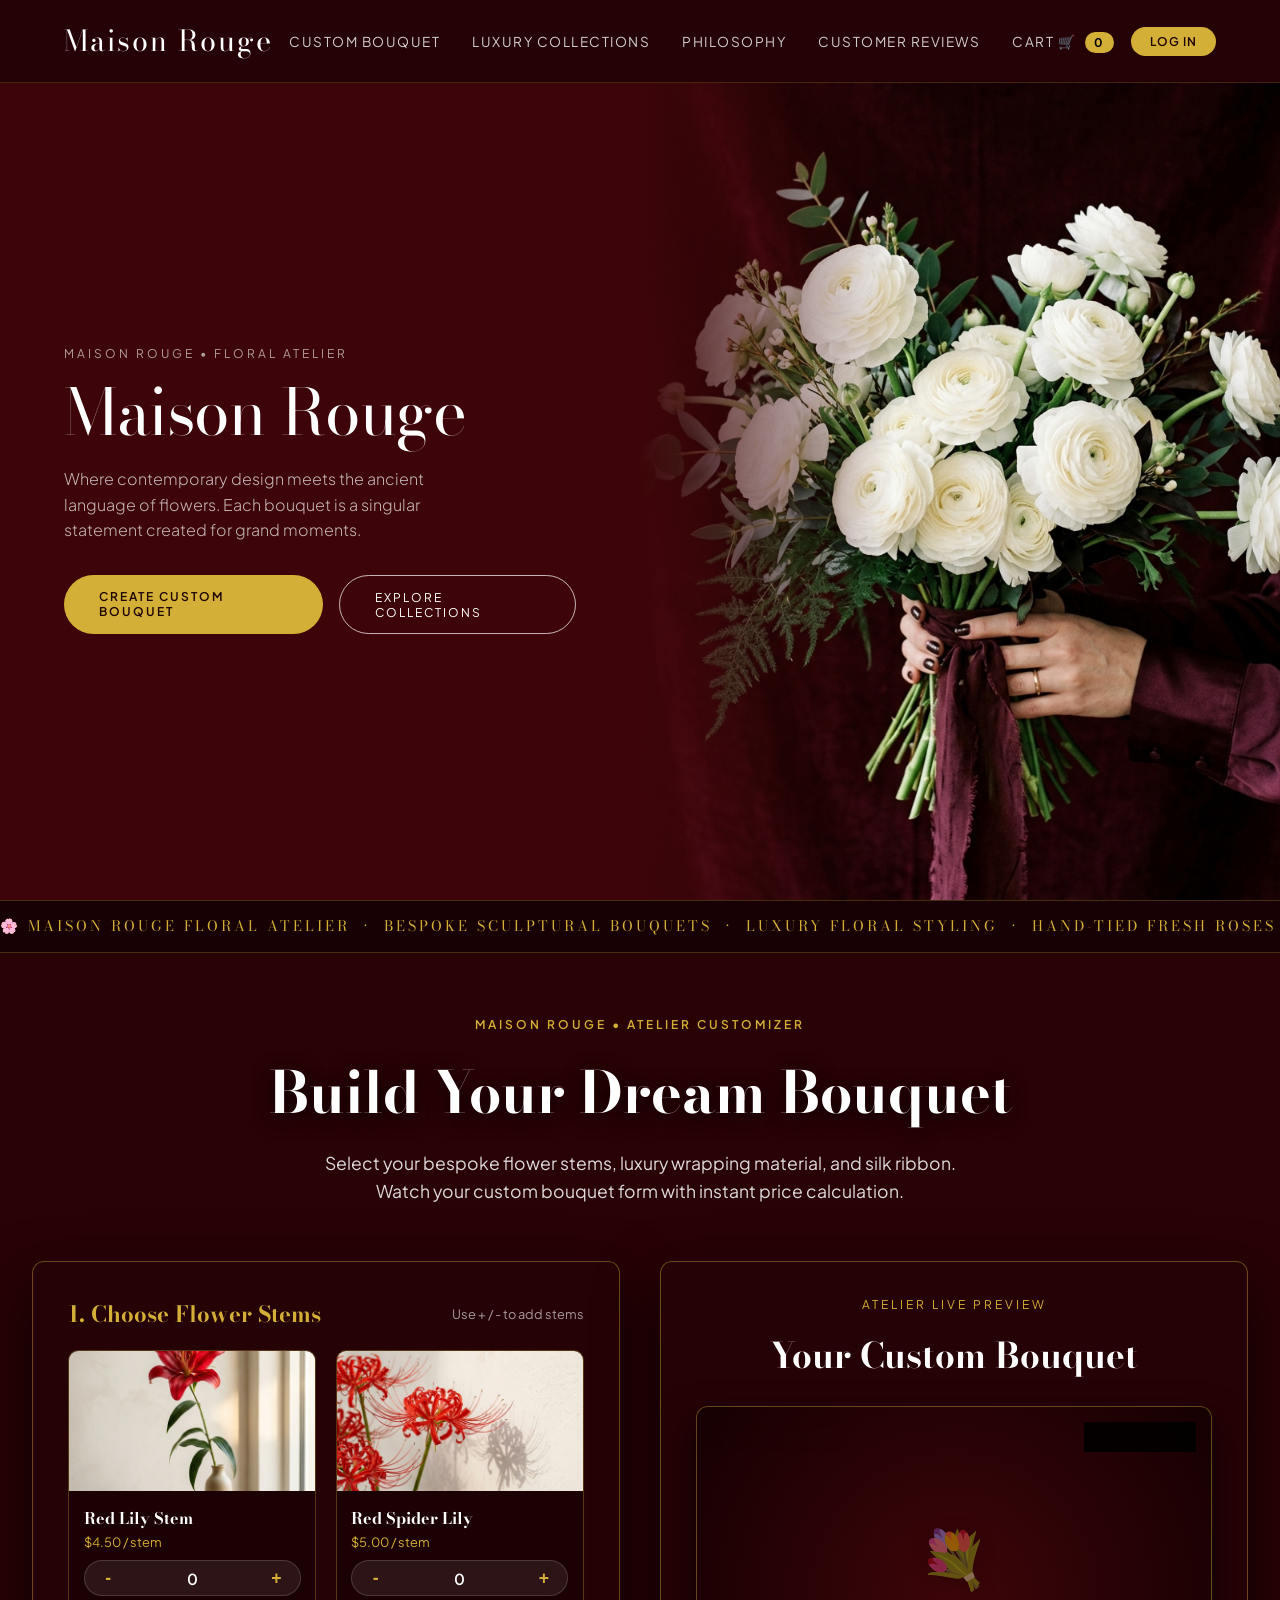
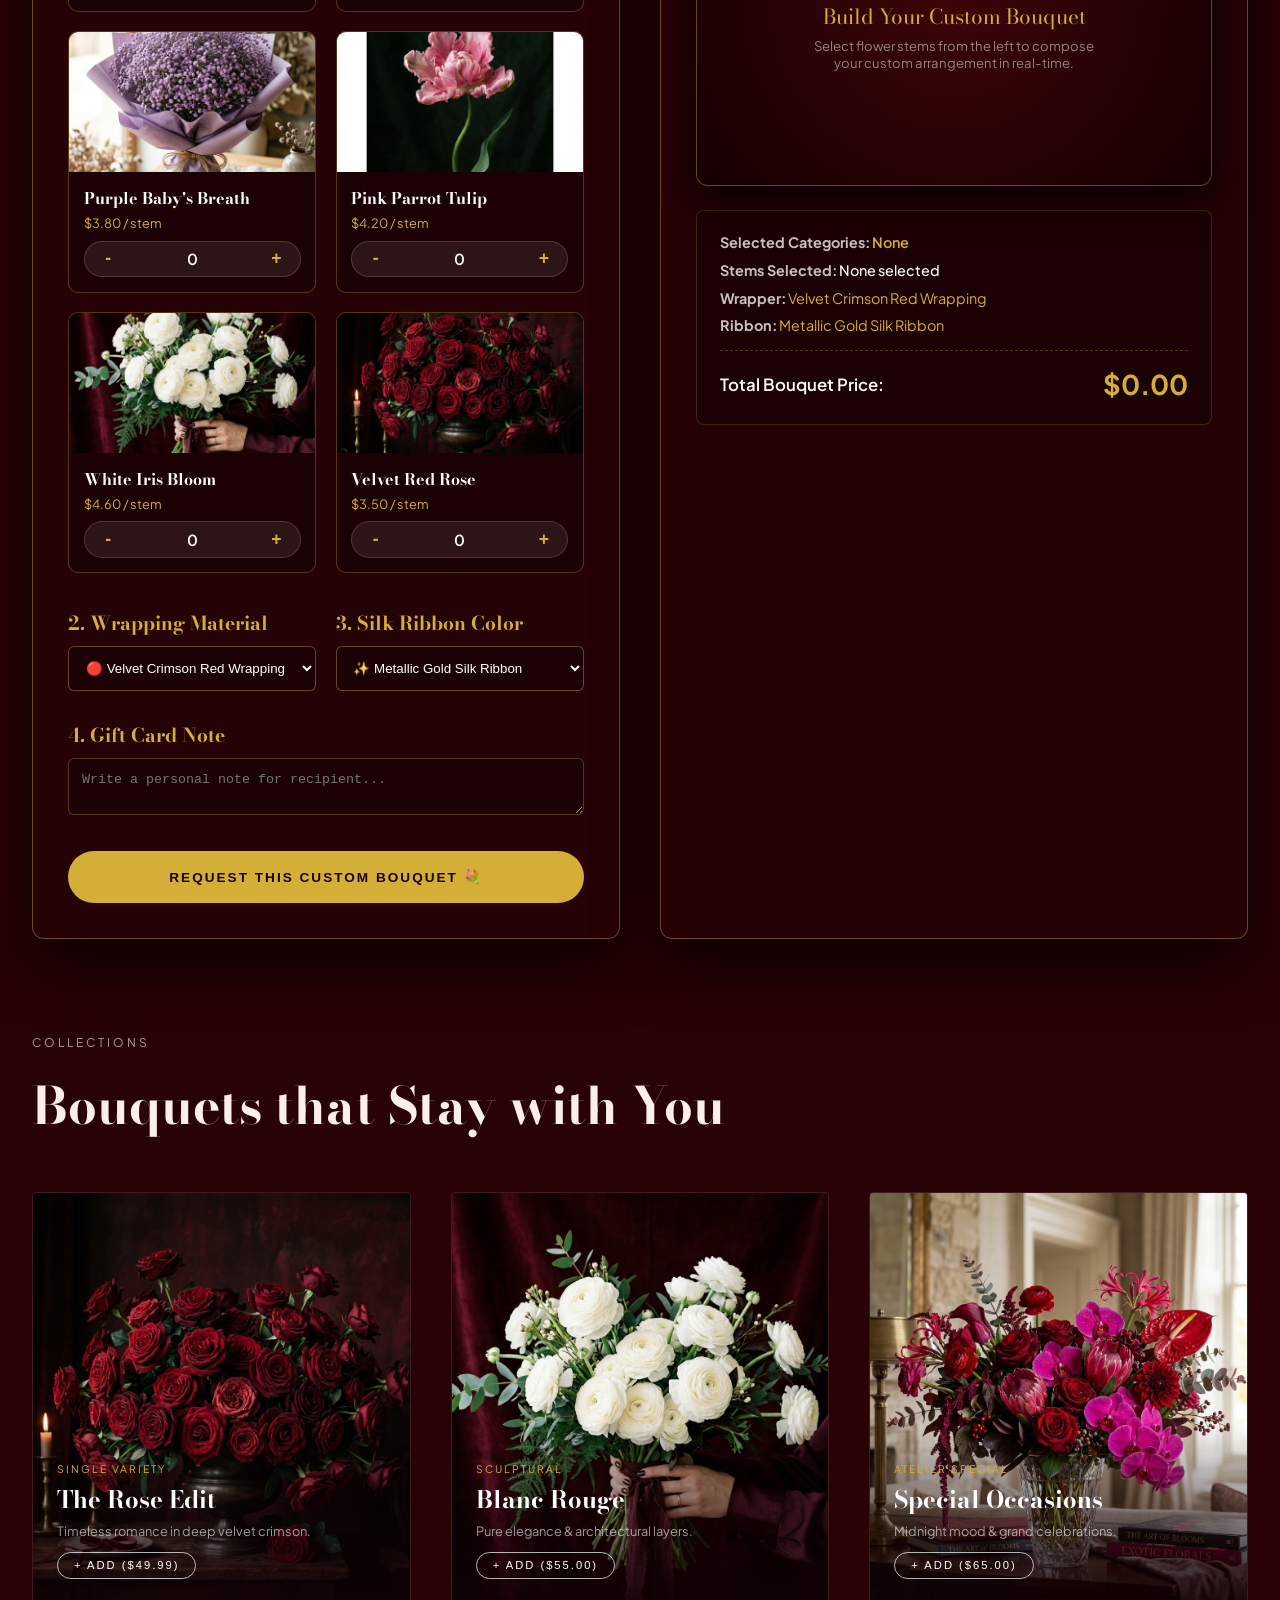
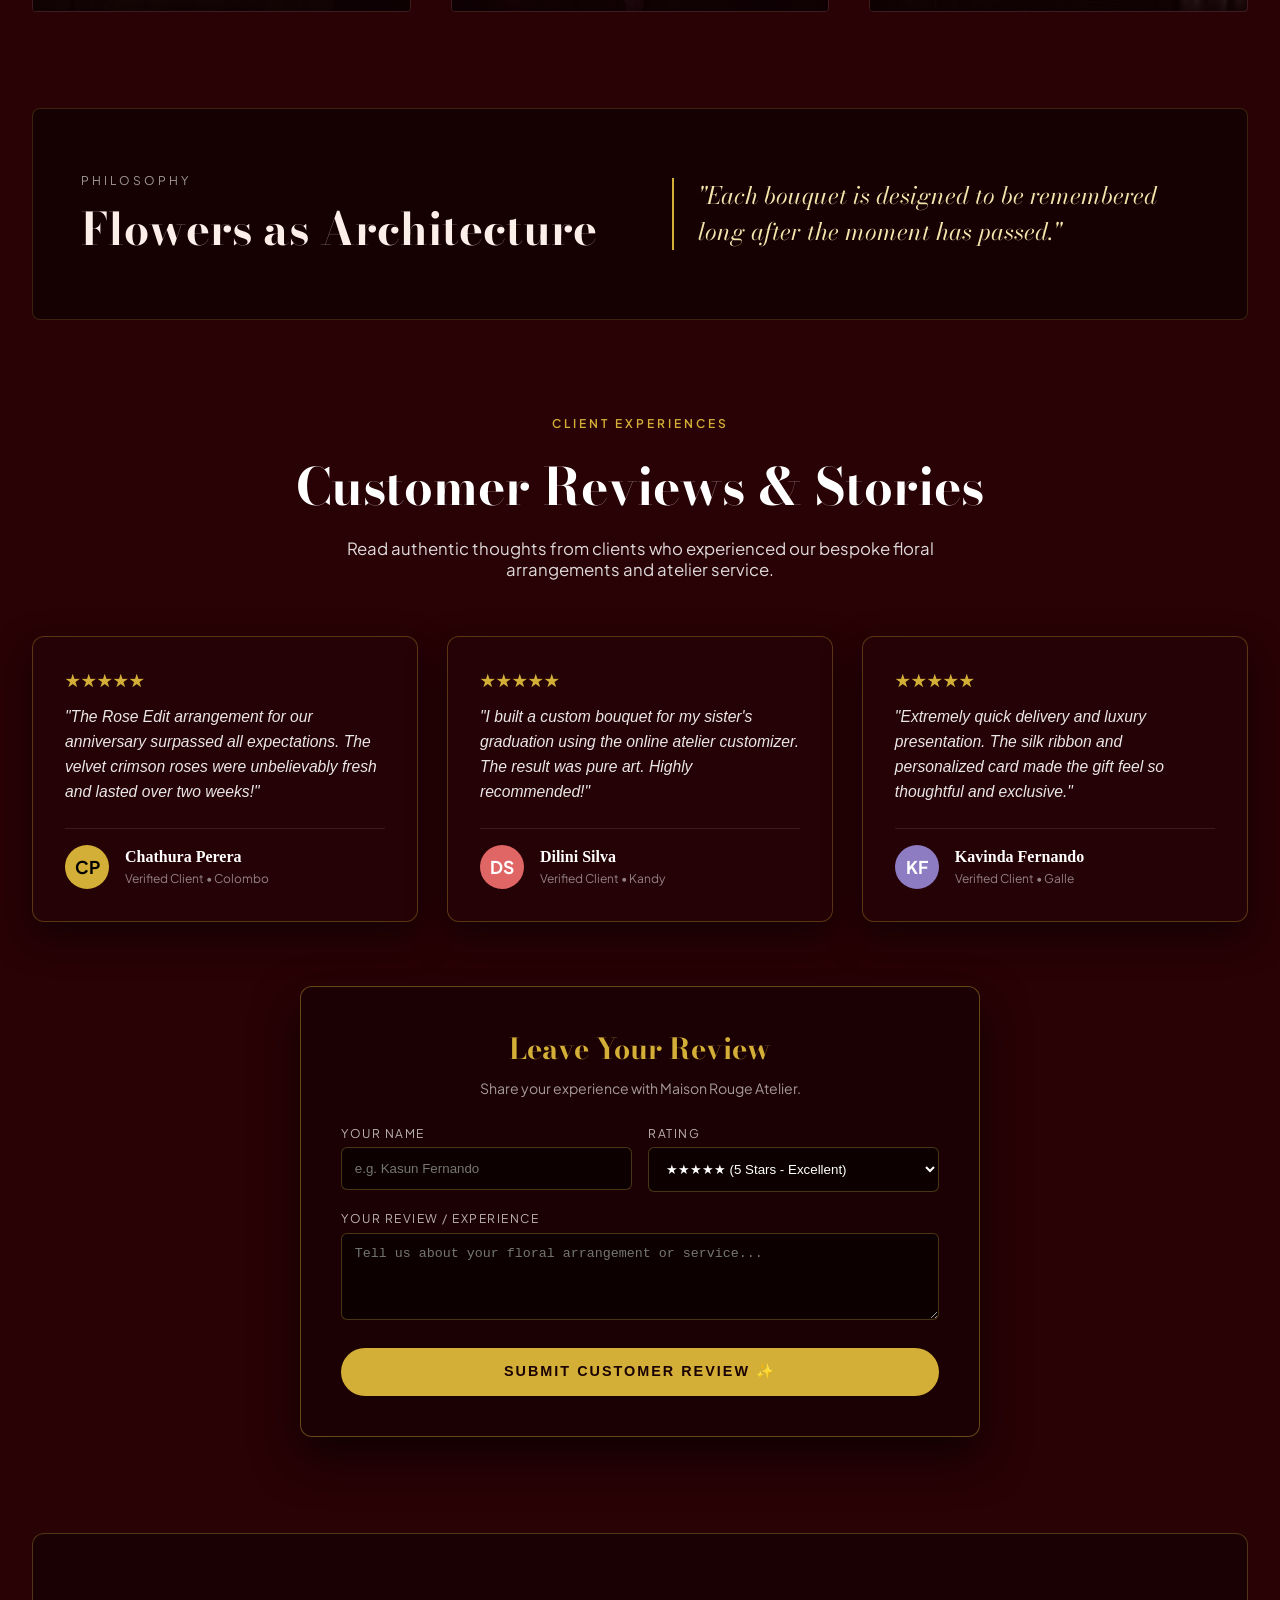
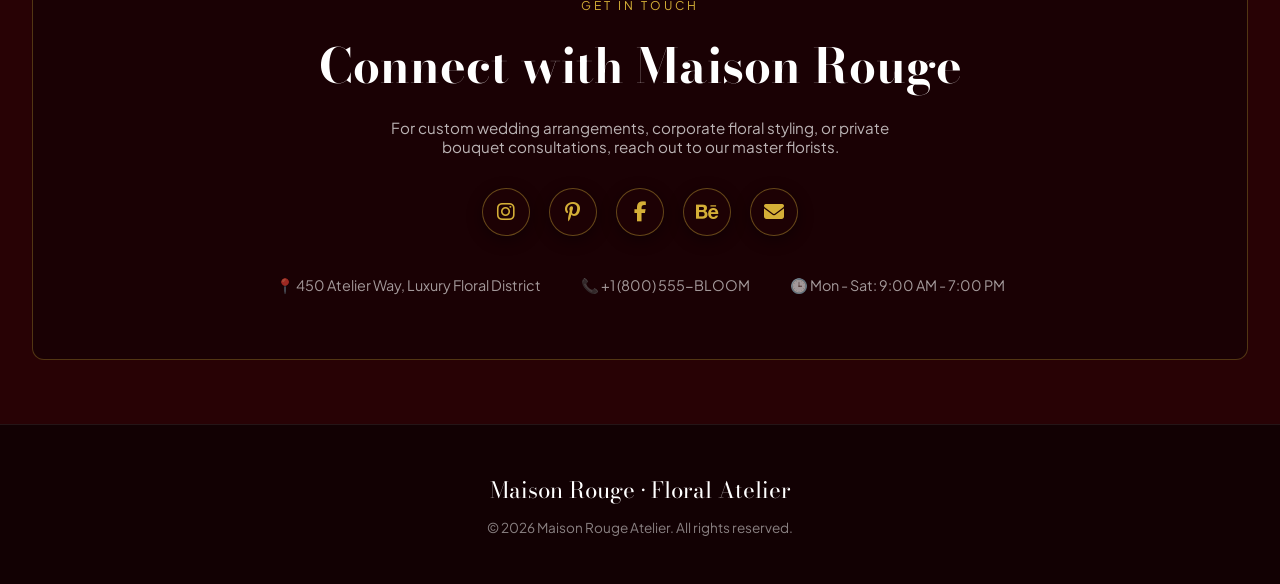
==== commit ee2386fe: "Assemble user-selected flowers into a wrapped bouquet dome with tied silk ribbon"" ====
--- a/index.html
+++ b/index.html
@@ -275,32 +275,44 @@
               Bouquet</h3>
 
             <!-- Visual Bouquet Composition Box -->
-            <div id="visual-bouquet-box" class="visual-bouquet-holder" style="height: 320px; border-radius: 10px; overflow: hidden; border: 1px solid rgba(212, 175, 55, 0.3); margin: 1.5rem 0; position: relative;">
-              <!-- Default Background Image when empty -->
-              <img id="main-preview-img" src="assets/images/signature_bouquet.jpg" alt="Custom Bouquet"
-                style="width: 100%; height: 100%; object-fit: cover; transition: opacity 0.4s ease;">
-
-              <!-- Dynamic Created Bouquet Stage Layering -->
-              <div id="custom-bouquet-stage" class="custom-bouquet-stage" style="display: none; position: absolute; inset: 0; pointer-events: none;">
+            <div id="visual-bouquet-box" class="visual-bouquet-holder" style="height: 380px; border-radius: 12px; overflow: hidden; border: 1px solid rgba(212, 175, 55, 0.4); margin: 1.5rem 0; position: relative; background: radial-gradient(circle, #3d0509 0%, #150002 100%); box-shadow: 0 15px 35px rgba(0,0,0,0.7);">
+              
+              <!-- Empty State Placeholder Image/Message -->
+              <div id="empty-bouquet-msg" style="position: absolute; inset: 0; display: flex; flex-direction: column; align-items: center; justify-content: center; color: rgba(255,255,255,0.6); text-align: center; padding: 2rem;">
+                <span style="font-size: 3.5rem; margin-bottom: 0.5rem; opacity: 0.8; filter: drop-shadow(0 4px 10px rgba(0,0,0,0.5));">💐</span>
+                <p style="font-family: 'Bodoni Moda', serif; font-size: 1.3rem; color: var(--gold-accent); margin-bottom: 0.3rem;">Build Your Custom Bouquet</p>
+                <p style="font-size: 0.82rem; color: rgba(255,255,255,0.5); max-width: 280px;">Select flower stems from the left to compose your custom arrangement in real-time.</p>
+              </div>
+
+              <!-- Dynamic Created Bouquet Stage Canvas -->
+              <div id="custom-bouquet-stage" style="display: none; position: absolute; inset: 0; pointer-events: none;">
                 
-                <span id="bouquet-count-badge" class="bouquet-badge-count">0 Stems</span>
-
-                <!-- Flowers Layer (Stems arranged visually) -->
-                <div id="stage-stems" class="stage-stems-container"></div>
-
-                <!-- Wrapping Material Layer (Luxury Wrap Cone) -->
-                <div class="stage-wrapper">
-                  <svg viewBox="0 0 220 200" preserveAspectRatio="none">
-                    <!-- Outer Wrap Flare -->
-                    <path id="svg-wrap-path" d="M 10,10 C 60,70 90,190 110,195 C 130,190 160,70 210,10 L 175,20 C 140,80 120,160 110,175 C 100,160 80,80 45,20 Z" fill="#8b0000" stroke="#d4af37" stroke-width="1.5"/>
-                    <!-- Inner Cone Shadow -->
-                    <path d="M 45,20 C 80,80 100,160 110,175 C 120,160 140,80 175,20 L 160,25 C 130,85 115,155 110,165 C 105,155 90,85 60,25 Z" fill="rgba(0,0,0,0.35)"/>
+                <!-- Foliage & Selected Flower Stems Layer -->
+                <div id="stage-stems" style="position: absolute; inset: 0; z-index: 2;"></div>
+
+                <!-- Wrapping Material & Ribbon Layer -->
+                <div id="stage-wrapper-layer" style="position: absolute; bottom: 0; width: 100%; height: 210px; z-index: 3; display: flex; flex-direction: column; align-items: center; justify-content: flex-end;">
+                  <!-- SVG Luxury Wrap Cone -->
+                  <svg viewBox="0 0 240 180" style="width: 250px; height: 180px; filter: drop-shadow(0 15px 30px rgba(0,0,0,0.9));">
+                    <path id="svg-wrap-path" d="M 20,10 C 60,60 90,160 120,170 C 150,160 180,60 220,10 L 190,20 C 150,70 130,140 120,150 C 110,140 90,70 50,20 Z" fill="#8b0000" stroke="#d4af37" stroke-width="1.5"/>
+                    <path d="M 50,20 C 90,70 110,140 120,150 C 130,140 150,70 190,20 L 175,25 C 140,75 125,135 120,142 C 115,135 100,75 65,25 Z" fill="rgba(0,0,0,0.4)"/>
                   </svg>
+                  <!-- Ribbon Knot -->
+                  <div id="stage-ribbon" style="position: absolute; bottom: 35px; font-size: 2.3rem; filter: drop-shadow(0 4px 10px rgba(0,0,0,0.8));">🎀</div>
                 </div>
 
-                <!-- Silk Ribbon Knot Layer -->
-                <div id="stage-ribbon" class="stage-ribbon-knot">🎀</div>
-              </div>
+              </div>
+
+              <!-- Top Left: Total Stem Count Badge -->
+              <div id="bouquet-count-badge" style="position: absolute; top: 15px; left: 15px; background: rgba(37, 2, 5, 0.9); color: var(--gold-accent); border: 1px solid var(--gold-accent); padding: 0.38rem 0.9rem; border-radius: 30px; font-size: 0.78rem; font-weight: 600; z-index: 10; backdrop-filter: blur(8px); box-shadow: 0 4px 15px rgba(0,0,0,0.5);">
+                0 Stems Selected
+              </div>
+
+              <!-- Top Right: Wrapper Selection Badge -->
+              <div id="bouquet-wrapper-badge" style="position: absolute; top: 15px; right: 15px; background: rgba(0, 0, 0, 0.85); color: #fff; border: 1px solid rgba(212,175,55,0.4); padding: 0.38rem 0.85rem; border-radius: 30px; font-size: 0.75rem; z-index: 10; backdrop-filter: blur(8px);">
+                Red Wrapping
+              </div>
+
             </div>
 
             <!-- Dynamic Breakdown Panel -->
@@ -656,30 +668,30 @@
         '💜 Royal Orchid Purple Ribbon': '🎀💜'
       };
 
-      // Realistic flower & leaf positions for lush bouquet dome arrangement
-      const flowerPositions = [
-        { top: '35px', left: '115px', rotate: 0 },
-        { top: '25px', left: '75px', rotate: -15 },
-        { top: '25px', left: '155px', rotate: 15 },
-        { top: '65px', left: '45px', rotate: -30 },
-        { top: '65px', left: '185px', rotate: 30 },
-        { top: '60px', left: '115px', rotate: 5 },
-        { top: '105px', left: '70px', rotate: -20 },
-        { top: '105px', left: '160px', rotate: 20 },
-        { top: '95px', left: '115px', rotate: -10 },
-        { top: '45px', left: '20px', rotate: -40 },
-        { top: '45px', left: '210px', rotate: 40 },
-        { top: '135px', left: '90px', rotate: -12 },
-        { top: '135px', left: '140px', rotate: 12 }
+      // Realistic flower & leaf positions forming a lush wrapped bouquet dome (mal pokura)
+      const bouquetDomePositions = [
+        { top: '30px', left: 'calc(50% - 41px)', size: '82px', z: 12, rotate: 0 },
+        { top: '22px', left: 'calc(50% - 95px)', size: '78px', z: 10, rotate: -15 },
+        { top: '22px', left: 'calc(50% + 15px)', size: '78px', z: 10, rotate: 15 },
+        { top: '65px', left: 'calc(50% - 130px)', size: '74px', z: 8, rotate: -30 },
+        { top: '65px', left: 'calc(50% + 55px)', size: '74px', z: 8, rotate: 30 },
+        { top: '75px', left: 'calc(50% - 41px)', size: '82px', z: 14, rotate: 5 },
+        { top: '110px', left: 'calc(50% - 85px)', size: '74px', z: 11, rotate: -18 },
+        { top: '110px', left: 'calc(50% + 10px)', size: '74px', z: 11, rotate: 18 },
+        { top: '135px', left: 'calc(50% - 41px)', size: '72px', z: 13, rotate: -5 },
+        { top: '48px', left: 'calc(50% - 160px)', size: '70px', z: 6, rotate: -42 },
+        { top: '48px', left: 'calc(50% + 90px)', size: '70px', z: 6, rotate: 42 },
+        { top: '130px', left: 'calc(50% - 125px)', size: '70px', z: 9, rotate: -22 },
+        { top: '130px', left: 'calc(50% + 55px)', size: '70px', z: 9, rotate: 22 }
       ];
 
-      const leafPositions = [
-        { top: '20px', left: '30px', rotate: -45 },
-        { top: '15px', left: '190px', rotate: 45 },
-        { top: '70px', left: '10px', rotate: -65 },
-        { top: '70px', left: '215px', rotate: 65 },
-        { top: '115px', left: '35px', rotate: -35 },
-        { top: '115px', left: '190px', rotate: 35 }
+      const bouquetLeafPositions = [
+        { top: '15px', left: 'calc(50% - 130px)', rotate: -55 },
+        { top: '15px', left: 'calc(50% + 90px)', rotate: 55 },
+        { top: '75px', left: 'calc(50% - 165px)', rotate: -75 },
+        { top: '75px', left: 'calc(50% + 125px)', rotate: 75 },
+        { top: '130px', left: 'calc(50% - 145px)', rotate: -40 },
+        { top: '130px', left: 'calc(50% + 105px)', rotate: 40 }
       ];
 
       function triggerBounce() {
@@ -716,39 +728,47 @@
           }
         });
 
+        const emptyMsg = document.getElementById('empty-bouquet-msg');
+        const customStage = document.getElementById('custom-bouquet-stage');
+        const stageStemsContainer = document.getElementById('stage-stems');
+        const wrapperBadge = document.getElementById('bouquet-wrapper-badge');
+        const categoriesSpan = document.getElementById('preview-categories-list');
+
         if (totalStemsCount > 0) {
           totalPrice += 15.00; // Base wrapping fee
-          previewImg.style.display = 'none';
-          customStage.style.display = 'flex';
-          countBadge.textContent = `${totalStemsCount} Stems Custom Bouquet`;
-
-          // Generate foliage fillers
-          let foliageHTML = '';
-          leafPositions.forEach(leaf => {
-            foliageHTML += `<div class="bouquet-leaf" style="top: ${leaf.top}; left: ${leaf.left}; transform: rotate(${leaf.rotate}deg);"></div>`;
+          emptyMsg.style.display = 'none';
+          customStage.style.display = 'block';
+          countBadge.textContent = `💐 ${totalStemsCount} Stems Selected`;
+
+          // Generate foliage leaves
+          let stemsHTML = '';
+          bouquetLeafPositions.forEach(leaf => {
+            stemsHTML += `<div class="bouquet-leaf" style="top: ${leaf.top}; left: ${leaf.left}; transform: rotate(${leaf.rotate}deg);"></div>`;
           });
 
-          // Generate arranged flower blooms dome
-          let stemsHTML = foliageHTML;
+          // Generate overlapping flower blooms forming the hand bouquet dome (mal pokura)
           activeFlowersList.forEach((flower, idx) => {
-            const pos = flowerPositions[idx % flowerPositions.length];
-            stemsHTML += `<img src="${flower.img}" class="stem-flower-item" style="top: ${pos.top}; left: ${pos.left}; transform: rotate(${pos.rotate}deg); z-index: ${idx + 2};" title="${flower.name}" alt="${flower.name}">`;
+            const pos = bouquetDomePositions[idx % bouquetDomePositions.length];
+            stemsHTML += `
+              <div style="position: absolute; top: ${pos.top}; left: ${pos.left}; width: ${pos.size}; height: ${pos.size}; z-index: ${pos.z}; transform: rotate(${pos.rotate}deg); transition: all 0.4s ease; filter: drop-shadow(0 10px 20px rgba(0,0,0,0.85));" title="${flower.name}">
+                <img src="${flower.img}" alt="${flower.name}" style="width: 100%; height: 100%; border-radius: 50%; border: 2px solid var(--gold-accent); object-fit: cover; background: #250205;">
+              </div>
+            `;
           });
-
-          // Append stem handles at bottom
-          stemsHTML += `<div class="stage-stem-handles"></div>`;
 
           stageStemsContainer.innerHTML = stemsHTML;
           stemsListSpan.textContent = stemsSummary.join(', ');
           categoriesSpan.textContent = Array.from(categoriesSet).join(' • ');
 
-          // Update Wrapper color
+          // Update Wrapper color & ribbon
           const selectedWrap = wrapperSelect.value;
           if (wrapperColors[selectedWrap]) {
             svgWrapPath.setAttribute('fill', wrapperColors[selectedWrap]);
           }
-
-          // Update Ribbon
+          if (wrapperBadge) {
+            wrapperBadge.textContent = selectedWrap;
+          }
+
           const selectedRibbon = ribbonSelect.value;
           stageRibbon.textContent = ribbonIcons[selectedRibbon] || '🎀';
 
@@ -756,11 +776,12 @@
             triggerBounce();
           }
         } else {
+          emptyMsg.style.display = 'flex';
+          customStage.style.display = 'none';
+          countBadge.textContent = `0 Stems Selected`;
+          if (wrapperBadge) wrapperBadge.textContent = wrapperSelect.value;
           stemsListSpan.textContent = "None selected";
           categoriesSpan.textContent = "None";
-          previewImg.style.display = 'block';
-          previewImg.style.opacity = '1';
-          customStage.style.display = 'none';
         }
 
         wrapperSpan.textContent = wrapperSelect.value;
@@ -825,12 +846,8 @@
         const ribbon = ribbonSelect.value;
         const note = document.getElementById('maison-card-note').value;
 
-        // Populate Modal Content
-        modalCanvas.innerHTML = customStage.outerHTML;
-        const clonedStage = modalCanvas.querySelector('#custom-bouquet-stage');
-        if (clonedStage) {
-          clonedStage.style.display = 'flex';
-        }
+        // Populate Modal Content with realistic bouquet preview
+        modalCanvas.innerHTML = visualBox.outerHTML;
 
         modalCategories.textContent = Array.from(categoriesSet).join(' • ');
         modalStemsSummary.textContent = stemsSummary.join(', ');
@@ -845,13 +862,15 @@
           modalNoteRow.style.display = 'none';
         }
 
+        const selectedWrapImg = wrapperImages[wrapper] || 'assets/images/signature_bouquet.jpg';
+
         currentCustomItem = {
           id: Date.now(),
           name: `Custom Bouquet (${totalCount} Stems)`,
           price: totalPrice,
           quantity: 1,
           category: 'custom',
-          image: 'assets/images/signature_bouquet.jpg',
+          image: selectedWrapImg,
           description: `Categories: ${Array.from(categoriesSet).join(', ')} | Stems: ${stemsSummary.join(', ')} | Wrap: ${wrapper} | Ribbon: ${ribbon} ${note ? '| Note: ' + note : ''}`
         };
 
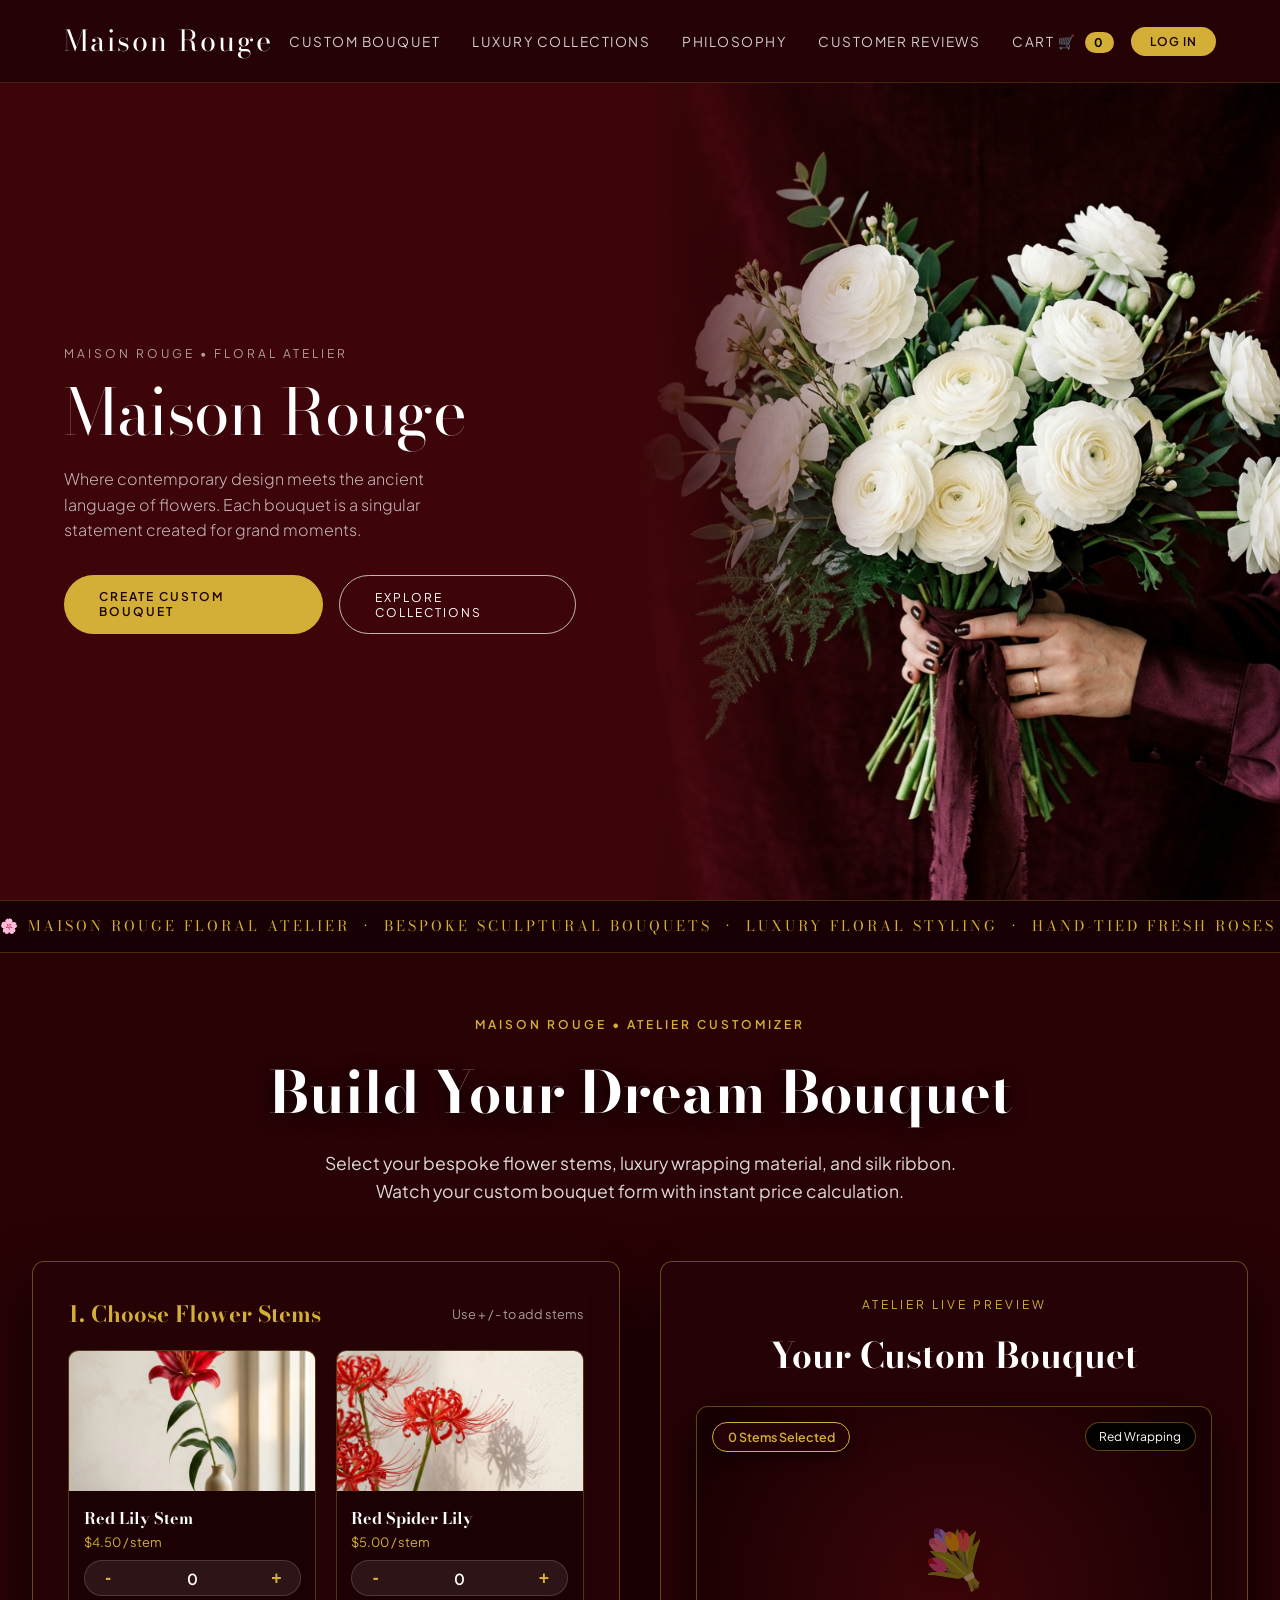
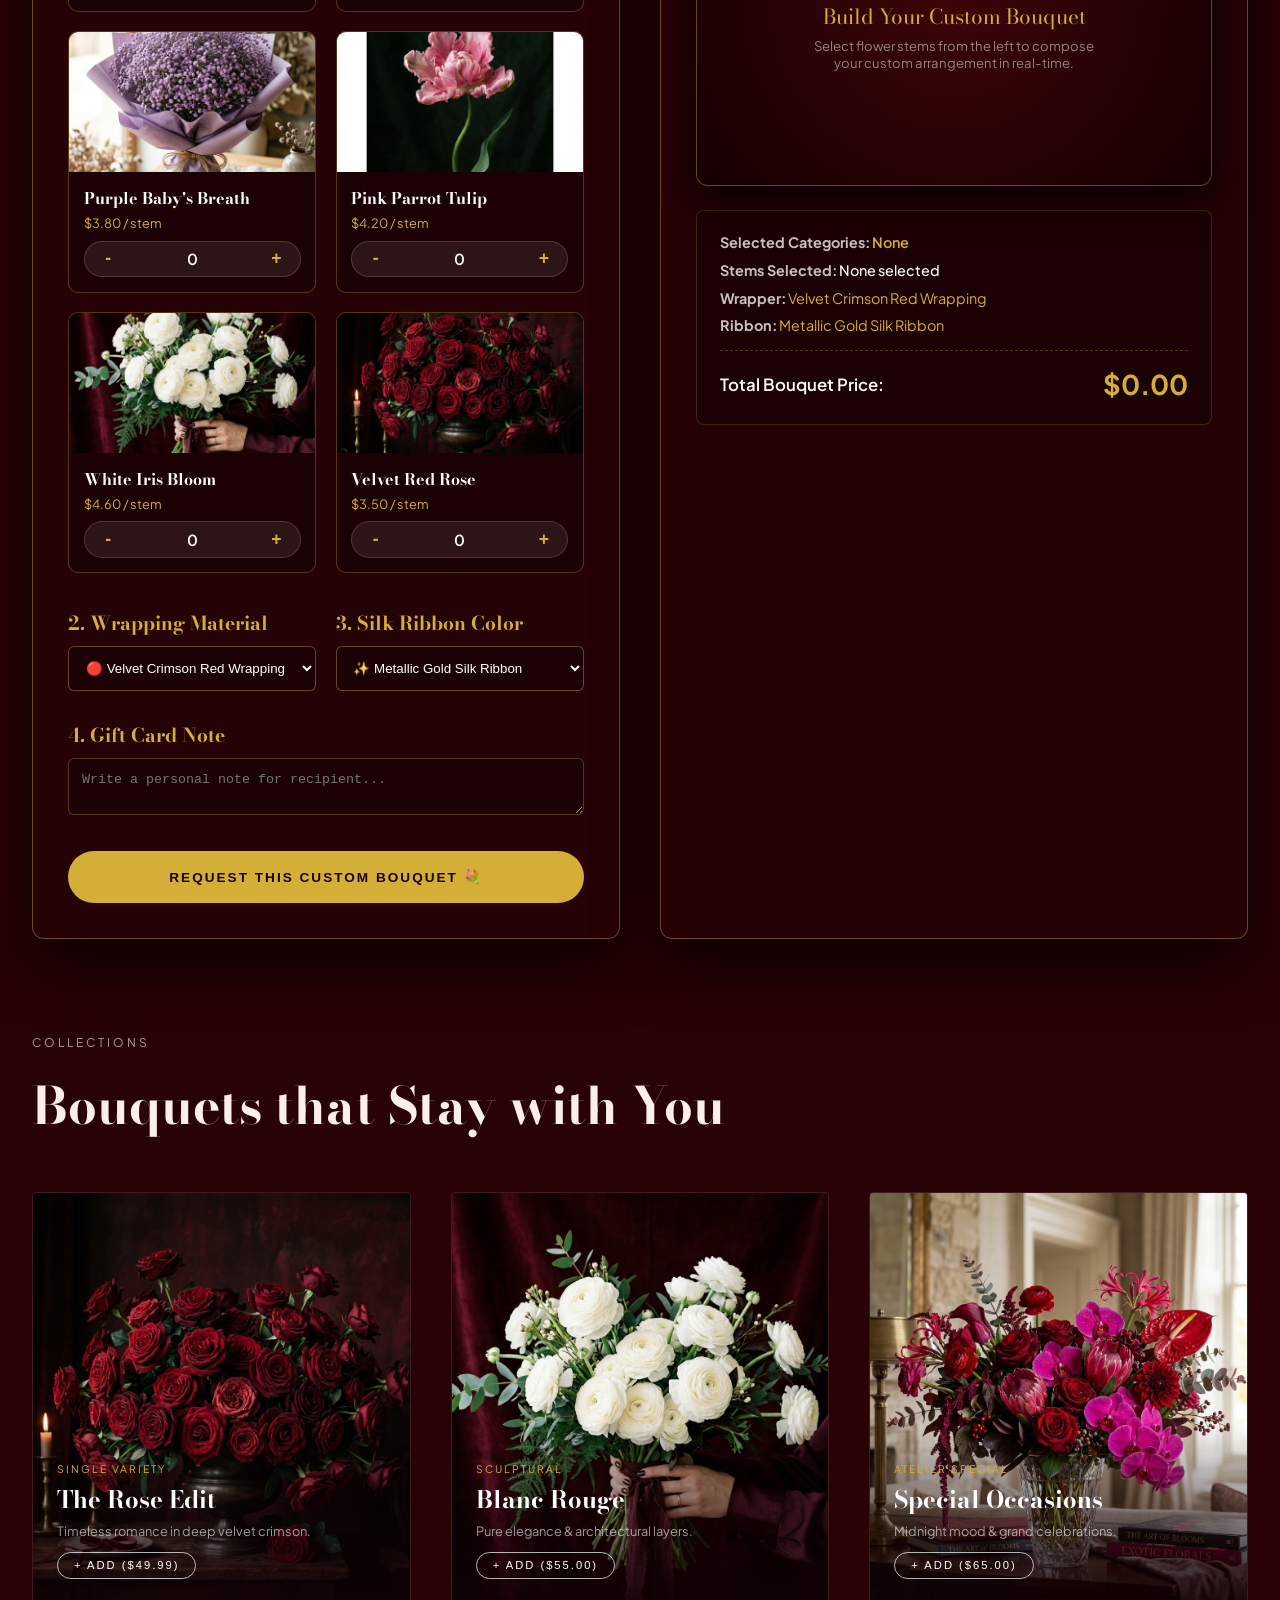
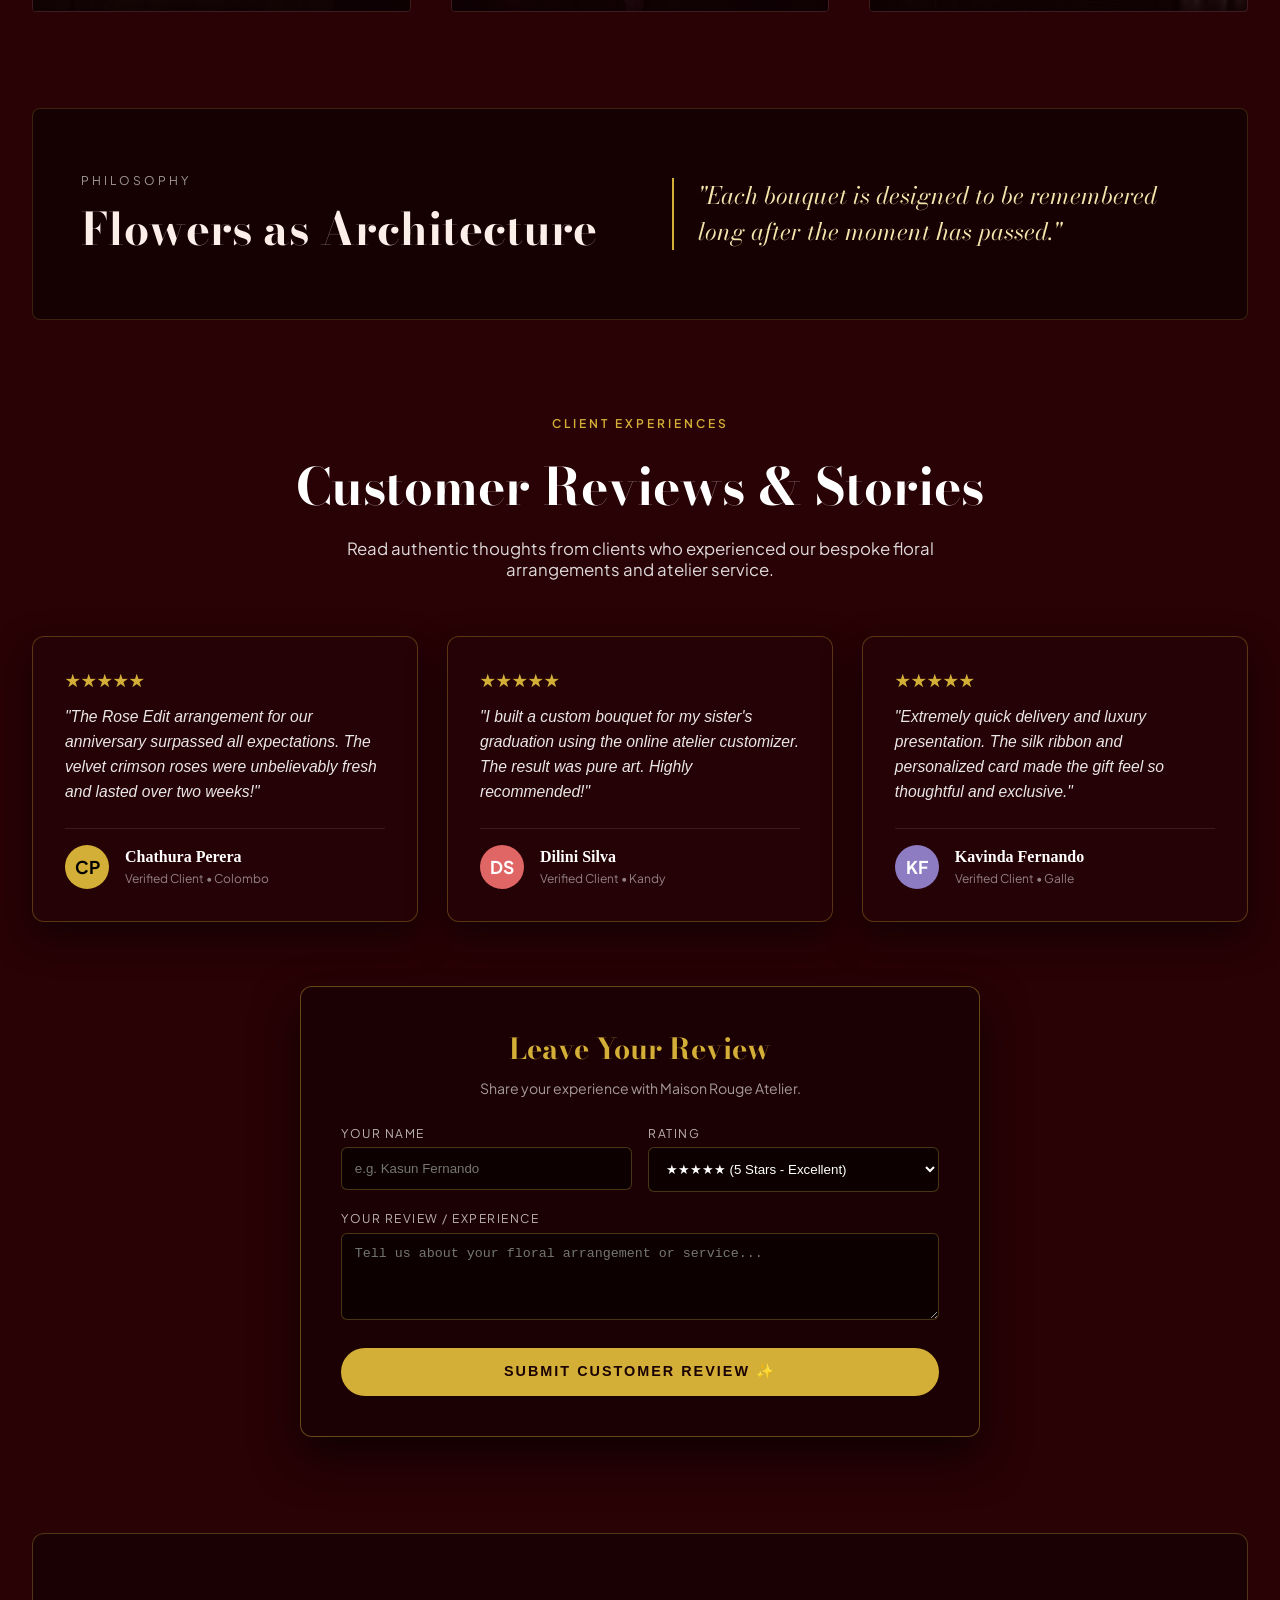
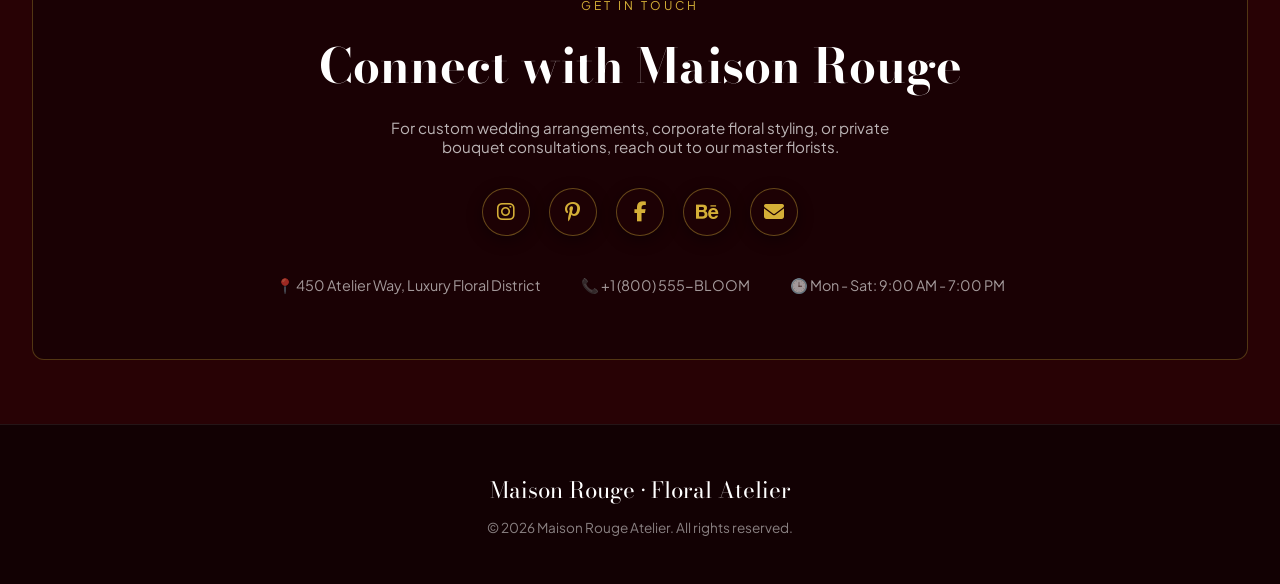
==== commit a375dc48: "Add order confirmation verification modal before adding items to cart" ====
--- a/index.html
+++ b/index.html
@@ -897,7 +897,13 @@
       document.querySelectorAll('.add-item-btn').forEach(btn => {
         btn.addEventListener('click', (e) => {
           const id = parseInt(e.target.dataset.id);
-          Cart.addItem(id);
+          const name = e.target.dataset.name;
+          const price = parseFloat(e.target.dataset.price);
+          if (name && price) {
+            Cart.addItem({ id, name, price, description: 'Exclusive Atelier Collection', image: '' });
+          } else {
+            Cart.addItem(id);
+          }
         });
       });
 
